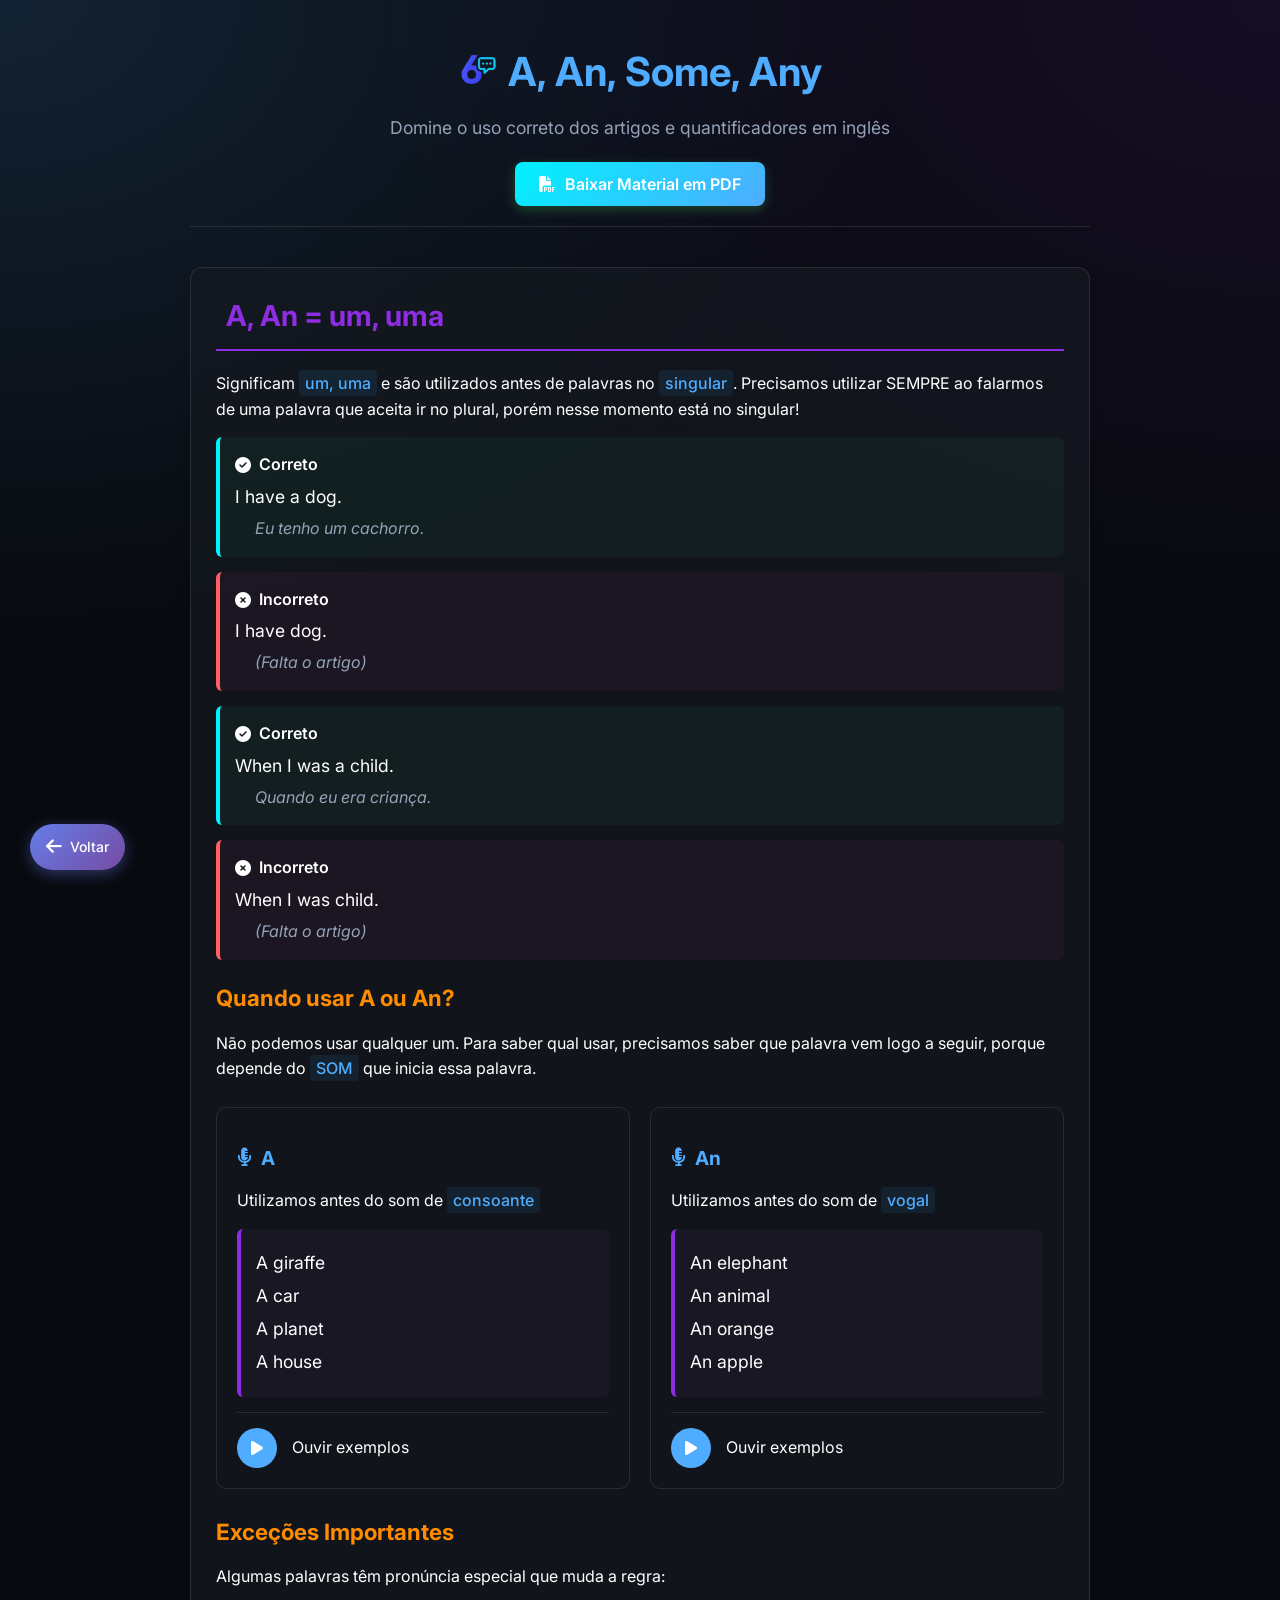
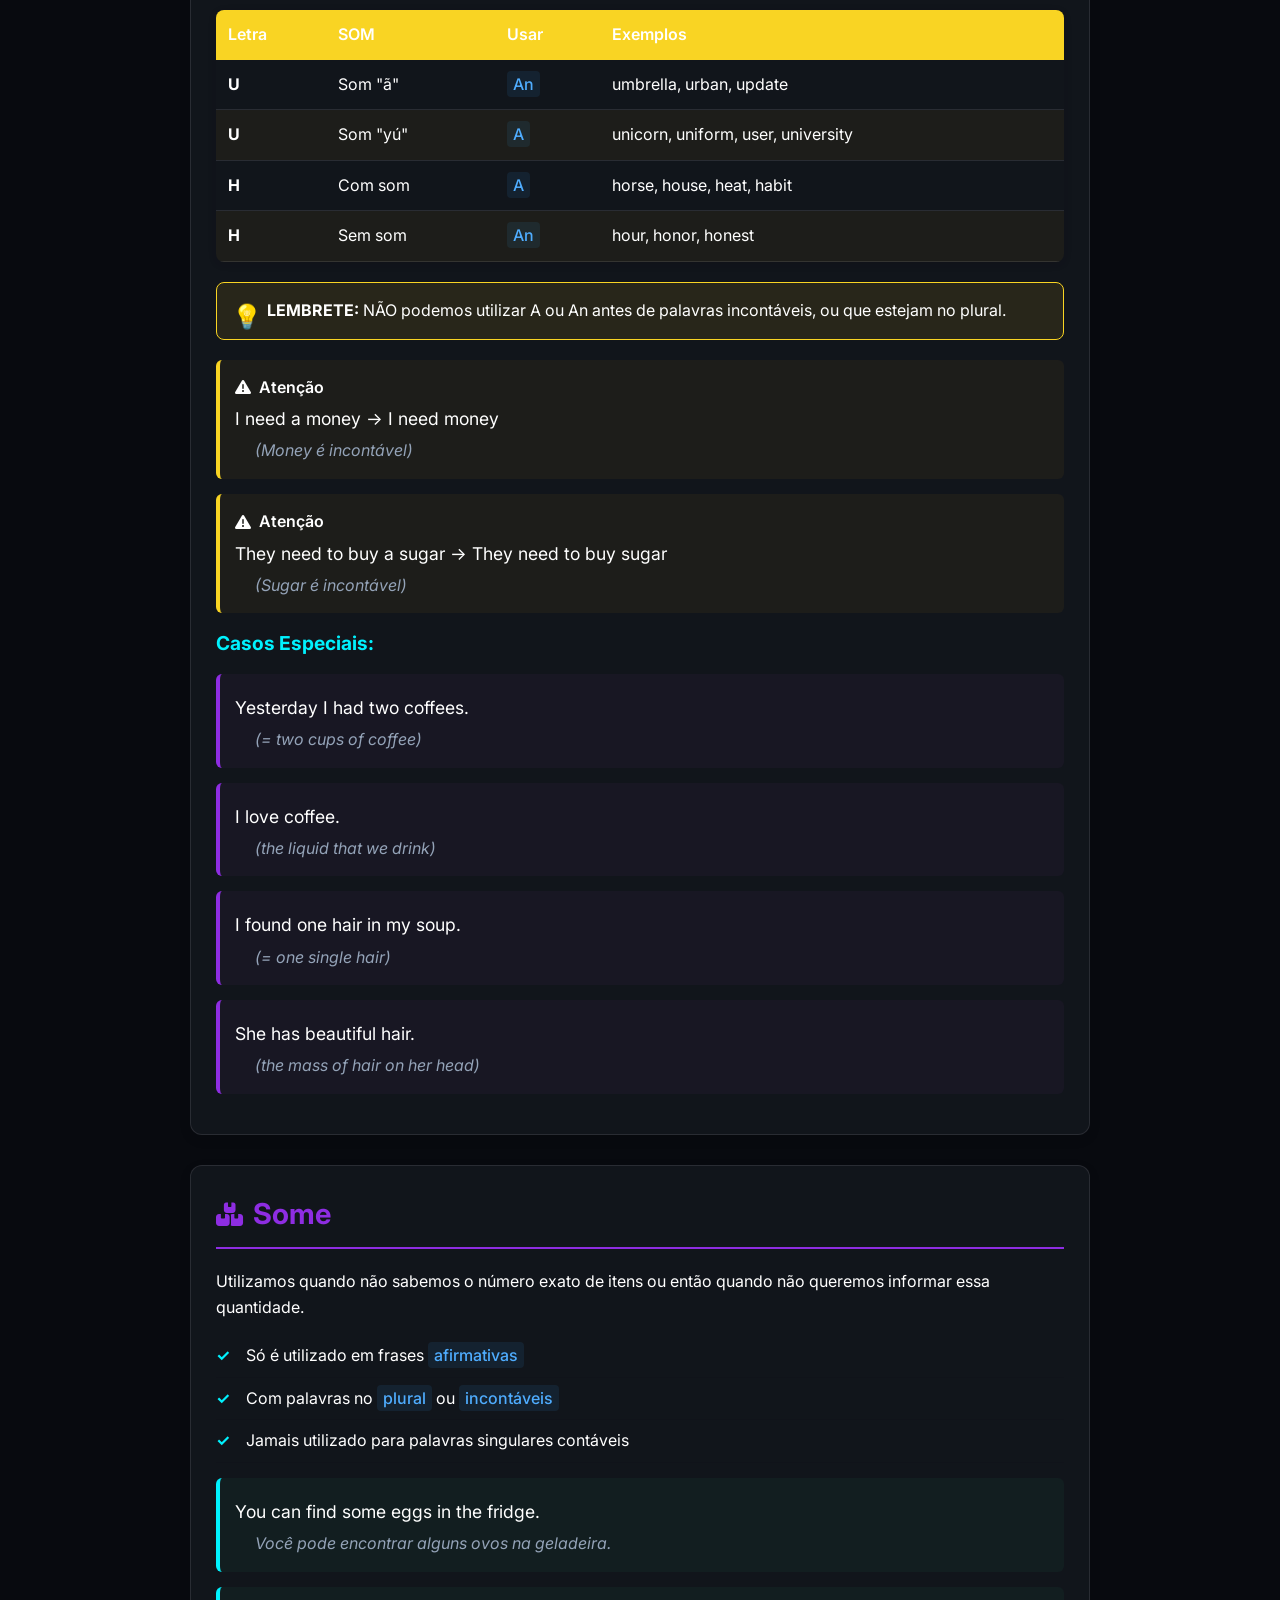
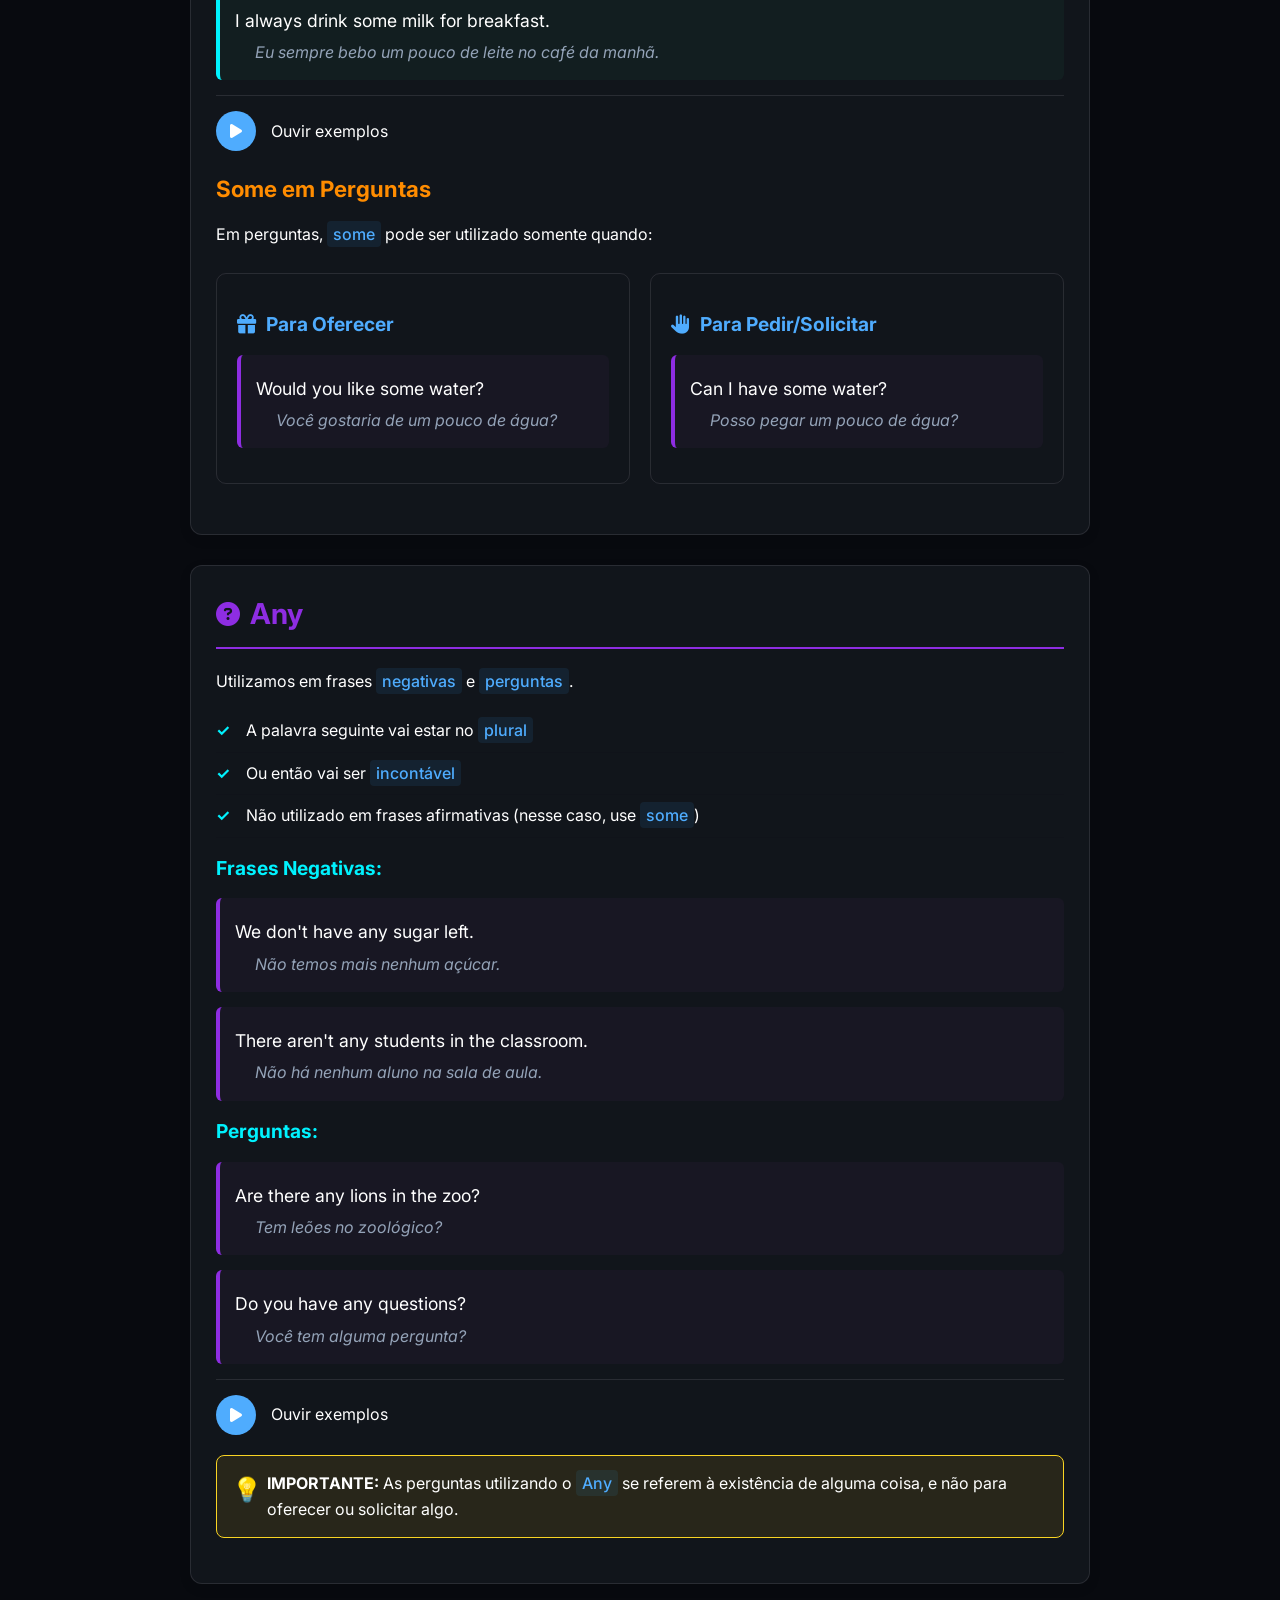
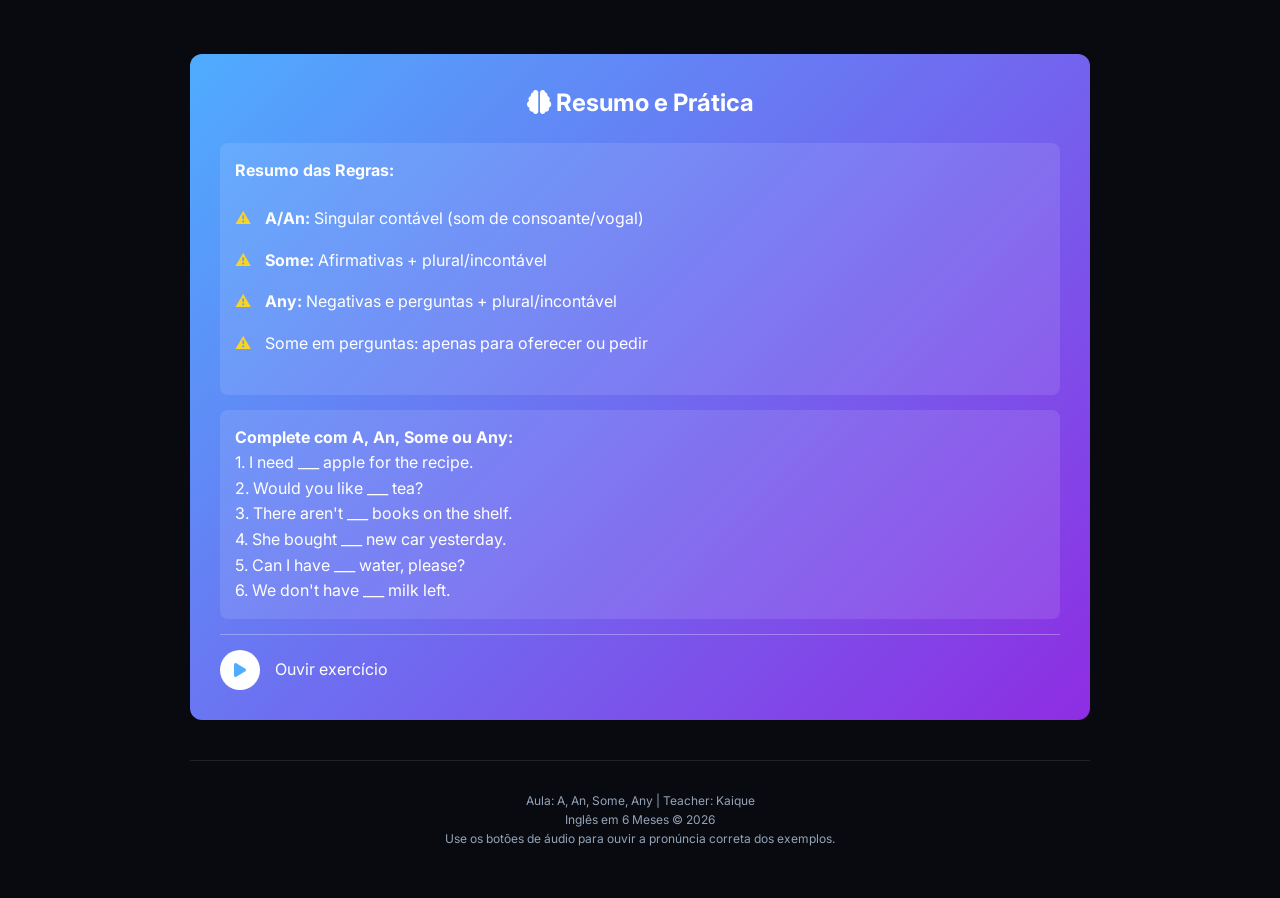
==== pages/articles.html @ 6fb63b4e "Adicionando conteúdo do projeto 6 meses e organizando estrutura" ====
<!DOCTYPE html>
<html lang="pt-BR">
<head>
    <meta charset="UTF-8">
    <meta name="viewport" content="width=device-width, initial-scale=1.0">
    <title>Aula: A, An, Some, Any</title>
    <link rel="stylesheet" href="https://cdnjs.cloudflare.com/ajax/libs/font-awesome/6.4.0/css/all.min.css">
    <link href="https://fonts.googleapis.com/css2?family=Inter:wght@300;400;500;600;700&display=swap" rel="stylesheet">
    <link rel="stylesheet" href="../css/geral.css">
    <link rel="shortcut icon" href="../icons/icon.ico" type="image/x-icon">

    <style>



        /* ===== ANIMAÇÕES ===== */
        @keyframes containerEntrance {
            to {
                opacity: 1;
                transform: translateY(0);
            }
        }

        /* ===== CONTAINER PRINCIPAL ===== */
        .container {
            width: 100%;
            max-width: 900px;
            margin: 0 auto;
            opacity: 0;
            transform: translateY(20px);
            animation: containerEntrance 0.8s ease-out forwards;
        }

        /* ===== HEADER ===== */
        .header {
            text-align: center;
            margin-bottom: 40px;
            padding: 20px 0;
            border-bottom: 1px solid var(--border-color);
        }

        .header h1 {
            font-size: 2.5rem;
            margin-bottom: 10px;
            color: var(--accent-color);
            font-weight: 700;
        }

        .header p {
            color: var(--text-secondary);
            font-size: 1.1rem;
        }

        /* ===== BOTÕES DO HEADER ===== */
        .header-buttons {
            display: flex;
            justify-content: center;
            gap: 15px;
            flex-wrap: wrap;
            margin-top: 20px;
        }

        .download-btn {
            color: white;
            border: none;
            border-radius: 8px;
            padding: 12px 24px;
            font-size: 1rem;
            font-weight: 600;
            cursor: pointer;
            display: flex;
            align-items: center;
            gap: 10px;
            transition: all 0.3s ease;
            background: linear-gradient(135deg, var(--accent-green), var(--accent-color));
            box-shadow: 0 4px 12px rgba(63, 185, 80, 0.3);
        }

        .download-btn:hover {
            transform: translateY(-3px);
            box-shadow: 0 6px 18px rgba(63, 185, 80, 0.4);
        }

        /* ===== CONTEÚDO DA AULA ===== */
        .lesson-content {
            display: flex;
            flex-direction: column;
            gap: 30px;
        }

        /* ===== CARTÕES DE CONTEÚDO ===== */
        .content-card {
            background-color: var(--card-bg);
            border-radius: 12px;
            padding: 25px;
            border: 1px solid var(--border-color);
            box-shadow: 0 4px 12px rgba(0, 0, 0, 0.1);
            transition: transform 0.3s ease;
        }

        .content-card:hover {
            transform: translateY(-3px);
        }

        .content-card h2 {
            color: var(--accent-purple);
            margin-bottom: 20px;
            font-size: 1.8rem;
            display: flex;
            align-items: center;
            gap: 10px;
            border-bottom: 2px solid var(--accent-purple);
            padding-bottom: 10px;
        }

        .content-card h2 i {
            font-size: 1.5rem;
        }

        .content-card h3 {
            color: var(--accent-orange);
            margin: 20px 0 15px;
            font-size: 1.4rem;
        }

        .content-card h4 {
            color: var(--accent-green);
            margin: 15px 0 10px;
            font-size: 1.2rem;
        }

        /* ===== EXEMPLOS E NOTAS ===== */
        .example-box {
            background-color: rgba(155, 89, 182, 0.05);
            border-left: 4px solid var(--accent-purple);
            border-radius: 6px;
            padding: 15px;
            margin: 15px 0;
        }

        .example-box.correct {
            border-left-color: var(--accent-green);
            background-color: rgba(46, 204, 113, 0.05);
        }

        .example-box.incorrect {
            border-left-color: var(--accent-pink);
            background-color: rgba(232, 67, 147, 0.05);
        }

        .example-box.warning {
            border-left-color: var(--accent-yellow);
            background-color: rgba(241, 196, 15, 0.05);
        }

        .example-title {
            font-weight: 600;
            margin-bottom: 5px;
            display: flex;
            align-items: center;
            gap: 8px;
        }

        .example-text {
            font-size: 1.1rem;
            margin: 5px 0;
        }

        .example-translation {
            color: var(--text-secondary);
            font-style: italic;
            margin-top: 5px;
            padding-left: 20px;
        }

        /* ===== LISTAS ===== */
        .usage-list {
            list-style-type: none;
            padding: 0;
            margin: 15px 0;
        }

        .usage-list li {
            padding: 8px 0;
            padding-left: 30px;
            position: relative;
            border-bottom: 1px solid rgba(0, 0, 0, 0.05);
        }

        .usage-list li:before {
            content: "✓";
            position: absolute;
            left: 0;
            color: var(--accent-green);
            font-weight: bold;
        }

        .warning-list {
            list-style-type: none;
            padding: 0;
            margin: 15px 0;
        }

        .warning-list li {
            padding: 8px 0;
            padding-left: 30px;
            position: relative;
        }

        .warning-list li:before {
            content: "⚠";
            position: absolute;
            left: 0;
            color: var(--accent-yellow);
            font-weight: bold;
        }

        /* ===== TABELA DE EXCEÇÕES ===== */
        .exceptions-table {
            width: 100%;
            border-collapse: collapse;
            margin: 20px 0;
            border-radius: 8px;
            overflow: hidden;
            box-shadow: 0 2px 8px rgba(0, 0, 0, 0.1);
        }

        .exceptions-table th {
            background-color: var(--accent-yellow);
            color: white;
            padding: 12px;
            text-align: left;
            font-weight: 600;
        }

        .exceptions-table td {
            padding: 12px;
            border-bottom: 1px solid var(--border-color);
        }

        .exceptions-table tr:nth-child(even) {
            background-color: rgba(241, 196, 15, 0.05);
        }

        .exceptions-table tr:hover {
            background-color: rgba(241, 196, 15, 0.1);
        }

        /* ===== REGRAS DE USO ===== */
        .rules-container {
            display: grid;
            grid-template-columns: repeat(auto-fit, minmax(300px, 1fr));
            gap: 20px;
            margin: 25px 0;
        }

        .rule-card {
            /* background: linear-gradient(135deg, #f8f9fa 0%, #e9ecef 100%); */
            border-radius: 10px;
            padding: 20px;
            border: 1px solid var(--border-color);
        }

        .rule-card h4 {
            color: var(--accent-color);
            margin-bottom: 15px;
            display: flex;
            align-items: center;
            gap: 10px;
        }

        /* ===== DESTAQUES ===== */
        .highlight {
            background-color: rgba(52, 152, 219, 0.1);
            border-radius: 4px;
            padding: 3px 6px;
            font-weight: 500;
            color: var(--accent-color);
        }

        .important-note {
            background-color: rgba(241, 196, 15, 0.1);
            border: 1px solid var(--accent-yellow);
            border-radius: 8px;
            padding: 15px;
            margin: 20px 0;
            position: relative;
            padding-left: 50px;
        }

        .important-note:before {
            content: "💡";
            position: absolute;
            left: 15px;
            top: 15px;
            font-size: 1.5rem;
        }

        /* ===== ÁUDIO CONTROLS ===== */
        .audio-controls {
            display: flex;
            align-items: center;
            gap: 15px;
            margin-top: 15px;
            padding-top: 15px;
            border-top: 1px solid var(--border-color);
        }

        .play-button {
            background-color: var(--accent-color);
            color: white;
            border: none;
            border-radius: 50%;
            width: 40px;
            height: 40px;
            display: flex;
            align-items: center;
            justify-content: center;
            cursor: pointer;
            transition: all 0.3s ease;
            font-size: 1rem;
        }

        .play-button:hover {
            background-color: var(--accent-purple);
            transform: scale(1.1);
        }

        .play-button.playing {
            background-color: var(--accent-pink);
        }

        /* ===== EXERCÍCIOS ===== */
        .exercises {
            background: linear-gradient(135deg, var(--accent-color), var(--accent-purple));
            border-radius: 12px;
            padding: 30px;
            margin-top: 40px;
            color: white;
        }

        .exercises h2 {
            color: white;
            margin-bottom: 20px;
            text-align: center;
        }

        .exercise-item {
            background-color: rgba(255, 255, 255, 0.1);
            border-radius: 8px;
            padding: 15px;
            margin-bottom: 15px;
        }

        /* ===== FOOTER ===== */
        .footer {
            text-align: center;
            font-size: 12px;
            color: var(--text-secondary);
            padding: 30px 20px;
            margin-top: 40px;
            border-top: 1px solid var(--border-color);
        }

        .social-links {
            display: flex;
            justify-content: center;
            gap: 20px;
            margin: 15px 0;
        }

        .social-link {
            color: var(--accent-color);
            text-decoration: none;
            font-weight: 500;
            transition: color 0.3s ease;
        }

        .social-link:hover {
            color: var(--accent-purple);
        }

        /* ===== BOTÃO VOLTAR ===== */
        .back-button {
            position: fixed;
            bottom: 30px;
            left: 30px;
            display: flex;
            align-items: center;
            gap: 8px;
            padding: 12px 16px;
            background: linear-gradient(135deg, #667eea 0%, #764ba2 100%);
            color: white;
            text-decoration: none;
            border-radius: 50px;
            box-shadow: 0 4px 15px rgba(102, 126, 234, 0.4);
            font-weight: 500;
            transition: all 0.3s ease;
            z-index: 100;
        }

        .back-button:hover {
            transform: translateY(-3px);
            box-shadow: 0 6px 20px rgba(102, 126, 234, 0.6);
        }

        /* ===== RESPONSIVIDADE ===== */
        @media (max-width: 768px) {
            .container {
                padding: 0 10px;
            }

            .header h1 {
                font-size: 2rem;
            }

            .content-card {
                padding: 20px;
            }

            .rules-container {
                grid-template-columns: 1fr;
            }

            .exceptions-table {
                font-size: 0.9rem;
            }

            .exceptions-table th,
            .exceptions-table td {
                padding: 8px;
            }

            .back-button {
                bottom: 20px;
                left: 20px;
                padding: 10px 14px;
                font-size: 0.9rem;
            }
        }

        @media (max-width: 480px) {
            body {
                padding: 15px 10px;
            }

            .header h1 {
                font-size: 1.8rem;
            }

            .content-card h2 {
                font-size: 1.5rem;
            }

            .header-buttons {
                flex-direction: column;
                align-items: center;
            }

            .download-btn {
                width: 100%;
                max-width: 300px;
                justify-content: center;
            }
        }
    </style>
</head>
<body>
    <div class="container">
        <header class="header">
            <h1><img src="../icons/icon.ico" width="40" alt=""> A, An, Some, Any</h1>
            <p>Domine o uso correto dos artigos e quantificadores em inglês</p>

            <div class="header-buttons">
                <button class="download-btn" id="downloadPDF">
                    <i class="fas fa-file-pdf"></i> Baixar Material em PDF
                </button>
            </div>
        </header>

        <main class="lesson-content">
            <!-- Seção: A, An -->
            <section class="content-card">
                <h2><i class="fas fa-article"></i> A, An = um, uma</h2>
                
                <p>Significam <span class="highlight">um, uma</span> e são utilizados antes de palavras no <span class="highlight">singular</span>. Precisamos utilizar SEMPRE ao falarmos de uma palavra que aceita ir no plural, porém nesse momento está no singular!</p>

                <div class="example-box correct">
                    <div class="example-title"><i class="fas fa-check-circle"></i> Correto</div>
                    <div class="example-text">I have a dog.</div>
                    <div class="example-translation">Eu tenho um cachorro.</div>
                </div>

                <div class="example-box incorrect">
                    <div class="example-title"><i class="fas fa-times-circle"></i> Incorreto</div>
                    <div class="example-text">I have dog.</div>
                    <div class="example-translation">(Falta o artigo)</div>
                </div>

                <div class="example-box correct">
                    <div class="example-title"><i class="fas fa-check-circle"></i> Correto</div>
                    <div class="example-text">When I was a child.</div>
                    <div class="example-translation">Quando eu era criança.</div>
                </div>

                <div class="example-box incorrect">
                    <div class="example-title"><i class="fas fa-times-circle"></i> Incorreto</div>
                    <div class="example-text">When I was child.</div>
                    <div class="example-translation">(Falta o artigo)</div>
                </div>

                <h3>Quando usar A ou An?</h3>
                <p>Não podemos usar qualquer um. Para saber qual usar, precisamos saber que palavra vem logo a seguir, porque depende do <span class="highlight">SOM</span> que inicia essa palavra.</p>

                <div class="rules-container">
                    <div class="rule-card">
                        <h4><i class="fas fa-microphone-alt"></i> A</h4>
                        <p>Utilizamos antes do som de <span class="highlight">consoante</span></p>
                        <div class="example-box">
                            <div class="example-text">A giraffe</div>
                            <div class="example-text">A car</div>
                            <div class="example-text">A planet</div>
                            <div class="example-text">A house</div>
                        </div>
                        <div class="audio-controls">
                            <button class="play-button" data-text="A giraffe, a car, a planet, a house">
                                <i class="fas fa-play"></i>
                            </button>
                            <span>Ouvir exemplos</span>
                        </div>
                    </div>

                    <div class="rule-card">
                        <h4><i class="fas fa-microphone-alt"></i> An</h4>
                        <p>Utilizamos antes do som de <span class="highlight">vogal</span></p>
                        <div class="example-box">
                            <div class="example-text">An elephant</div>
                            <div class="example-text">An animal</div>
                            <div class="example-text">An orange</div>
                            <div class="example-text">An apple</div>
                        </div>
                        <div class="audio-controls">
                            <button class="play-button" data-text="An elephant, an animal, an orange, an apple">
                                <i class="fas fa-play"></i>
                            </button>
                            <span>Ouvir exemplos</span>
                        </div>
                    </div>
                </div>

                <h3>Exceções Importantes</h3>
                <p>Algumas palavras têm pronúncia especial que muda a regra:</p>

                <table class="exceptions-table">
                    <thead>
                        <tr>
                            <th>Letra</th>
                            <th>SOM</th>
                            <th>Usar</th>
                            <th>Exemplos</th>
                        </tr>
                    </thead>
                    <tbody>
                        <tr>
                            <td><strong>U</strong></td>
                            <td>Som "ã"</td>
                            <td><span class="highlight">An</span></td>
                            <td>umbrella, urban, update</td>
                        </tr>
                        <tr>
                            <td><strong>U</strong></td>
                            <td>Som "yú"</td>
                            <td><span class="highlight">A</span></td>
                            <td>unicorn, uniform, user, university</td>
                        </tr>
                        <tr>
                            <td><strong>H</strong></td>
                            <td>Com som</td>
                            <td><span class="highlight">A</span></td>
                            <td>horse, house, heat, habit</td>
                        </tr>
                        <tr>
                            <td><strong>H</strong></td>
                            <td>Sem som</td>
                            <td><span class="highlight">An</span></td>
                            <td>hour, honor, honest</td>
                        </tr>
                    </tbody>
                </table>

                <div class="important-note">
                    <strong>LEMBRETE:</strong> NÃO podemos utilizar A ou An antes de palavras incontáveis, ou que estejam no plural.
                </div>

                <div class="example-box warning">
                    <div class="example-title"><i class="fas fa-exclamation-triangle"></i> Atenção</div>
                    <div class="example-text">I need a money → I need money</div>
                    <div class="example-translation">(Money é incontável)</div>
                </div>

                <div class="example-box warning">
                    <div class="example-title"><i class="fas fa-exclamation-triangle"></i> Atenção</div>
                    <div class="example-text">They need to buy a sugar → They need to buy sugar</div>
                    <div class="example-translation">(Sugar é incontável)</div>
                </div>

                <h4>Casos Especiais:</h4>
                <div class="example-box">
                    <div class="example-text">Yesterday I had two coffees.</div>
                    <div class="example-translation">(= two cups of coffee)</div>
                </div>

                <div class="example-box">
                    <div class="example-text">I love coffee.</div>
                    <div class="example-translation">(the liquid that we drink)</div>
                </div>

                <div class="example-box">
                    <div class="example-text">I found one hair in my soup.</div>
                    <div class="example-translation">(= one single hair)</div>
                </div>

                <div class="example-box">
                    <div class="example-text">She has beautiful hair.</div>
                    <div class="example-translation">(the mass of hair on her head)</div>
                </div>
            </section>

            <!-- Seção: Some -->
            <section class="content-card">
                <h2><i class="fas fa-boxes"></i> Some</h2>
                
                <p>Utilizamos quando não sabemos o número exato de itens ou então quando não queremos informar essa quantidade.</p>

                <ul class="usage-list">
                    <li>Só é utilizado em frases <span class="highlight">afirmativas</span></li>
                    <li>Com palavras no <span class="highlight">plural</span> ou <span class="highlight">incontáveis</span></li>
                    <li>Jamais utilizado para palavras singulares contáveis</li>
                </ul>

                <div class="example-box correct">
                    <div class="example-text">You can find some eggs in the fridge.</div>
                    <div class="example-translation">Você pode encontrar alguns ovos na geladeira.</div>
                </div>

                <div class="example-box correct">
                    <div class="example-text">I always drink some milk for breakfast.</div>
                    <div class="example-translation">Eu sempre bebo um pouco de leite no café da manhã.</div>
                </div>

                <div class="audio-controls">
                    <button class="play-button" data-text="You can find some eggs in the fridge. I always drink some milk for breakfast.">
                        <i class="fas fa-play"></i>
                    </button>
                    <span>Ouvir exemplos</span>
                </div>

                <h3>Some em Perguntas</h3>
                <p>Em perguntas, <span class="highlight">some</span> pode ser utilizado somente quando:</p>

                <div class="rules-container">
                    <div class="rule-card">
                        <h4><i class="fas fa-gift"></i> Para Oferecer</h4>
                        <div class="example-box">
                            <div class="example-text">Would you like some water?</div>
                            <div class="example-translation">Você gostaria de um pouco de água?</div>
                        </div>
                    </div>

                    <div class="rule-card">
                        <h4><i class="fas fa-hand-paper"></i> Para Pedir/Solicitar</h4>
                        <div class="example-box">
                            <div class="example-text">Can I have some water?</div>
                            <div class="example-translation">Posso pegar um pouco de água?</div>
                        </div>
                    </div>
                </div>
            </section>

            <!-- Seção: Any -->
            <section class="content-card">
                <h2><i class="fas fa-question-circle"></i> Any</h2>
                
                <p>Utilizamos em frases <span class="highlight">negativas</span> e <span class="highlight">perguntas</span>.</p>

                <ul class="usage-list">
                    <li>A palavra seguinte vai estar no <span class="highlight">plural</span></li>
                    <li>Ou então vai ser <span class="highlight">incontável</span></li>
                    <li>Não utilizado em frases afirmativas (nesse caso, use <span class="highlight">some</span>)</li>
                </ul>

                <h4>Frases Negativas:</h4>
                <div class="example-box">
                    <div class="example-text">We don't have any sugar left.</div>
                    <div class="example-translation">Não temos mais nenhum açúcar.</div>
                </div>

                <div class="example-box">
                    <div class="example-text">There aren't any students in the classroom.</div>
                    <div class="example-translation">Não há nenhum aluno na sala de aula.</div>
                </div>

                <h4>Perguntas:</h4>
                <div class="example-box">
                    <div class="example-text">Are there any lions in the zoo?</div>
                    <div class="example-translation">Tem leões no zoológico?</div>
                </div>

                <div class="example-box">
                    <div class="example-text">Do you have any questions?</div>
                    <div class="example-translation">Você tem alguma pergunta?</div>
                </div>

                <div class="audio-controls">
                    <button class="play-button" data-text="We don't have any sugar left. Are there any lions in the zoo? Do you have any questions?">
                        <i class="fas fa-play"></i>
                    </button>
                    <span>Ouvir exemplos</span>
                </div>

                <div class="important-note">
                    <strong>IMPORTANTE:</strong> As perguntas utilizando o <span class="highlight">Any</span> se referem à existência de alguma coisa, e não para oferecer ou solicitar algo.
                </div>
            </section>

            <!-- Seção: Resumo e Exercícios -->
            <section class="exercises">
                <h2><i class="fas fa-brain"></i> Resumo e Prática</h2>

                <div class="exercise-item">
                    <h4>Resumo das Regras:</h4>
                    <ul class="warning-list">
                        <li><strong>A/An:</strong> Singular contável (som de consoante/vogal)</li>
                        <li><strong>Some:</strong> Afirmativas + plural/incontável</li>
                        <li><strong>Any:</strong> Negativas e perguntas + plural/incontável</li>
                        <li>Some em perguntas: apenas para oferecer ou pedir</li>
                    </ul>
                </div>

                <div class="exercise-item">
                    <h4>Complete com A, An, Some ou Any:</h4>
                    <p>1. I need ___ apple for the recipe.</p>
                    <p>2. Would you like ___ tea?</p>
                    <p>3. There aren't ___ books on the shelf.</p>
                    <p>4. She bought ___ new car yesterday.</p>
                    <p>5. Can I have ___ water, please?</p>
                    <p>6. We don't have ___ milk left.</p>
                </div>

                <div class="audio-controls" style="border-color: rgba(255,255,255,0.3);">
                    <button class="play-button" data-text="Complete the sentences with A, An, Some or Any. I need an apple for the recipe. Would you like some tea? There aren't any books on the shelf. She bought a new car yesterday. Can I have some water, please? We don't have any milk left." style="background-color: white; color: var(--accent-color);">
                        <i class="fas fa-play"></i>
                    </button>
                    <span style="color: white;">Ouvir exercício</span>
                </div>
            </section>
        </main>

        <footer class="footer">
            <p>Aula: A, An, Some, Any | Teacher: Kaique</p>
            <p>Inglês em 6 Meses &copy; 2026</p>
            
            <!-- <div class="social-links">
                <a href="" class="social-link"><i class="fab fa-youtube"></i> YouTube</a>
                <a href="#" class="social-link"><i class="fab fa-instagram"></i> Instagram</a>
                <a href="#" class="social-link"><i class="fab fa-tiktok"></i> TikTok</a>
                <a href="#" class="social-link"><i class="fab fa-telegram"></i> Telegram</a>
            </div> -->
            
            <p>Use os botões de áudio para ouvir a pronúncia correta dos exemplos.</p>
        </footer>
    </div>

    <a href="#" class="back-button">
        <i class="fas fa-arrow-left"></i>
        <span>Voltar</span>
    </a>

    <script>
        // Sistema de áudio usando Web Speech API
        document.addEventListener('DOMContentLoaded', function() {
            // Verificar suporte para Web Speech API
            if (!('speechSynthesis' in window)) {
                alert('Seu navegador não suporta a funcionalidade de áudio. Tente usar Chrome, Edge ou Safari.');
                return;
            }

            // Variáveis do sistema de áudio
            let speechRate = 1;
            let currentUtterance = null;

            // Elementos da página
            const playButtons = document.querySelectorAll('.play-button');
            const downloadPDFBtn = document.getElementById('downloadPDF');
            const backButton = document.querySelector('.back-button');

            // Configurar botões de play
            playButtons.forEach(button => {
                button.addEventListener('click', function() {
                    const text = this.getAttribute('data-text');
                    
                    // Parar fala atual se estiver falando
                    if (currentUtterance) {
                        window.speechSynthesis.cancel();
                        
                        // Remover classe playing de todos os botões
                        playButtons.forEach(btn => {
                            btn.classList.remove('playing');
                            btn.innerHTML = '<i class="fas fa-play"></i>';
                        });
                    }
                    
                    // Se clicou no mesmo botão que estava falando, apenas para
                    if (this.classList.contains('playing')) {
                        this.classList.remove('playing');
                        this.innerHTML = '<i class="fas fa-play"></i>';
                        return;
                    }
                    
                    // Remover classe playing de todos os botões
                    playButtons.forEach(btn => {
                        btn.classList.remove('playing');
                        btn.innerHTML = '<i class="fas fa-play"></i>';
                    });
                    
                    // Adicionar classe playing ao botão atual
                    this.classList.add('playing');
                    this.innerHTML = '<i class="fas fa-stop"></i>';
                    
                    // Criar e configurar utterance
                    currentUtterance = new SpeechSynthesisUtterance(text);
                    currentUtterance.lang = 'en-US';
                    currentUtterance.rate = speechRate;
                    currentUtterance.pitch = 1;
                    currentUtterance.volume = 1;
                    
                    // Evento quando a fala terminar
                    currentUtterance.onend = function() {
                        playButtons.forEach(btn => {
                            btn.classList.remove('playing');
                            btn.innerHTML = '<i class="fas fa-play"></i>';
                        });
                        currentUtterance = null;
                    };
                    
                    // Evento em caso de erro
                    currentUtterance.onerror = function() {
                        playButtons.forEach(btn => {
                            btn.classList.remove('playing');
                            btn.innerHTML = '<i class="fas fa-play"></i>';
                        });
                        currentUtterance = null;
                        alert('Erro ao reproduzir áudio. Verifique se há algum bloqueio no seu navegador.');
                    };
                    
                    // Iniciar fala
                    window.speechSynthesis.speak(currentUtterance);
                });
            });
            
            // Botão de download em PDF
            downloadPDFBtn.addEventListener('click', function() {
                generatePDF();
            });
            
            // Função para gerar PDF
            async function generatePDF() {
                try {
                    // Mostrar mensagem de carregamento
                    downloadPDFBtn.innerHTML = '<i class="fas fa-spinner fa-spin"></i> Gerando PDF...';
                    downloadPDFBtn.disabled = true;
                    
                    // Carregar a biblioteca jsPDF dinamicamente
                    const script = document.createElement('script');
                    script.src = 'https://cdnjs.cloudflare.com/ajax/libs/jspdf/2.5.1/jspdf.umd.min.js';
                    
                    script.onload = function() {
                        // Criar novo documento PDF
                        const { jsPDF } = window.jspdf;
                        const pdf = new jsPDF();
                        
                        // Configurações do PDF
                        const pageWidth = pdf.internal.pageSize.getWidth();
                        const margin = 15;
                        const lineHeight = 7;
                        let yPos = margin;
                        
                        // Função para adicionar texto com quebra de linha
                        function addText(text, fontSize = 12, isBold = false) {
                            pdf.setFontSize(fontSize);
                            pdf.setFont('helvetica', isBold ? 'bold' : 'normal');
                            
                            const lines = pdf.splitTextToSize(text, pageWidth - 2 * margin);
                            lines.forEach(line => {
                                if (yPos > pdf.internal.pageSize.getHeight() - margin) {
                                    pdf.addPage();
                                    yPos = margin;
                                }
                                pdf.text(line, margin, yPos);
                                yPos += lineHeight;
                            });
                            yPos += 2;
                        }
                        
                        // Título
                        addText('Aula: A, An, Some, Any', 18, true);
                        addText('Teacher: Kaique - Inglês em 6 Meses', 14);
                        addText(`Gerado em: ${new Date().toLocaleDateString('pt-BR')}`, 10);
                        yPos += 10;
                        
                        // Conteúdo: A, An
                        addText('A, An = um, uma', 16, true);
                        addText('Significam um, uma e são utilizados antes de palavras no singular.');
                        addText('Exemplos corretos:');
                        addText('• I have a dog.');
                        addText('• When I was a child.');
                        addText('');
                        addText('Exemplos incorretos:');
                        addText('• I have dog. (Falta o artigo)');
                        addText('• When I was child. (Falta o artigo)');
                        yPos += 5;
                        
                        addText('Quando usar A ou An?', 14, true);
                        addText('A: antes do som de consoante');
                        addText('• A giraffe, A car, A planet, A house');
                        addText('');
                        addText('An: antes do som de vogal');
                        addText('• An elephant, An animal, An orange');
                        yPos += 5;
                        
                        addText('Exceções importantes:', 14, true);
                        addText('U com som "ã": an umbrella, an urban area, an update');
                        addText('U com som "yú": a unicorn, a uniform, a user, a university');
                        addText('H com som: a horse, a house, a heat, a habit');
                        addText('H sem som: an hour, an honor, an honest person');
                        yPos += 10;
                        
                        // Conteúdo: Some
                        addText('Some', 16, true);
                        addText('Utilizado em frases afirmativas com palavras no plural ou incontáveis.');
                        addText('Exemplos:');
                        addText('• You can find some eggs in the fridge.');
                        addText('• I always drink some milk for breakfast.');
                        addText('');
                        addText('Some em perguntas: apenas para oferecer ou pedir');
                        addText('• Would you like some water? (oferecer)');
                        addText('• Can I have some water? (pedir)');
                        yPos += 10;
                        
                        // Conteúdo: Any
                        addText('Any', 16, true);
                        addText('Utilizado em frases negativas e perguntas.');
                        addText('Exemplos negativos:');
                        addText('• We don\'t have any sugar left.');
                        addText('• There aren\'t any students in the classroom.');
                        addText('');
                        addText('Exemplos de perguntas:');
                        addText('• Are there any lions in the zoo?');
                        addText('• Do you have any questions?');
                        yPos += 10;
                        
                        // Exercícios
                        addText('Exercícios práticos:', 16, true);
                        addText('Complete com A, An, Some ou Any:');
                        addText('1. I need ___ apple for the recipe.');
                        addText('2. Would you like ___ tea?');
                        addText('3. There aren\'t ___ books on the shelf.');
                        addText('4. She bought ___ new car yesterday.');
                        addText('5. Can I have ___ water, please?');
                        addText('6. We don\'t have ___ milk left.');
                        yPos += 5;
                        addText('Respostas: 1. an, 2. some, 3. any, 4. a, 5. some, 6. any', 10);
                        
                        // Rodapé
                        yPos = pdf.internal.pageSize.getHeight() - margin;
                        pdf.setFontSize(10);
                        pdf.text(
                            `Inglês em 6 Meses © 2026 - Página ${pdf.internal.getNumberOfPages()}`,
                            pageWidth / 2,
                            yPos,
                            { align: 'center' }
                        );
                        
                        // Salvar PDF
                        pdf.save('Aula-A-An-Some-Any.pdf');
                        
                        // Restaurar botão
                        downloadPDFBtn.innerHTML = '<i class="fas fa-file-pdf"></i> Baixar Material em PDF';
                        downloadPDFBtn.disabled = false;
                    };
                    
                    script.onerror = function() {
                        alert('Erro ao carregar a biblioteca de PDF. Verifique sua conexão com a internet.');
                        downloadPDFBtn.innerHTML = '<i class="fas fa-file-pdf"></i> Baixar Material em PDF';
                        downloadPDFBtn.disabled = false;
                    };
                    
                    document.head.appendChild(script);
                } catch (error) {
                    console.error('Erro ao gerar PDF:', error);
                    alert('Ocorreu um erro ao gerar o PDF. Tente novamente.');
                    downloadPDFBtn.innerHTML = '<i class="fas fa-file-pdf"></i> Baixar Material em PDF';
                    downloadPDFBtn.disabled = false;
                }
            }
            
            // Botão de voltar
            backButton.addEventListener('click', function(e) {
                e.preventDefault();
                if (window.speechSynthesis.speaking) {
                    window.speechSynthesis.cancel();
                }
                window.history.back();
            });
            
            // Parar toda a fala quando a página for fechada ou atualizada
            window.addEventListener('beforeunload', function() {
                if (window.speechSynthesis.speaking) {
                    window.speechSynthesis.cancel();
                }
            });
            
            // Inicializar
            console.log('Página de aula carregada com sucesso!');
        });
    </script>
</body>
</html>
---- css/geral.css ----
* {
  scrollbar-color: var(--accent-color) var(--primary-bg);
  scrollbar-width: thin;
  margin: 0;
  padding: 0;
  box-sizing: border-box;
  font-family: "Inter", "Segoe UI", system-ui, -apple-system, sans-serif;
}

:root {
  /* Modern Dark Palette */
  --primary-bg: #080a0f;
  --card-bg: rgba(22, 27, 34, 0.7);
  --card-hover: rgba(30, 35, 45, 0.85);
  --accent-color: #4facfe;
  --accent-purple: #8e2de2;
  --accent-green: #00f2fe;
  --accent-orange: #ff8c00;
  --accent-yellow: #f9d423;
  --accent-pink: #ff5e62;
  
  --text-primary: #ffffff;
  --text-secondary: #94a3b8;
  --border-color: rgba(255, 255, 255, 0.1);
  --button-bg: #1e293b;
  --button-hover: #334155;
  --progress-bg: rgba(255, 255, 255, 0.05);
  --divider-color: rgba(255, 255, 255, 0.05);
  
  /* Glassmorphism & Effects */
  --glass-bg: rgba(15, 23, 42, 0.65);
  --glass-border: rgba(255, 255, 255, 0.08);
  --glass-blur: blur(12px);
  --shadow-sm: 0 2px 4px rgba(0, 0, 0, 0.1);
  --shadow-md: 0 4px 12px rgba(0, 0, 0, 0.2);
  --shadow-lg: 0 10px 25px -5px rgba(0, 0, 0, 0.3), 0 8px 10px -6px rgba(0, 0, 0, 0.3);
  --transition: all 0.3s cubic-bezier(0.4, 0, 0.2, 1);
}

body {
  background-color: var(--primary-bg);
  background-image: 
    radial-gradient(at 0% 0%, rgba(79, 172, 254, 0.15) 0, transparent 50%),
    radial-gradient(at 100% 0%, rgba(142, 45, 226, 0.1) 0, transparent 50%);
  background-attachment: fixed;
  color: var(--text-primary);
  min-height: 100vh;
  font-weight: 400;
  padding: 20px;
  line-height: 1.6;
}

.container {
  width: 100%;
  max-width: 550px; /* Aumentado levemente para melhor aproveitamento */
  margin: 0 auto;
  opacity: 0;
  transform: translateY(20px);
  animation: containerEntrance 0.8s cubic-bezier(0.16, 1, 0.3, 1) forwards;
}

.app-icon {
  width: 40px;
  height: 40px;
  display: flex;
  align-items: center;
  justify-content: center;
  padding: 0;
  margin: 0;
}
.app-info {
  display: flex;
  align-items: center;
}

/* Animações principais */
@keyframes containerEntrance {
  from {
    opacity: 0;
    transform: translateY(20px);
  }
  to {
    opacity: 1;
    transform: translateY(0);
  }
}

@keyframes float {
  0%,
  100% {
    transform: translateY(0);
  }
  50% {
    transform: translateY(-5px);
  }
}

@keyframes pulse {
  0%,
  100% {
    transform: scale(1);
    opacity: 1;
  }
  50% {
    transform: scale(1.05);
    opacity: 0.8;
  }
}

@keyframes shake {
  0%,
  100% {
    transform: translateX(0);
  }
  10%,
  30%,
  50%,
  70%,
  90% {
    transform: translateX(-2px);
  }
  20%,
  40%,
  60%,
  80% {
    transform: translateX(2px);
  }
}

@keyframes glow {
  0%,
  100% {
    box-shadow: 0 0 5px var(--accent-color);
  }
  50% {
    box-shadow: 0 0 15px var(--accent-color);
  }
}

@keyframes slideInRight {
  from {
    opacity: 0;
    transform: translateX(30px);
  }
  to {
    opacity: 1;
    transform: translateX(0);
  }
}

@keyframes slideInLeft {
  from {
    opacity: 0;
    transform: translateX(-30px);
  }
  to {
    opacity: 1;
    transform: translateX(0);
  }
}

@keyframes fadeIn {
  from {
    opacity: 0;
  }
  to {
    opacity: 1;
  }
}

@keyframes ripple {
  0% {
    transform: scale(0);
    opacity: 1;
  }
  100% {
    transform: scale(4);
    opacity: 0;
  }
}

@keyframes progressFill {
  from {
    width: 0%;
  }
  to {
    width: var(--progress-width);
  }
}

@keyframes checkPop {
  0% {
    transform: scale(0);
    opacity: 0;
  }
  70% {
    transform: scale(1.2);
    opacity: 1;
  }
  100% {
    transform: scale(1);
    opacity: 1;
  }
}

@keyframes miniCheckWave {
  0% {
    transform: translateY(0);
    opacity: 0.2;
  }
  50% {
    transform: translateY(-2px);
    opacity: 1;
  }
  100% {
    transform: translateY(0);
    opacity: 0.2;
  }
}

.whatsapp-float {
  position: fixed;
  bottom: 20px;
  right: 20px;
  width: 50px;
  height: 50px;
  background-color: #25d366;
  border-radius: 50%;
  display: flex;
  align-items: center;
  justify-content: center;
  font-size: 28px;
  color: white;
  text-decoration: none;
  transition: all 0.3s;
  z-index: 999;
}

.whatsapp-float:hover {
  transform: scale(1.1);
  box-shadow: 0 0 20px rgba(37, 211, 102, 0.4);
}

.footer {
  text-align: center;
  font-size: 12px;
  color: var(--text-secondary);
  padding: 20px;
  border-top: 1px solid var(--border-color);
}

@media (max-width: 600px) {
  .projects-grid {
    grid-template-columns: 1fr;
  }

  .social-links {
    grid-template-columns: repeat(2, 1fr);
  }

  .fluency-bars {
    grid-template-columns: 1fr;
  }
}
/* ========== ESTILOS PWA ========== */
/* Container de instalação */
.install-container {
  position: fixed;
  bottom: 20px;
  right: 20px;
  z-index: 1000;
  display: none;
  animation: slideInUp 0.3s ease;
}

.install-card {
  background: linear-gradient(
    135deg,
    var(--accent-color),
    var(--accent-purple)
  );
  border-radius: 16px;
  padding: 20px;
  color: white;
  box-shadow: 0 10px 30px rgba(0, 0, 0, 0.3);
  max-width: 300px;
  border: 1px solid rgba(255, 255, 255, 0.1);
}

.install-icon {
  font-size: 30px;
  margin-bottom: 15px;
  text-align: center;
}

.install-content h3 {
  margin: 0 0 10px 0;
  font-size: 18px;
  font-weight: 700;
}

.install-content p {
  margin: 0 0 20px 0;
  font-size: 14px;
  opacity: 0.9;
  line-height: 1.4;
}

.install-buttons {
  display: flex;
  gap: 10px;
}

.install-btn {
  flex: 1;
  background: white;
  color: var(--accent-color);
  border: none;
  border-radius: 50px;
  padding: 12px 20px;
  font-weight: 600;
  cursor: pointer;
  display: flex;
  align-items: center;
  justify-content: center;
  gap: 8px;
  transition: all 0.3s ease;
}

.install-btn:hover {
  transform: translateY(-2px);
  box-shadow: 0 5px 15px rgba(255, 255, 255, 0.2);
}

.install-cancel {
  background: transparent;
  color: white;
  border: 1px solid rgba(255, 255, 255, 0.3);
  border-radius: 50px;
  padding: 12px 20px;
  cursor: pointer;
  transition: all 0.3s ease;
}

.install-cancel:hover {
  background: rgba(255, 255, 255, 0.1);
}

@keyframes slideInUp {
  from {
    transform: translateY(100px);
    opacity: 0;
  }
  to {
    transform: translateY(0);
    opacity: 1;
  }
}

/* Estilos para app instalado */
@media (display-mode: standalone) {
  body {
    padding-top: env(safe-area-inset-top);
    padding-bottom: env(safe-area-inset-bottom);
  }

  .header {
    padding-top: 15px;
  }

  /* Esconder barra de endereço em PWA */
  .back-button {
    bottom: 80px; /* Mais alto para evitar notch no iPhone */
  }
}

/* Safe area para iPhone X e superiores */
@supports (padding: max(0px)) {
  body {
    padding-left: max(20px, env(safe-area-inset-left));
    padding-right: max(20px, env(safe-area-inset-right));
  }
}

/* Splash screen personalizada */
@media (display-mode: standalone) {
  body::before {
    content: "";
    position: fixed;
    top: 0;
    left: 0;
    width: 100%;
    height: 100%;
    background: linear-gradient(135deg, #0d1117 0%, #161b22 100%);
    z-index: 9999;
    display: flex;
    flex-direction: column;
    align-items: center;
    justify-content: center;
    animation: fadeOut 1s ease 1s forwards;
  }

  body::after {
    content: "Inglês em 6 Meses";
    position: fixed;
    top: 50%;
    left: 50%;
    transform: translate(-50%, -50%);
    color: var(--accent-color);
    font-size: 24px;
    font-weight: 800;
    z-index: 10000;
    animation: fadeOut 0.5s ease 1.5s forwards;
  }
}

@keyframes fadeOut {
  to {
    opacity: 0;
    visibility: hidden;
  }
}

/* Botão flutuante de ação */
.app-fab {
  position: fixed;
  bottom: 90px;
  right: 20px;
  width: 56px;
  height: 56px;
  background: linear-gradient(
    135deg,
    var(--accent-color),
    var(--accent-purple)
  );
  border-radius: 50%;
  display: flex;
  align-items: center;
  justify-content: center;
  color: white;
  font-size: 24px;
  box-shadow: 0 4px 15px rgba(88, 166, 255, 0.4);
  cursor: pointer;
  z-index: 100;
  transition: all 0.3s ease;
  border: none;
}

.app-fab:hover {
  transform: scale(1.1);
  box-shadow: 0 6px 20px rgba(88, 166, 255, 0.6);
}

/* Menu de ações do app */
.app-actions {
  position: fixed;
  bottom: 160px;
  right: 20px;
  background: var(--card-bg);
  border-radius: 12px;
  border: 1px solid var(--border-color);
  padding: 10px;
  display: none;
  flex-direction: column;
  gap: 8px;
  z-index: 99;
  box-shadow: 0 10px 30px rgba(0, 0, 0, 0.3);
  animation: slideInUp 0.3s ease;
}

.app-actions.active {
  display: flex;
}

.action-item {
  display: flex;
  align-items: center;
  gap: 10px;
  padding: 12px 15px;
  background: var(--button-bg);
  border: 1px solid var(--border-color);
  border-radius: 8px;
  color: var(--text-primary);
  text-decoration: none;
  font-size: 14px;
  transition: all 0.3s ease;
  cursor: pointer;
}

.action-item:hover {
  background: var(--button-hover);
  transform: translateX(-5px);
}

.action-item i {
  color: var(--accent-color);
  font-size: 16px;
  width: 20px;
  text-align: center;
}
.back-button {
  position: fixed;
  bottom: 30px;
  left: 30px;
  display: flex;
  align-items: center;
  gap: 8px;
  padding: 12px 16px;
  background: linear-gradient(135deg, #667eea 0%, #764ba2 100%);
  color: white;
  text-decoration: none;
  border-radius: 50px;
  box-shadow: 0 4px 15px rgba(102, 126, 234, 0.4);
  font-weight: 500;
  transition: all 0.3s ease;
  z-index: 100;
}
.back-button:hover {
  transform: translateY(-3px);
  box-shadow: 0 6px 20px rgba(102, 126, 234, 0.6);
}
.back-button:active {
  transform: translateY(-1px);
}
.back-button i {
  font-size: 18px;
}
.back-button span {
  font-size: 14px;
}
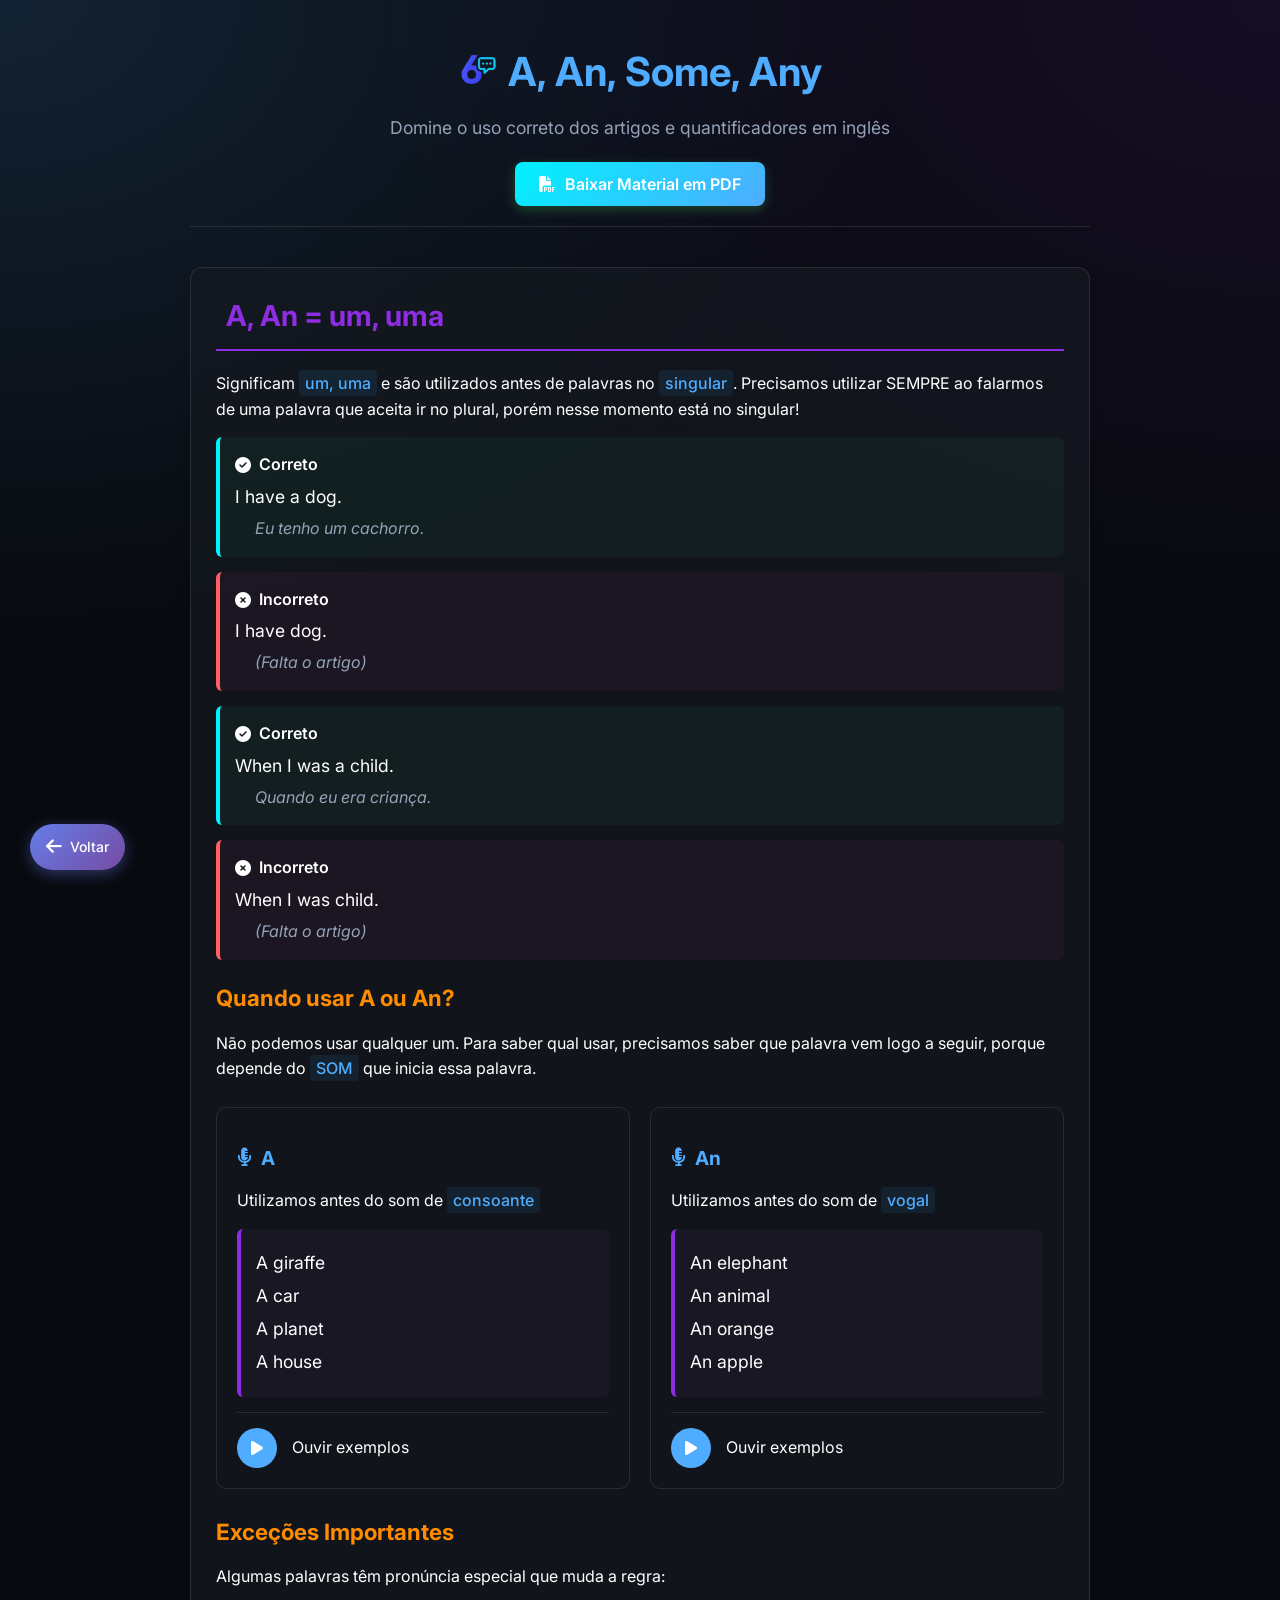
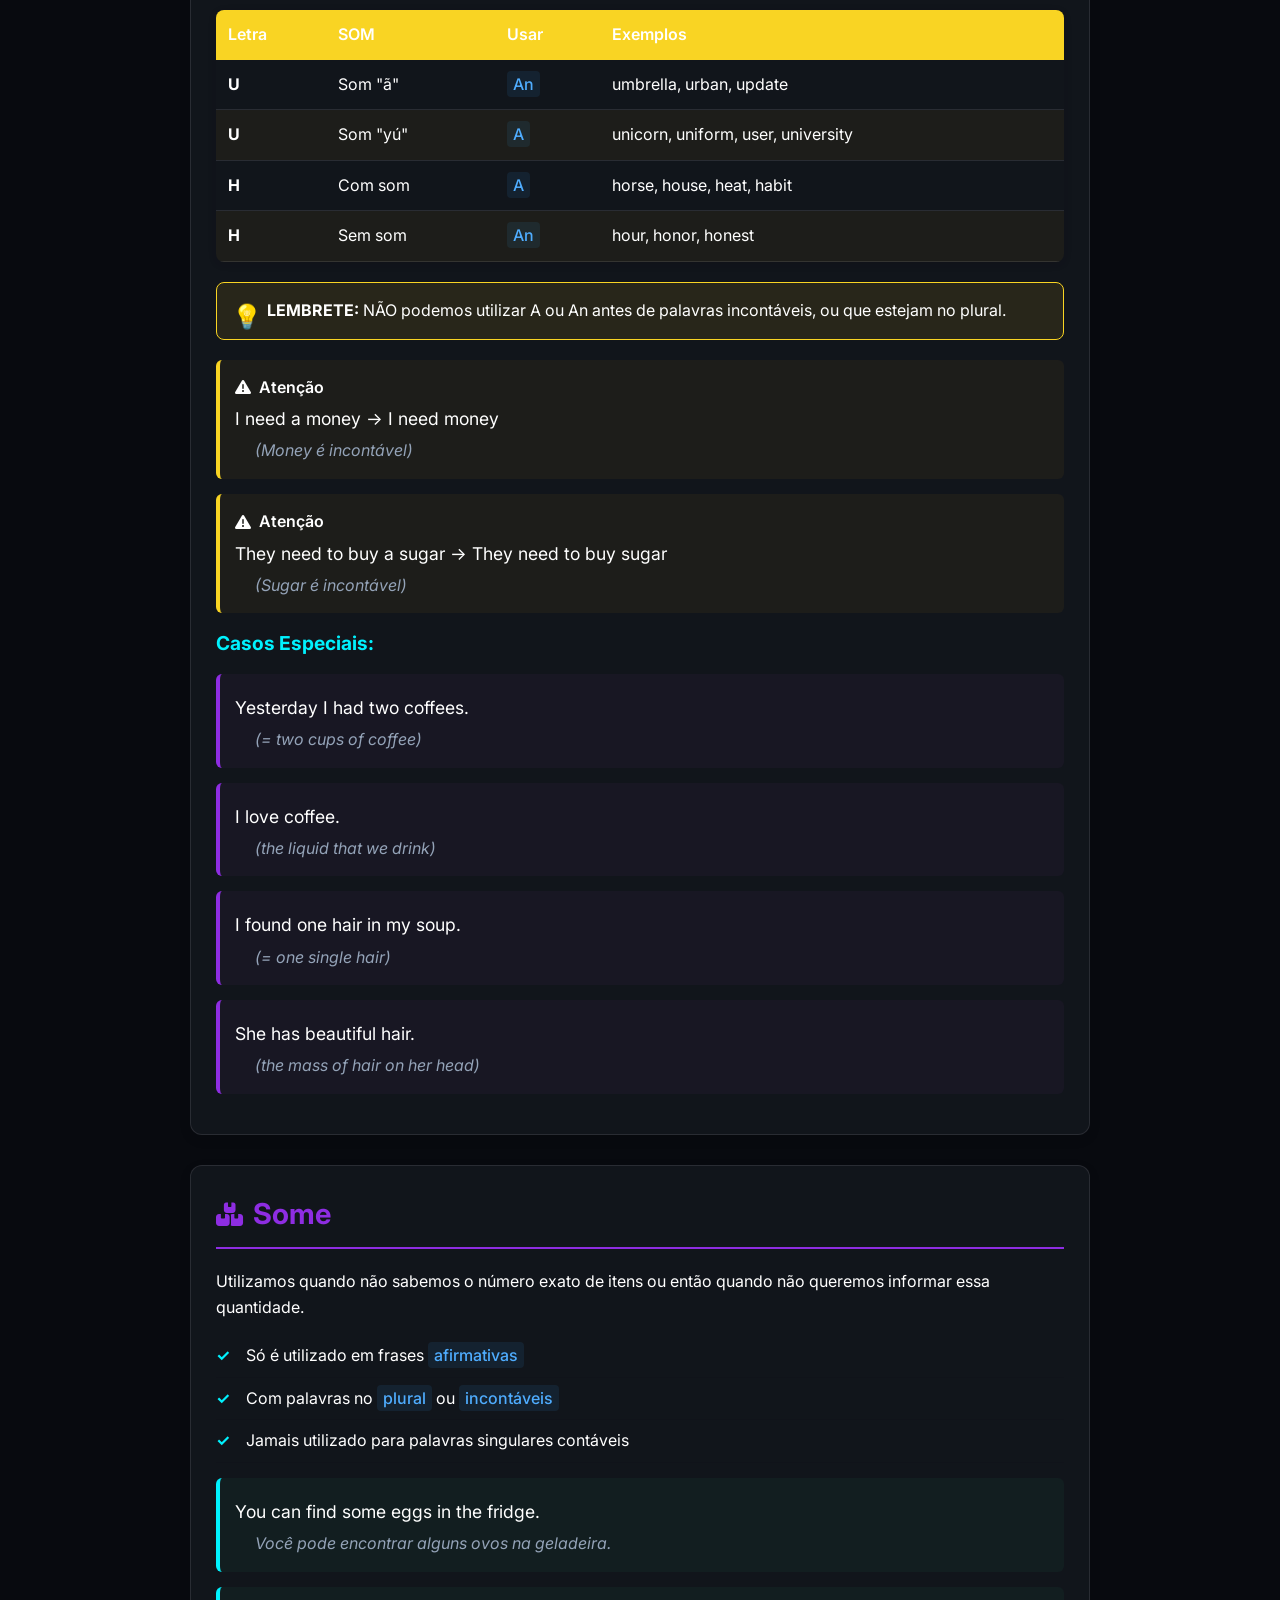
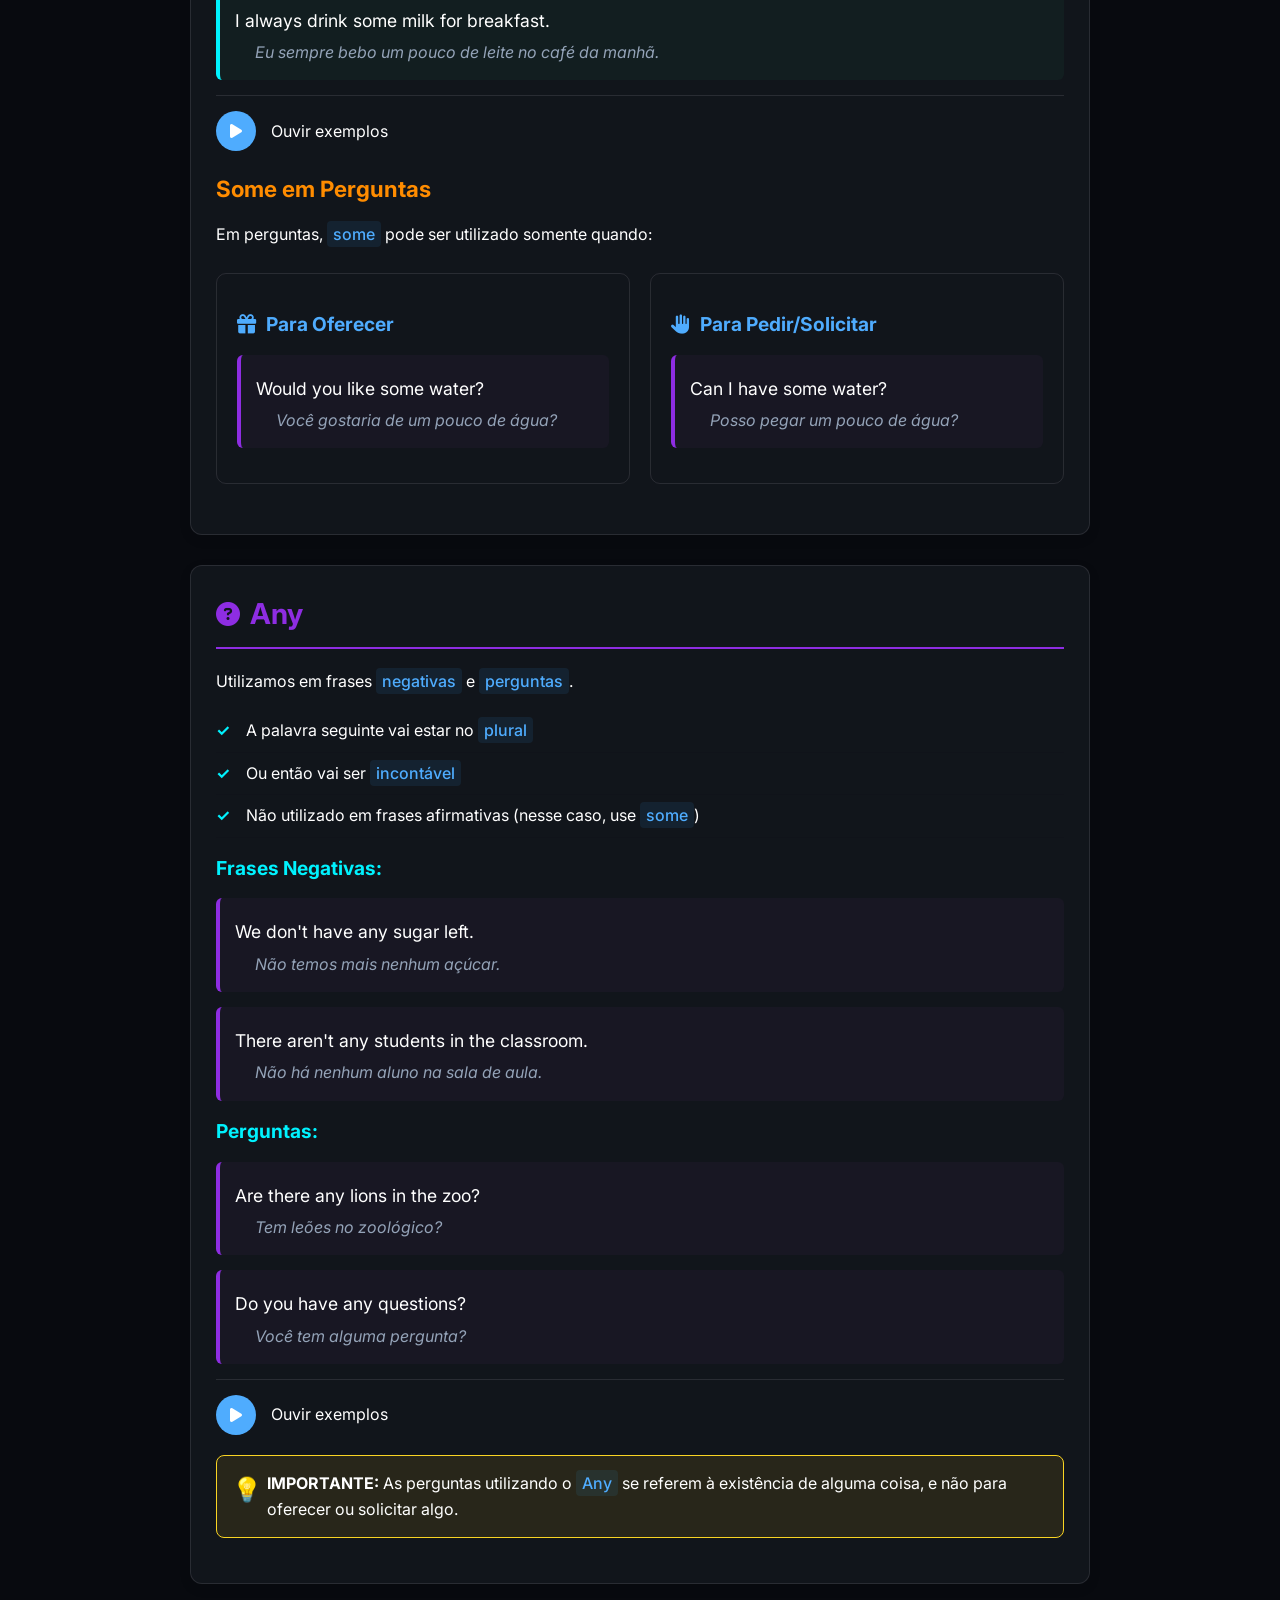
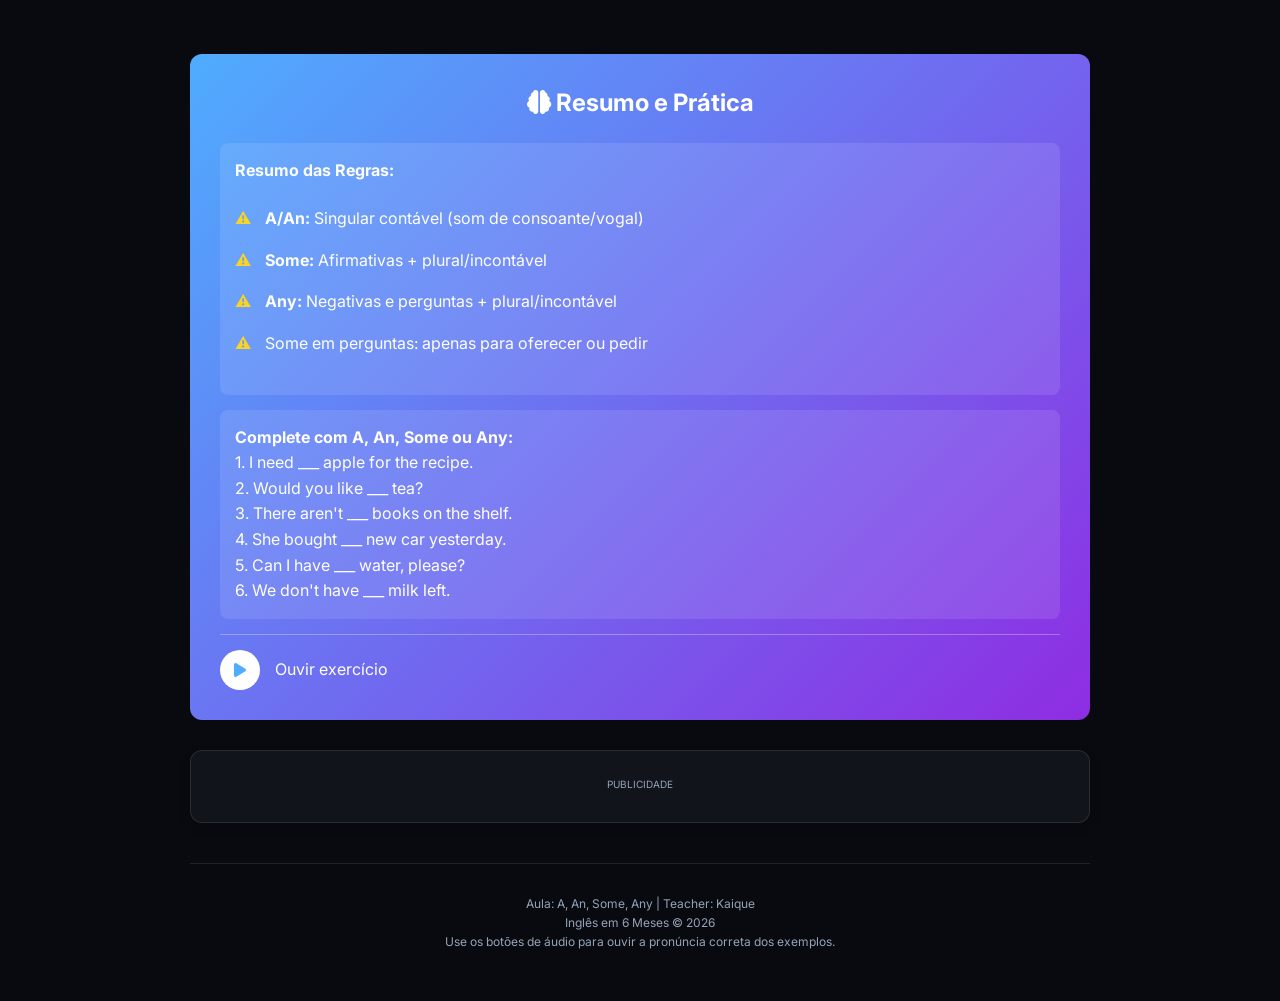
==== commit a4e4f20d: "feat: integrate Google AdSense ads as per guide" ====
--- a/pages/articles.html
+++ b/pages/articles.html
@@ -1,1028 +1,1043 @@
-<!DOCTYPE html>
-<html lang="pt-BR">
-<head>
-    <meta charset="UTF-8">
-    <meta name="viewport" content="width=device-width, initial-scale=1.0">
-    <title>Aula: A, An, Some, Any</title>
-    <link rel="stylesheet" href="https://cdnjs.cloudflare.com/ajax/libs/font-awesome/6.4.0/css/all.min.css">
-    <link href="https://fonts.googleapis.com/css2?family=Inter:wght@300;400;500;600;700&display=swap" rel="stylesheet">
-    <link rel="stylesheet" href="../css/geral.css">
-    <link rel="shortcut icon" href="../icons/icon.ico" type="image/x-icon">
-
-    <style>
-
-
-
-        /* ===== ANIMAÇÕES ===== */
-        @keyframes containerEntrance {
-            to {
-                opacity: 1;
-                transform: translateY(0);
-            }
-        }
-
-        /* ===== CONTAINER PRINCIPAL ===== */
-        .container {
-            width: 100%;
-            max-width: 900px;
-            margin: 0 auto;
-            opacity: 0;
-            transform: translateY(20px);
-            animation: containerEntrance 0.8s ease-out forwards;
-        }
-
-        /* ===== HEADER ===== */
-        .header {
-            text-align: center;
-            margin-bottom: 40px;
-            padding: 20px 0;
-            border-bottom: 1px solid var(--border-color);
-        }
-
-        .header h1 {
-            font-size: 2.5rem;
-            margin-bottom: 10px;
-            color: var(--accent-color);
-            font-weight: 700;
-        }
-
-        .header p {
-            color: var(--text-secondary);
-            font-size: 1.1rem;
-        }
-
-        /* ===== BOTÕES DO HEADER ===== */
-        .header-buttons {
-            display: flex;
-            justify-content: center;
-            gap: 15px;
-            flex-wrap: wrap;
-            margin-top: 20px;
-        }
-
-        .download-btn {
-            color: white;
-            border: none;
-            border-radius: 8px;
-            padding: 12px 24px;
-            font-size: 1rem;
-            font-weight: 600;
-            cursor: pointer;
-            display: flex;
-            align-items: center;
-            gap: 10px;
-            transition: all 0.3s ease;
-            background: linear-gradient(135deg, var(--accent-green), var(--accent-color));
-            box-shadow: 0 4px 12px rgba(63, 185, 80, 0.3);
-        }
-
-        .download-btn:hover {
-            transform: translateY(-3px);
-            box-shadow: 0 6px 18px rgba(63, 185, 80, 0.4);
-        }
-
-        /* ===== CONTEÚDO DA AULA ===== */
-        .lesson-content {
-            display: flex;
-            flex-direction: column;
-            gap: 30px;
-        }
-
-        /* ===== CARTÕES DE CONTEÚDO ===== */
-        .content-card {
-            background-color: var(--card-bg);
-            border-radius: 12px;
-            padding: 25px;
-            border: 1px solid var(--border-color);
-            box-shadow: 0 4px 12px rgba(0, 0, 0, 0.1);
-            transition: transform 0.3s ease;
-        }
-
-        .content-card:hover {
-            transform: translateY(-3px);
-        }
-
-        .content-card h2 {
-            color: var(--accent-purple);
-            margin-bottom: 20px;
-            font-size: 1.8rem;
-            display: flex;
-            align-items: center;
-            gap: 10px;
-            border-bottom: 2px solid var(--accent-purple);
-            padding-bottom: 10px;
-        }
-
-        .content-card h2 i {
-            font-size: 1.5rem;
-        }
-
-        .content-card h3 {
-            color: var(--accent-orange);
-            margin: 20px 0 15px;
-            font-size: 1.4rem;
-        }
-
-        .content-card h4 {
-            color: var(--accent-green);
-            margin: 15px 0 10px;
-            font-size: 1.2rem;
-        }
-
-        /* ===== EXEMPLOS E NOTAS ===== */
-        .example-box {
-            background-color: rgba(155, 89, 182, 0.05);
-            border-left: 4px solid var(--accent-purple);
-            border-radius: 6px;
-            padding: 15px;
-            margin: 15px 0;
-        }
-
-        .example-box.correct {
-            border-left-color: var(--accent-green);
-            background-color: rgba(46, 204, 113, 0.05);
-        }
-
-        .example-box.incorrect {
-            border-left-color: var(--accent-pink);
-            background-color: rgba(232, 67, 147, 0.05);
-        }
-
-        .example-box.warning {
-            border-left-color: var(--accent-yellow);
-            background-color: rgba(241, 196, 15, 0.05);
-        }
-
-        .example-title {
-            font-weight: 600;
-            margin-bottom: 5px;
-            display: flex;
-            align-items: center;
-            gap: 8px;
-        }
-
-        .example-text {
-            font-size: 1.1rem;
-            margin: 5px 0;
-        }
-
-        .example-translation {
-            color: var(--text-secondary);
-            font-style: italic;
-            margin-top: 5px;
-            padding-left: 20px;
-        }
-
-        /* ===== LISTAS ===== */
-        .usage-list {
-            list-style-type: none;
-            padding: 0;
-            margin: 15px 0;
-        }
-
-        .usage-list li {
-            padding: 8px 0;
-            padding-left: 30px;
-            position: relative;
-            border-bottom: 1px solid rgba(0, 0, 0, 0.05);
-        }
-
-        .usage-list li:before {
-            content: "✓";
-            position: absolute;
-            left: 0;
-            color: var(--accent-green);
-            font-weight: bold;
-        }
-
-        .warning-list {
-            list-style-type: none;
-            padding: 0;
-            margin: 15px 0;
-        }
-
-        .warning-list li {
-            padding: 8px 0;
-            padding-left: 30px;
-            position: relative;
-        }
-
-        .warning-list li:before {
-            content: "⚠";
-            position: absolute;
-            left: 0;
-            color: var(--accent-yellow);
-            font-weight: bold;
-        }
-
-        /* ===== TABELA DE EXCEÇÕES ===== */
-        .exceptions-table {
-            width: 100%;
-            border-collapse: collapse;
-            margin: 20px 0;
-            border-radius: 8px;
-            overflow: hidden;
-            box-shadow: 0 2px 8px rgba(0, 0, 0, 0.1);
-        }
-
-        .exceptions-table th {
-            background-color: var(--accent-yellow);
-            color: white;
-            padding: 12px;
-            text-align: left;
-            font-weight: 600;
-        }
-
-        .exceptions-table td {
-            padding: 12px;
-            border-bottom: 1px solid var(--border-color);
-        }
-
-        .exceptions-table tr:nth-child(even) {
-            background-color: rgba(241, 196, 15, 0.05);
-        }
-
-        .exceptions-table tr:hover {
-            background-color: rgba(241, 196, 15, 0.1);
-        }
-
-        /* ===== REGRAS DE USO ===== */
-        .rules-container {
-            display: grid;
-            grid-template-columns: repeat(auto-fit, minmax(300px, 1fr));
-            gap: 20px;
-            margin: 25px 0;
-        }
-
-        .rule-card {
-            /* background: linear-gradient(135deg, #f8f9fa 0%, #e9ecef 100%); */
-            border-radius: 10px;
-            padding: 20px;
-            border: 1px solid var(--border-color);
-        }
-
-        .rule-card h4 {
-            color: var(--accent-color);
-            margin-bottom: 15px;
-            display: flex;
-            align-items: center;
-            gap: 10px;
-        }
-
-        /* ===== DESTAQUES ===== */
-        .highlight {
-            background-color: rgba(52, 152, 219, 0.1);
-            border-radius: 4px;
-            padding: 3px 6px;
-            font-weight: 500;
-            color: var(--accent-color);
-        }
-
-        .important-note {
-            background-color: rgba(241, 196, 15, 0.1);
-            border: 1px solid var(--accent-yellow);
-            border-radius: 8px;
-            padding: 15px;
-            margin: 20px 0;
-            position: relative;
-            padding-left: 50px;
-        }
-
-        .important-note:before {
-            content: "💡";
-            position: absolute;
-            left: 15px;
-            top: 15px;
-            font-size: 1.5rem;
-        }
-
-        /* ===== ÁUDIO CONTROLS ===== */
-        .audio-controls {
-            display: flex;
-            align-items: center;
-            gap: 15px;
-            margin-top: 15px;
-            padding-top: 15px;
-            border-top: 1px solid var(--border-color);
-        }
-
-        .play-button {
-            background-color: var(--accent-color);
-            color: white;
-            border: none;
-            border-radius: 50%;
-            width: 40px;
-            height: 40px;
-            display: flex;
-            align-items: center;
-            justify-content: center;
-            cursor: pointer;
-            transition: all 0.3s ease;
-            font-size: 1rem;
-        }
-
-        .play-button:hover {
-            background-color: var(--accent-purple);
-            transform: scale(1.1);
-        }
-
-        .play-button.playing {
-            background-color: var(--accent-pink);
-        }
-
-        /* ===== EXERCÍCIOS ===== */
-        .exercises {
-            background: linear-gradient(135deg, var(--accent-color), var(--accent-purple));
-            border-radius: 12px;
-            padding: 30px;
-            margin-top: 40px;
-            color: white;
-        }
-
-        .exercises h2 {
-            color: white;
-            margin-bottom: 20px;
-            text-align: center;
-        }
-
-        .exercise-item {
-            background-color: rgba(255, 255, 255, 0.1);
-            border-radius: 8px;
-            padding: 15px;
-            margin-bottom: 15px;
-        }
-
-        /* ===== FOOTER ===== */
-        .footer {
-            text-align: center;
-            font-size: 12px;
-            color: var(--text-secondary);
-            padding: 30px 20px;
-            margin-top: 40px;
-            border-top: 1px solid var(--border-color);
-        }
-
-        .social-links {
-            display: flex;
-            justify-content: center;
-            gap: 20px;
-            margin: 15px 0;
-        }
-
-        .social-link {
-            color: var(--accent-color);
-            text-decoration: none;
-            font-weight: 500;
-            transition: color 0.3s ease;
-        }
-
-        .social-link:hover {
-            color: var(--accent-purple);
-        }
-
-        /* ===== BOTÃO VOLTAR ===== */
-        .back-button {
-            position: fixed;
-            bottom: 30px;
-            left: 30px;
-            display: flex;
-            align-items: center;
-            gap: 8px;
-            padding: 12px 16px;
-            background: linear-gradient(135deg, #667eea 0%, #764ba2 100%);
-            color: white;
-            text-decoration: none;
-            border-radius: 50px;
-            box-shadow: 0 4px 15px rgba(102, 126, 234, 0.4);
-            font-weight: 500;
-            transition: all 0.3s ease;
-            z-index: 100;
-        }
-
-        .back-button:hover {
-            transform: translateY(-3px);
-            box-shadow: 0 6px 20px rgba(102, 126, 234, 0.6);
-        }
-
-        /* ===== RESPONSIVIDADE ===== */
-        @media (max-width: 768px) {
-            .container {
-                padding: 0 10px;
-            }
-
-            .header h1 {
-                font-size: 2rem;
-            }
-
-            .content-card {
-                padding: 20px;
-            }
-
-            .rules-container {
-                grid-template-columns: 1fr;
-            }
-
-            .exceptions-table {
-                font-size: 0.9rem;
-            }
-
-            .exceptions-table th,
-            .exceptions-table td {
-                padding: 8px;
-            }
-
-            .back-button {
-                bottom: 20px;
-                left: 20px;
-                padding: 10px 14px;
-                font-size: 0.9rem;
-            }
-        }
-
-        @media (max-width: 480px) {
-            body {
-                padding: 15px 10px;
-            }
-
-            .header h1 {
-                font-size: 1.8rem;
-            }
-
-            .content-card h2 {
-                font-size: 1.5rem;
-            }
-
-            .header-buttons {
-                flex-direction: column;
-                align-items: center;
-            }
-
-            .download-btn {
-                width: 100%;
-                max-width: 300px;
-                justify-content: center;
-            }
-        }
-    </style>
-</head>
-<body>
-    <div class="container">
-        <header class="header">
-            <h1><img src="../icons/icon.ico" width="40" alt=""> A, An, Some, Any</h1>
-            <p>Domine o uso correto dos artigos e quantificadores em inglês</p>
-
-            <div class="header-buttons">
-                <button class="download-btn" id="downloadPDF">
-                    <i class="fas fa-file-pdf"></i> Baixar Material em PDF
-                </button>
-            </div>
-        </header>
-
-        <main class="lesson-content">
-            <!-- Seção: A, An -->
-            <section class="content-card">
-                <h2><i class="fas fa-article"></i> A, An = um, uma</h2>
-                
-                <p>Significam <span class="highlight">um, uma</span> e são utilizados antes de palavras no <span class="highlight">singular</span>. Precisamos utilizar SEMPRE ao falarmos de uma palavra que aceita ir no plural, porém nesse momento está no singular!</p>
-
-                <div class="example-box correct">
-                    <div class="example-title"><i class="fas fa-check-circle"></i> Correto</div>
-                    <div class="example-text">I have a dog.</div>
-                    <div class="example-translation">Eu tenho um cachorro.</div>
-                </div>
-
-                <div class="example-box incorrect">
-                    <div class="example-title"><i class="fas fa-times-circle"></i> Incorreto</div>
-                    <div class="example-text">I have dog.</div>
-                    <div class="example-translation">(Falta o artigo)</div>
-                </div>
-
-                <div class="example-box correct">
-                    <div class="example-title"><i class="fas fa-check-circle"></i> Correto</div>
-                    <div class="example-text">When I was a child.</div>
-                    <div class="example-translation">Quando eu era criança.</div>
-                </div>
-
-                <div class="example-box incorrect">
-                    <div class="example-title"><i class="fas fa-times-circle"></i> Incorreto</div>
-                    <div class="example-text">When I was child.</div>
-                    <div class="example-translation">(Falta o artigo)</div>
-                </div>
-
-                <h3>Quando usar A ou An?</h3>
-                <p>Não podemos usar qualquer um. Para saber qual usar, precisamos saber que palavra vem logo a seguir, porque depende do <span class="highlight">SOM</span> que inicia essa palavra.</p>
-
-                <div class="rules-container">
-                    <div class="rule-card">
-                        <h4><i class="fas fa-microphone-alt"></i> A</h4>
-                        <p>Utilizamos antes do som de <span class="highlight">consoante</span></p>
-                        <div class="example-box">
-                            <div class="example-text">A giraffe</div>
-                            <div class="example-text">A car</div>
-                            <div class="example-text">A planet</div>
-                            <div class="example-text">A house</div>
-                        </div>
-                        <div class="audio-controls">
-                            <button class="play-button" data-text="A giraffe, a car, a planet, a house">
-                                <i class="fas fa-play"></i>
-                            </button>
-                            <span>Ouvir exemplos</span>
-                        </div>
-                    </div>
-
-                    <div class="rule-card">
-                        <h4><i class="fas fa-microphone-alt"></i> An</h4>
-                        <p>Utilizamos antes do som de <span class="highlight">vogal</span></p>
-                        <div class="example-box">
-                            <div class="example-text">An elephant</div>
-                            <div class="example-text">An animal</div>
-                            <div class="example-text">An orange</div>
-                            <div class="example-text">An apple</div>
-                        </div>
-                        <div class="audio-controls">
-                            <button class="play-button" data-text="An elephant, an animal, an orange, an apple">
-                                <i class="fas fa-play"></i>
-                            </button>
-                            <span>Ouvir exemplos</span>
-                        </div>
-                    </div>
-                </div>
-
-                <h3>Exceções Importantes</h3>
-                <p>Algumas palavras têm pronúncia especial que muda a regra:</p>
-
-                <table class="exceptions-table">
-                    <thead>
-                        <tr>
-                            <th>Letra</th>
-                            <th>SOM</th>
-                            <th>Usar</th>
-                            <th>Exemplos</th>
-                        </tr>
-                    </thead>
-                    <tbody>
-                        <tr>
-                            <td><strong>U</strong></td>
-                            <td>Som "ã"</td>
-                            <td><span class="highlight">An</span></td>
-                            <td>umbrella, urban, update</td>
-                        </tr>
-                        <tr>
-                            <td><strong>U</strong></td>
-                            <td>Som "yú"</td>
-                            <td><span class="highlight">A</span></td>
-                            <td>unicorn, uniform, user, university</td>
-                        </tr>
-                        <tr>
-                            <td><strong>H</strong></td>
-                            <td>Com som</td>
-                            <td><span class="highlight">A</span></td>
-                            <td>horse, house, heat, habit</td>
-                        </tr>
-                        <tr>
-                            <td><strong>H</strong></td>
-                            <td>Sem som</td>
-                            <td><span class="highlight">An</span></td>
-                            <td>hour, honor, honest</td>
-                        </tr>
-                    </tbody>
-                </table>
-
-                <div class="important-note">
-                    <strong>LEMBRETE:</strong> NÃO podemos utilizar A ou An antes de palavras incontáveis, ou que estejam no plural.
-                </div>
-
-                <div class="example-box warning">
-                    <div class="example-title"><i class="fas fa-exclamation-triangle"></i> Atenção</div>
-                    <div class="example-text">I need a money → I need money</div>
-                    <div class="example-translation">(Money é incontável)</div>
-                </div>
-
-                <div class="example-box warning">
-                    <div class="example-title"><i class="fas fa-exclamation-triangle"></i> Atenção</div>
-                    <div class="example-text">They need to buy a sugar → They need to buy sugar</div>
-                    <div class="example-translation">(Sugar é incontável)</div>
-                </div>
-
-                <h4>Casos Especiais:</h4>
-                <div class="example-box">
-                    <div class="example-text">Yesterday I had two coffees.</div>
-                    <div class="example-translation">(= two cups of coffee)</div>
-                </div>
-
-                <div class="example-box">
-                    <div class="example-text">I love coffee.</div>
-                    <div class="example-translation">(the liquid that we drink)</div>
-                </div>
-
-                <div class="example-box">
-                    <div class="example-text">I found one hair in my soup.</div>
-                    <div class="example-translation">(= one single hair)</div>
-                </div>
-
-                <div class="example-box">
-                    <div class="example-text">She has beautiful hair.</div>
-                    <div class="example-translation">(the mass of hair on her head)</div>
-                </div>
-            </section>
-
-            <!-- Seção: Some -->
-            <section class="content-card">
-                <h2><i class="fas fa-boxes"></i> Some</h2>
-                
-                <p>Utilizamos quando não sabemos o número exato de itens ou então quando não queremos informar essa quantidade.</p>
-
-                <ul class="usage-list">
-                    <li>Só é utilizado em frases <span class="highlight">afirmativas</span></li>
-                    <li>Com palavras no <span class="highlight">plural</span> ou <span class="highlight">incontáveis</span></li>
-                    <li>Jamais utilizado para palavras singulares contáveis</li>
-                </ul>
-
-                <div class="example-box correct">
-                    <div class="example-text">You can find some eggs in the fridge.</div>
-                    <div class="example-translation">Você pode encontrar alguns ovos na geladeira.</div>
-                </div>
-
-                <div class="example-box correct">
-                    <div class="example-text">I always drink some milk for breakfast.</div>
-                    <div class="example-translation">Eu sempre bebo um pouco de leite no café da manhã.</div>
-                </div>
-
-                <div class="audio-controls">
-                    <button class="play-button" data-text="You can find some eggs in the fridge. I always drink some milk for breakfast.">
-                        <i class="fas fa-play"></i>
-                    </button>
-                    <span>Ouvir exemplos</span>
-                </div>
-
-                <h3>Some em Perguntas</h3>
-                <p>Em perguntas, <span class="highlight">some</span> pode ser utilizado somente quando:</p>
-
-                <div class="rules-container">
-                    <div class="rule-card">
-                        <h4><i class="fas fa-gift"></i> Para Oferecer</h4>
-                        <div class="example-box">
-                            <div class="example-text">Would you like some water?</div>
-                            <div class="example-translation">Você gostaria de um pouco de água?</div>
-                        </div>
-                    </div>
-
-                    <div class="rule-card">
-                        <h4><i class="fas fa-hand-paper"></i> Para Pedir/Solicitar</h4>
-                        <div class="example-box">
-                            <div class="example-text">Can I have some water?</div>
-                            <div class="example-translation">Posso pegar um pouco de água?</div>
-                        </div>
-                    </div>
-                </div>
-            </section>
-
-            <!-- Seção: Any -->
-            <section class="content-card">
-                <h2><i class="fas fa-question-circle"></i> Any</h2>
-                
-                <p>Utilizamos em frases <span class="highlight">negativas</span> e <span class="highlight">perguntas</span>.</p>
-
-                <ul class="usage-list">
-                    <li>A palavra seguinte vai estar no <span class="highlight">plural</span></li>
-                    <li>Ou então vai ser <span class="highlight">incontável</span></li>
-                    <li>Não utilizado em frases afirmativas (nesse caso, use <span class="highlight">some</span>)</li>
-                </ul>
-
-                <h4>Frases Negativas:</h4>
-                <div class="example-box">
-                    <div class="example-text">We don't have any sugar left.</div>
-                    <div class="example-translation">Não temos mais nenhum açúcar.</div>
-                </div>
-
-                <div class="example-box">
-                    <div class="example-text">There aren't any students in the classroom.</div>
-                    <div class="example-translation">Não há nenhum aluno na sala de aula.</div>
-                </div>
-
-                <h4>Perguntas:</h4>
-                <div class="example-box">
-                    <div class="example-text">Are there any lions in the zoo?</div>
-                    <div class="example-translation">Tem leões no zoológico?</div>
-                </div>
-
-                <div class="example-box">
-                    <div class="example-text">Do you have any questions?</div>
-                    <div class="example-translation">Você tem alguma pergunta?</div>
-                </div>
-
-                <div class="audio-controls">
-                    <button class="play-button" data-text="We don't have any sugar left. Are there any lions in the zoo? Do you have any questions?">
-                        <i class="fas fa-play"></i>
-                    </button>
-                    <span>Ouvir exemplos</span>
-                </div>
-
-                <div class="important-note">
-                    <strong>IMPORTANTE:</strong> As perguntas utilizando o <span class="highlight">Any</span> se referem à existência de alguma coisa, e não para oferecer ou solicitar algo.
-                </div>
-            </section>
-
-            <!-- Seção: Resumo e Exercícios -->
-            <section class="exercises">
-                <h2><i class="fas fa-brain"></i> Resumo e Prática</h2>
-
-                <div class="exercise-item">
-                    <h4>Resumo das Regras:</h4>
-                    <ul class="warning-list">
-                        <li><strong>A/An:</strong> Singular contável (som de consoante/vogal)</li>
-                        <li><strong>Some:</strong> Afirmativas + plural/incontável</li>
-                        <li><strong>Any:</strong> Negativas e perguntas + plural/incontável</li>
-                        <li>Some em perguntas: apenas para oferecer ou pedir</li>
-                    </ul>
-                </div>
-
-                <div class="exercise-item">
-                    <h4>Complete com A, An, Some ou Any:</h4>
-                    <p>1. I need ___ apple for the recipe.</p>
-                    <p>2. Would you like ___ tea?</p>
-                    <p>3. There aren't ___ books on the shelf.</p>
-                    <p>4. She bought ___ new car yesterday.</p>
-                    <p>5. Can I have ___ water, please?</p>
-                    <p>6. We don't have ___ milk left.</p>
-                </div>
-
-                <div class="audio-controls" style="border-color: rgba(255,255,255,0.3);">
-                    <button class="play-button" data-text="Complete the sentences with A, An, Some or Any. I need an apple for the recipe. Would you like some tea? There aren't any books on the shelf. She bought a new car yesterday. Can I have some water, please? We don't have any milk left." style="background-color: white; color: var(--accent-color);">
-                        <i class="fas fa-play"></i>
-                    </button>
-                    <span style="color: white;">Ouvir exercício</span>
-                </div>
-            </section>
-        </main>
-
-        <footer class="footer">
-            <p>Aula: A, An, Some, Any | Teacher: Kaique</p>
-            <p>Inglês em 6 Meses &copy; 2026</p>
-            
-            <!-- <div class="social-links">
-                <a href="" class="social-link"><i class="fab fa-youtube"></i> YouTube</a>
-                <a href="#" class="social-link"><i class="fab fa-instagram"></i> Instagram</a>
-                <a href="#" class="social-link"><i class="fab fa-tiktok"></i> TikTok</a>
-                <a href="#" class="social-link"><i class="fab fa-telegram"></i> Telegram</a>
-            </div> -->
-            
-            <p>Use os botões de áudio para ouvir a pronúncia correta dos exemplos.</p>
-        </footer>
-    </div>
-
-    <a href="#" class="back-button">
-        <i class="fas fa-arrow-left"></i>
-        <span>Voltar</span>
-    </a>
-
-    <script>
-        // Sistema de áudio usando Web Speech API
-        document.addEventListener('DOMContentLoaded', function() {
-            // Verificar suporte para Web Speech API
-            if (!('speechSynthesis' in window)) {
-                alert('Seu navegador não suporta a funcionalidade de áudio. Tente usar Chrome, Edge ou Safari.');
-                return;
-            }
-
-            // Variáveis do sistema de áudio
-            let speechRate = 1;
-            let currentUtterance = null;
-
-            // Elementos da página
-            const playButtons = document.querySelectorAll('.play-button');
-            const downloadPDFBtn = document.getElementById('downloadPDF');
-            const backButton = document.querySelector('.back-button');
-
-            // Configurar botões de play
-            playButtons.forEach(button => {
-                button.addEventListener('click', function() {
-                    const text = this.getAttribute('data-text');
-                    
-                    // Parar fala atual se estiver falando
-                    if (currentUtterance) {
-                        window.speechSynthesis.cancel();
-                        
-                        // Remover classe playing de todos os botões
-                        playButtons.forEach(btn => {
-                            btn.classList.remove('playing');
-                            btn.innerHTML = '<i class="fas fa-play"></i>';
-                        });
-                    }
-                    
-                    // Se clicou no mesmo botão que estava falando, apenas para
-                    if (this.classList.contains('playing')) {
-                        this.classList.remove('playing');
-                        this.innerHTML = '<i class="fas fa-play"></i>';
-                        return;
-                    }
-                    
-                    // Remover classe playing de todos os botões
-                    playButtons.forEach(btn => {
-                        btn.classList.remove('playing');
-                        btn.innerHTML = '<i class="fas fa-play"></i>';
-                    });
-                    
-                    // Adicionar classe playing ao botão atual
-                    this.classList.add('playing');
-                    this.innerHTML = '<i class="fas fa-stop"></i>';
-                    
-                    // Criar e configurar utterance
-                    currentUtterance = new SpeechSynthesisUtterance(text);
-                    currentUtterance.lang = 'en-US';
-                    currentUtterance.rate = speechRate;
-                    currentUtterance.pitch = 1;
-                    currentUtterance.volume = 1;
-                    
-                    // Evento quando a fala terminar
-                    currentUtterance.onend = function() {
-                        playButtons.forEach(btn => {
-                            btn.classList.remove('playing');
-                            btn.innerHTML = '<i class="fas fa-play"></i>';
-                        });
-                        currentUtterance = null;
-                    };
-                    
-                    // Evento em caso de erro
-                    currentUtterance.onerror = function() {
-                        playButtons.forEach(btn => {
-                            btn.classList.remove('playing');
-                            btn.innerHTML = '<i class="fas fa-play"></i>';
-                        });
-                        currentUtterance = null;
-                        alert('Erro ao reproduzir áudio. Verifique se há algum bloqueio no seu navegador.');
-                    };
-                    
-                    // Iniciar fala
-                    window.speechSynthesis.speak(currentUtterance);
-                });
-            });
-            
-            // Botão de download em PDF
-            downloadPDFBtn.addEventListener('click', function() {
-                generatePDF();
-            });
-            
-            // Função para gerar PDF
-            async function generatePDF() {
-                try {
-                    // Mostrar mensagem de carregamento
-                    downloadPDFBtn.innerHTML = '<i class="fas fa-spinner fa-spin"></i> Gerando PDF...';
-                    downloadPDFBtn.disabled = true;
-                    
-                    // Carregar a biblioteca jsPDF dinamicamente
-                    const script = document.createElement('script');
-                    script.src = 'https://cdnjs.cloudflare.com/ajax/libs/jspdf/2.5.1/jspdf.umd.min.js';
-                    
-                    script.onload = function() {
-                        // Criar novo documento PDF
-                        const { jsPDF } = window.jspdf;
-                        const pdf = new jsPDF();
-                        
-                        // Configurações do PDF
-                        const pageWidth = pdf.internal.pageSize.getWidth();
-                        const margin = 15;
-                        const lineHeight = 7;
-                        let yPos = margin;
-                        
-                        // Função para adicionar texto com quebra de linha
-                        function addText(text, fontSize = 12, isBold = false) {
-                            pdf.setFontSize(fontSize);
-                            pdf.setFont('helvetica', isBold ? 'bold' : 'normal');
-                            
-                            const lines = pdf.splitTextToSize(text, pageWidth - 2 * margin);
-                            lines.forEach(line => {
-                                if (yPos > pdf.internal.pageSize.getHeight() - margin) {
-                                    pdf.addPage();
-                                    yPos = margin;
-                                }
-                                pdf.text(line, margin, yPos);
-                                yPos += lineHeight;
-                            });
-                            yPos += 2;
-                        }
-                        
-                        // Título
-                        addText('Aula: A, An, Some, Any', 18, true);
-                        addText('Teacher: Kaique - Inglês em 6 Meses', 14);
-                        addText(`Gerado em: ${new Date().toLocaleDateString('pt-BR')}`, 10);
-                        yPos += 10;
-                        
-                        // Conteúdo: A, An
-                        addText('A, An = um, uma', 16, true);
-                        addText('Significam um, uma e são utilizados antes de palavras no singular.');
-                        addText('Exemplos corretos:');
-                        addText('• I have a dog.');
-                        addText('• When I was a child.');
-                        addText('');
-                        addText('Exemplos incorretos:');
-                        addText('• I have dog. (Falta o artigo)');
-                        addText('• When I was child. (Falta o artigo)');
-                        yPos += 5;
-                        
-                        addText('Quando usar A ou An?', 14, true);
-                        addText('A: antes do som de consoante');
-                        addText('• A giraffe, A car, A planet, A house');
-                        addText('');
-                        addText('An: antes do som de vogal');
-                        addText('• An elephant, An animal, An orange');
-                        yPos += 5;
-                        
-                        addText('Exceções importantes:', 14, true);
-                        addText('U com som "ã": an umbrella, an urban area, an update');
-                        addText('U com som "yú": a unicorn, a uniform, a user, a university');
-                        addText('H com som: a horse, a house, a heat, a habit');
-                        addText('H sem som: an hour, an honor, an honest person');
-                        yPos += 10;
-                        
-                        // Conteúdo: Some
-                        addText('Some', 16, true);
-                        addText('Utilizado em frases afirmativas com palavras no plural ou incontáveis.');
-                        addText('Exemplos:');
-                        addText('• You can find some eggs in the fridge.');
-                        addText('• I always drink some milk for breakfast.');
-                        addText('');
-                        addText('Some em perguntas: apenas para oferecer ou pedir');
-                        addText('• Would you like some water? (oferecer)');
-                        addText('• Can I have some water? (pedir)');
-                        yPos += 10;
-                        
-                        // Conteúdo: Any
-                        addText('Any', 16, true);
-                        addText('Utilizado em frases negativas e perguntas.');
-                        addText('Exemplos negativos:');
-                        addText('• We don\'t have any sugar left.');
-                        addText('• There aren\'t any students in the classroom.');
-                        addText('');
-                        addText('Exemplos de perguntas:');
-                        addText('• Are there any lions in the zoo?');
-                        addText('• Do you have any questions?');
-                        yPos += 10;
-                        
-                        // Exercícios
-                        addText('Exercícios práticos:', 16, true);
-                        addText('Complete com A, An, Some ou Any:');
-                        addText('1. I need ___ apple for the recipe.');
-                        addText('2. Would you like ___ tea?');
-                        addText('3. There aren\'t ___ books on the shelf.');
-                        addText('4. She bought ___ new car yesterday.');
-                        addText('5. Can I have ___ water, please?');
-                        addText('6. We don\'t have ___ milk left.');
-                        yPos += 5;
-                        addText('Respostas: 1. an, 2. some, 3. any, 4. a, 5. some, 6. any', 10);
-                        
-                        // Rodapé
-                        yPos = pdf.internal.pageSize.getHeight() - margin;
-                        pdf.setFontSize(10);
-                        pdf.text(
-                            `Inglês em 6 Meses © 2026 - Página ${pdf.internal.getNumberOfPages()}`,
-                            pageWidth / 2,
-                            yPos,
-                            { align: 'center' }
-                        );
-                        
-                        // Salvar PDF
-                        pdf.save('Aula-A-An-Some-Any.pdf');
-                        
-                        // Restaurar botão
-                        downloadPDFBtn.innerHTML = '<i class="fas fa-file-pdf"></i> Baixar Material em PDF';
-                        downloadPDFBtn.disabled = false;
-                    };
-                    
-                    script.onerror = function() {
-                        alert('Erro ao carregar a biblioteca de PDF. Verifique sua conexão com a internet.');
-                        downloadPDFBtn.innerHTML = '<i class="fas fa-file-pdf"></i> Baixar Material em PDF';
-                        downloadPDFBtn.disabled = false;
-                    };
-                    
-                    document.head.appendChild(script);
-                } catch (error) {
-                    console.error('Erro ao gerar PDF:', error);
-                    alert('Ocorreu um erro ao gerar o PDF. Tente novamente.');
-                    downloadPDFBtn.innerHTML = '<i class="fas fa-file-pdf"></i> Baixar Material em PDF';
-                    downloadPDFBtn.disabled = false;
-                }
-            }
-            
-            // Botão de voltar
-            backButton.addEventListener('click', function(e) {
-                e.preventDefault();
-                if (window.speechSynthesis.speaking) {
-                    window.speechSynthesis.cancel();
-                }
-                window.history.back();
-            });
-            
-            // Parar toda a fala quando a página for fechada ou atualizada
-            window.addEventListener('beforeunload', function() {
-                if (window.speechSynthesis.speaking) {
-                    window.speechSynthesis.cancel();
-                }
-            });
-            
-            // Inicializar
-            console.log('Página de aula carregada com sucesso!');
-        });
-    </script>
-</body>
+<!DOCTYPE html>
+<html lang="pt-BR">
+<head>
+    <meta charset="UTF-8">
+    <meta name="viewport" content="width=device-width, initial-scale=1.0">
+    <title>Aula: A, An, Some, Any</title>
+    <link rel="stylesheet" href="https://cdnjs.cloudflare.com/ajax/libs/font-awesome/6.4.0/css/all.min.css">
+    <link href="https://fonts.googleapis.com/css2?family=Inter:wght@300;400;500;600;700&display=swap" rel="stylesheet">
+    <link rel="stylesheet" href="../css/geral.css">
+    <link rel="shortcut icon" href="../icons/icon.ico" type="image/x-icon">
+
+    <style>
+
+
+
+        /* ===== ANIMAÇÕES ===== */
+        @keyframes containerEntrance {
+            to {
+                opacity: 1;
+                transform: translateY(0);
+            }
+        }
+
+        /* ===== CONTAINER PRINCIPAL ===== */
+        .container {
+            width: 100%;
+            max-width: 900px;
+            margin: 0 auto;
+            opacity: 0;
+            transform: translateY(20px);
+            animation: containerEntrance 0.8s ease-out forwards;
+        }
+
+        /* ===== HEADER ===== */
+        .header {
+            text-align: center;
+            margin-bottom: 40px;
+            padding: 20px 0;
+            border-bottom: 1px solid var(--border-color);
+        }
+
+        .header h1 {
+            font-size: 2.5rem;
+            margin-bottom: 10px;
+            color: var(--accent-color);
+            font-weight: 700;
+        }
+
+        .header p {
+            color: var(--text-secondary);
+            font-size: 1.1rem;
+        }
+
+        /* ===== BOTÕES DO HEADER ===== */
+        .header-buttons {
+            display: flex;
+            justify-content: center;
+            gap: 15px;
+            flex-wrap: wrap;
+            margin-top: 20px;
+        }
+
+        .download-btn {
+            color: white;
+            border: none;
+            border-radius: 8px;
+            padding: 12px 24px;
+            font-size: 1rem;
+            font-weight: 600;
+            cursor: pointer;
+            display: flex;
+            align-items: center;
+            gap: 10px;
+            transition: all 0.3s ease;
+            background: linear-gradient(135deg, var(--accent-green), var(--accent-color));
+            box-shadow: 0 4px 12px rgba(63, 185, 80, 0.3);
+        }
+
+        .download-btn:hover {
+            transform: translateY(-3px);
+            box-shadow: 0 6px 18px rgba(63, 185, 80, 0.4);
+        }
+
+        /* ===== CONTEÚDO DA AULA ===== */
+        .lesson-content {
+            display: flex;
+            flex-direction: column;
+            gap: 30px;
+        }
+
+        /* ===== CARTÕES DE CONTEÚDO ===== */
+        .content-card {
+            background-color: var(--card-bg);
+            border-radius: 12px;
+            padding: 25px;
+            border: 1px solid var(--border-color);
+            box-shadow: 0 4px 12px rgba(0, 0, 0, 0.1);
+            transition: transform 0.3s ease;
+        }
+
+        .content-card:hover {
+            transform: translateY(-3px);
+        }
+
+        .content-card h2 {
+            color: var(--accent-purple);
+            margin-bottom: 20px;
+            font-size: 1.8rem;
+            display: flex;
+            align-items: center;
+            gap: 10px;
+            border-bottom: 2px solid var(--accent-purple);
+            padding-bottom: 10px;
+        }
+
+        .content-card h2 i {
+            font-size: 1.5rem;
+        }
+
+        .content-card h3 {
+            color: var(--accent-orange);
+            margin: 20px 0 15px;
+            font-size: 1.4rem;
+        }
+
+        .content-card h4 {
+            color: var(--accent-green);
+            margin: 15px 0 10px;
+            font-size: 1.2rem;
+        }
+
+        /* ===== EXEMPLOS E NOTAS ===== */
+        .example-box {
+            background-color: rgba(155, 89, 182, 0.05);
+            border-left: 4px solid var(--accent-purple);
+            border-radius: 6px;
+            padding: 15px;
+            margin: 15px 0;
+        }
+
+        .example-box.correct {
+            border-left-color: var(--accent-green);
+            background-color: rgba(46, 204, 113, 0.05);
+        }
+
+        .example-box.incorrect {
+            border-left-color: var(--accent-pink);
+            background-color: rgba(232, 67, 147, 0.05);
+        }
+
+        .example-box.warning {
+            border-left-color: var(--accent-yellow);
+            background-color: rgba(241, 196, 15, 0.05);
+        }
+
+        .example-title {
+            font-weight: 600;
+            margin-bottom: 5px;
+            display: flex;
+            align-items: center;
+            gap: 8px;
+        }
+
+        .example-text {
+            font-size: 1.1rem;
+            margin: 5px 0;
+        }
+
+        .example-translation {
+            color: var(--text-secondary);
+            font-style: italic;
+            margin-top: 5px;
+            padding-left: 20px;
+        }
+
+        /* ===== LISTAS ===== */
+        .usage-list {
+            list-style-type: none;
+            padding: 0;
+            margin: 15px 0;
+        }
+
+        .usage-list li {
+            padding: 8px 0;
+            padding-left: 30px;
+            position: relative;
+            border-bottom: 1px solid rgba(0, 0, 0, 0.05);
+        }
+
+        .usage-list li:before {
+            content: "✓";
+            position: absolute;
+            left: 0;
+            color: var(--accent-green);
+            font-weight: bold;
+        }
+
+        .warning-list {
+            list-style-type: none;
+            padding: 0;
+            margin: 15px 0;
+        }
+
+        .warning-list li {
+            padding: 8px 0;
+            padding-left: 30px;
+            position: relative;
+        }
+
+        .warning-list li:before {
+            content: "⚠";
+            position: absolute;
+            left: 0;
+            color: var(--accent-yellow);
+            font-weight: bold;
+        }
+
+        /* ===== TABELA DE EXCEÇÕES ===== */
+        .exceptions-table {
+            width: 100%;
+            border-collapse: collapse;
+            margin: 20px 0;
+            border-radius: 8px;
+            overflow: hidden;
+            box-shadow: 0 2px 8px rgba(0, 0, 0, 0.1);
+        }
+
+        .exceptions-table th {
+            background-color: var(--accent-yellow);
+            color: white;
+            padding: 12px;
+            text-align: left;
+            font-weight: 600;
+        }
+
+        .exceptions-table td {
+            padding: 12px;
+            border-bottom: 1px solid var(--border-color);
+        }
+
+        .exceptions-table tr:nth-child(even) {
+            background-color: rgba(241, 196, 15, 0.05);
+        }
+
+        .exceptions-table tr:hover {
+            background-color: rgba(241, 196, 15, 0.1);
+        }
+
+        /* ===== REGRAS DE USO ===== */
+        .rules-container {
+            display: grid;
+            grid-template-columns: repeat(auto-fit, minmax(300px, 1fr));
+            gap: 20px;
+            margin: 25px 0;
+        }
+
+        .rule-card {
+            /* background: linear-gradient(135deg, #f8f9fa 0%, #e9ecef 100%); */
+            border-radius: 10px;
+            padding: 20px;
+            border: 1px solid var(--border-color);
+        }
+
+        .rule-card h4 {
+            color: var(--accent-color);
+            margin-bottom: 15px;
+            display: flex;
+            align-items: center;
+            gap: 10px;
+        }
+
+        /* ===== DESTAQUES ===== */
+        .highlight {
+            background-color: rgba(52, 152, 219, 0.1);
+            border-radius: 4px;
+            padding: 3px 6px;
+            font-weight: 500;
+            color: var(--accent-color);
+        }
+
+        .important-note {
+            background-color: rgba(241, 196, 15, 0.1);
+            border: 1px solid var(--accent-yellow);
+            border-radius: 8px;
+            padding: 15px;
+            margin: 20px 0;
+            position: relative;
+            padding-left: 50px;
+        }
+
+        .important-note:before {
+            content: "💡";
+            position: absolute;
+            left: 15px;
+            top: 15px;
+            font-size: 1.5rem;
+        }
+
+        /* ===== ÁUDIO CONTROLS ===== */
+        .audio-controls {
+            display: flex;
+            align-items: center;
+            gap: 15px;
+            margin-top: 15px;
+            padding-top: 15px;
+            border-top: 1px solid var(--border-color);
+        }
+
+        .play-button {
+            background-color: var(--accent-color);
+            color: white;
+            border: none;
+            border-radius: 50%;
+            width: 40px;
+            height: 40px;
+            display: flex;
+            align-items: center;
+            justify-content: center;
+            cursor: pointer;
+            transition: all 0.3s ease;
+            font-size: 1rem;
+        }
+
+        .play-button:hover {
+            background-color: var(--accent-purple);
+            transform: scale(1.1);
+        }
+
+        .play-button.playing {
+            background-color: var(--accent-pink);
+        }
+
+        /* ===== EXERCÍCIOS ===== */
+        .exercises {
+            background: linear-gradient(135deg, var(--accent-color), var(--accent-purple));
+            border-radius: 12px;
+            padding: 30px;
+            margin-top: 40px;
+            color: white;
+        }
+
+        .exercises h2 {
+            color: white;
+            margin-bottom: 20px;
+            text-align: center;
+        }
+
+        .exercise-item {
+            background-color: rgba(255, 255, 255, 0.1);
+            border-radius: 8px;
+            padding: 15px;
+            margin-bottom: 15px;
+        }
+
+        /* ===== FOOTER ===== */
+        .footer {
+            text-align: center;
+            font-size: 12px;
+            color: var(--text-secondary);
+            padding: 30px 20px;
+            margin-top: 40px;
+            border-top: 1px solid var(--border-color);
+        }
+
+        .social-links {
+            display: flex;
+            justify-content: center;
+            gap: 20px;
+            margin: 15px 0;
+        }
+
+        .social-link {
+            color: var(--accent-color);
+            text-decoration: none;
+            font-weight: 500;
+            transition: color 0.3s ease;
+        }
+
+        .social-link:hover {
+            color: var(--accent-purple);
+        }
+
+        /* ===== BOTÃO VOLTAR ===== */
+        .back-button {
+            position: fixed;
+            bottom: 30px;
+            left: 30px;
+            display: flex;
+            align-items: center;
+            gap: 8px;
+            padding: 12px 16px;
+            background: linear-gradient(135deg, #667eea 0%, #764ba2 100%);
+            color: white;
+            text-decoration: none;
+            border-radius: 50px;
+            box-shadow: 0 4px 15px rgba(102, 126, 234, 0.4);
+            font-weight: 500;
+            transition: all 0.3s ease;
+            z-index: 100;
+        }
+
+        .back-button:hover {
+            transform: translateY(-3px);
+            box-shadow: 0 6px 20px rgba(102, 126, 234, 0.6);
+        }
+
+        /* ===== RESPONSIVIDADE ===== */
+        @media (max-width: 768px) {
+            .container {
+                padding: 0 10px;
+            }
+
+            .header h1 {
+                font-size: 2rem;
+            }
+
+            .content-card {
+                padding: 20px;
+            }
+
+            .rules-container {
+                grid-template-columns: 1fr;
+            }
+
+            .exceptions-table {
+                font-size: 0.9rem;
+            }
+
+            .exceptions-table th,
+            .exceptions-table td {
+                padding: 8px;
+            }
+
+            .back-button {
+                bottom: 20px;
+                left: 20px;
+                padding: 10px 14px;
+                font-size: 0.9rem;
+            }
+        }
+
+        @media (max-width: 480px) {
+            body {
+                padding: 15px 10px;
+            }
+
+            .header h1 {
+                font-size: 1.8rem;
+            }
+
+            .content-card h2 {
+                font-size: 1.5rem;
+            }
+
+            .header-buttons {
+                flex-direction: column;
+                align-items: center;
+            }
+
+            .download-btn {
+                width: 100%;
+                max-width: 300px;
+                justify-content: center;
+            }
+        }
+    </style>
+    <!-- Exemplo de Script do Google AdSense -->
+    <script async src="https://pagead2.googlesyndication.com/pagead/js/adsbygoogle.js?client=ca-pub-SEU_ID_AQUI"
+         crossorigin="anonymous"></script>
+</head>
+<body>
+    <div class="container">
+        <header class="header">
+            <h1><img src="../icons/icon.ico" width="40" alt=""> A, An, Some, Any</h1>
+            <p>Domine o uso correto dos artigos e quantificadores em inglês</p>
+
+            <div class="header-buttons">
+                <button class="download-btn" id="downloadPDF">
+                    <i class="fas fa-file-pdf"></i> Baixar Material em PDF
+                </button>
+            </div>
+        </header>
+
+        <main class="lesson-content">
+            <!-- Seção: A, An -->
+            <section class="content-card">
+                <h2><i class="fas fa-article"></i> A, An = um, uma</h2>
+                
+                <p>Significam <span class="highlight">um, uma</span> e são utilizados antes de palavras no <span class="highlight">singular</span>. Precisamos utilizar SEMPRE ao falarmos de uma palavra que aceita ir no plural, porém nesse momento está no singular!</p>
+
+                <div class="example-box correct">
+                    <div class="example-title"><i class="fas fa-check-circle"></i> Correto</div>
+                    <div class="example-text">I have a dog.</div>
+                    <div class="example-translation">Eu tenho um cachorro.</div>
+                </div>
+
+                <div class="example-box incorrect">
+                    <div class="example-title"><i class="fas fa-times-circle"></i> Incorreto</div>
+                    <div class="example-text">I have dog.</div>
+                    <div class="example-translation">(Falta o artigo)</div>
+                </div>
+
+                <div class="example-box correct">
+                    <div class="example-title"><i class="fas fa-check-circle"></i> Correto</div>
+                    <div class="example-text">When I was a child.</div>
+                    <div class="example-translation">Quando eu era criança.</div>
+                </div>
+
+                <div class="example-box incorrect">
+                    <div class="example-title"><i class="fas fa-times-circle"></i> Incorreto</div>
+                    <div class="example-text">When I was child.</div>
+                    <div class="example-translation">(Falta o artigo)</div>
+                </div>
+
+                <h3>Quando usar A ou An?</h3>
+                <p>Não podemos usar qualquer um. Para saber qual usar, precisamos saber que palavra vem logo a seguir, porque depende do <span class="highlight">SOM</span> que inicia essa palavra.</p>
+
+                <div class="rules-container">
+                    <div class="rule-card">
+                        <h4><i class="fas fa-microphone-alt"></i> A</h4>
+                        <p>Utilizamos antes do som de <span class="highlight">consoante</span></p>
+                        <div class="example-box">
+                            <div class="example-text">A giraffe</div>
+                            <div class="example-text">A car</div>
+                            <div class="example-text">A planet</div>
+                            <div class="example-text">A house</div>
+                        </div>
+                        <div class="audio-controls">
+                            <button class="play-button" data-text="A giraffe, a car, a planet, a house">
+                                <i class="fas fa-play"></i>
+                            </button>
+                            <span>Ouvir exemplos</span>
+                        </div>
+                    </div>
+
+                    <div class="rule-card">
+                        <h4><i class="fas fa-microphone-alt"></i> An</h4>
+                        <p>Utilizamos antes do som de <span class="highlight">vogal</span></p>
+                        <div class="example-box">
+                            <div class="example-text">An elephant</div>
+                            <div class="example-text">An animal</div>
+                            <div class="example-text">An orange</div>
+                            <div class="example-text">An apple</div>
+                        </div>
+                        <div class="audio-controls">
+                            <button class="play-button" data-text="An elephant, an animal, an orange, an apple">
+                                <i class="fas fa-play"></i>
+                            </button>
+                            <span>Ouvir exemplos</span>
+                        </div>
+                    </div>
+                </div>
+
+                <h3>Exceções Importantes</h3>
+                <p>Algumas palavras têm pronúncia especial que muda a regra:</p>
+
+                <table class="exceptions-table">
+                    <thead>
+                        <tr>
+                            <th>Letra</th>
+                            <th>SOM</th>
+                            <th>Usar</th>
+                            <th>Exemplos</th>
+                        </tr>
+                    </thead>
+                    <tbody>
+                        <tr>
+                            <td><strong>U</strong></td>
+                            <td>Som "ã"</td>
+                            <td><span class="highlight">An</span></td>
+                            <td>umbrella, urban, update</td>
+                        </tr>
+                        <tr>
+                            <td><strong>U</strong></td>
+                            <td>Som "yú"</td>
+                            <td><span class="highlight">A</span></td>
+                            <td>unicorn, uniform, user, university</td>
+                        </tr>
+                        <tr>
+                            <td><strong>H</strong></td>
+                            <td>Com som</td>
+                            <td><span class="highlight">A</span></td>
+                            <td>horse, house, heat, habit</td>
+                        </tr>
+                        <tr>
+                            <td><strong>H</strong></td>
+                            <td>Sem som</td>
+                            <td><span class="highlight">An</span></td>
+                            <td>hour, honor, honest</td>
+                        </tr>
+                    </tbody>
+                </table>
+
+                <div class="important-note">
+                    <strong>LEMBRETE:</strong> NÃO podemos utilizar A ou An antes de palavras incontáveis, ou que estejam no plural.
+                </div>
+
+                <div class="example-box warning">
+                    <div class="example-title"><i class="fas fa-exclamation-triangle"></i> Atenção</div>
+                    <div class="example-text">I need a money → I need money</div>
+                    <div class="example-translation">(Money é incontável)</div>
+                </div>
+
+                <div class="example-box warning">
+                    <div class="example-title"><i class="fas fa-exclamation-triangle"></i> Atenção</div>
+                    <div class="example-text">They need to buy a sugar → They need to buy sugar</div>
+                    <div class="example-translation">(Sugar é incontável)</div>
+                </div>
+
+                <h4>Casos Especiais:</h4>
+                <div class="example-box">
+                    <div class="example-text">Yesterday I had two coffees.</div>
+                    <div class="example-translation">(= two cups of coffee)</div>
+                </div>
+
+                <div class="example-box">
+                    <div class="example-text">I love coffee.</div>
+                    <div class="example-translation">(the liquid that we drink)</div>
+                </div>
+
+                <div class="example-box">
+                    <div class="example-text">I found one hair in my soup.</div>
+                    <div class="example-translation">(= one single hair)</div>
+                </div>
+
+                <div class="example-box">
+                    <div class="example-text">She has beautiful hair.</div>
+                    <div class="example-translation">(the mass of hair on her head)</div>
+                </div>
+            </section>
+
+            <!-- Seção: Some -->
+            <section class="content-card">
+                <h2><i class="fas fa-boxes"></i> Some</h2>
+                
+                <p>Utilizamos quando não sabemos o número exato de itens ou então quando não queremos informar essa quantidade.</p>
+
+                <ul class="usage-list">
+                    <li>Só é utilizado em frases <span class="highlight">afirmativas</span></li>
+                    <li>Com palavras no <span class="highlight">plural</span> ou <span class="highlight">incontáveis</span></li>
+                    <li>Jamais utilizado para palavras singulares contáveis</li>
+                </ul>
+
+                <div class="example-box correct">
+                    <div class="example-text">You can find some eggs in the fridge.</div>
+                    <div class="example-translation">Você pode encontrar alguns ovos na geladeira.</div>
+                </div>
+
+                <div class="example-box correct">
+                    <div class="example-text">I always drink some milk for breakfast.</div>
+                    <div class="example-translation">Eu sempre bebo um pouco de leite no café da manhã.</div>
+                </div>
+
+                <div class="audio-controls">
+                    <button class="play-button" data-text="You can find some eggs in the fridge. I always drink some milk for breakfast.">
+                        <i class="fas fa-play"></i>
+                    </button>
+                    <span>Ouvir exemplos</span>
+                </div>
+
+                <h3>Some em Perguntas</h3>
+                <p>Em perguntas, <span class="highlight">some</span> pode ser utilizado somente quando:</p>
+
+                <div class="rules-container">
+                    <div class="rule-card">
+                        <h4><i class="fas fa-gift"></i> Para Oferecer</h4>
+                        <div class="example-box">
+                            <div class="example-text">Would you like some water?</div>
+                            <div class="example-translation">Você gostaria de um pouco de água?</div>
+                        </div>
+                    </div>
+
+                    <div class="rule-card">
+                        <h4><i class="fas fa-hand-paper"></i> Para Pedir/Solicitar</h4>
+                        <div class="example-box">
+                            <div class="example-text">Can I have some water?</div>
+                            <div class="example-translation">Posso pegar um pouco de água?</div>
+                        </div>
+                    </div>
+                </div>
+            </section>
+
+            <!-- Seção: Any -->
+            <section class="content-card">
+                <h2><i class="fas fa-question-circle"></i> Any</h2>
+                
+                <p>Utilizamos em frases <span class="highlight">negativas</span> e <span class="highlight">perguntas</span>.</p>
+
+                <ul class="usage-list">
+                    <li>A palavra seguinte vai estar no <span class="highlight">plural</span></li>
+                    <li>Ou então vai ser <span class="highlight">incontável</span></li>
+                    <li>Não utilizado em frases afirmativas (nesse caso, use <span class="highlight">some</span>)</li>
+                </ul>
+
+                <h4>Frases Negativas:</h4>
+                <div class="example-box">
+                    <div class="example-text">We don't have any sugar left.</div>
+                    <div class="example-translation">Não temos mais nenhum açúcar.</div>
+                </div>
+
+                <div class="example-box">
+                    <div class="example-text">There aren't any students in the classroom.</div>
+                    <div class="example-translation">Não há nenhum aluno na sala de aula.</div>
+                </div>
+
+                <h4>Perguntas:</h4>
+                <div class="example-box">
+                    <div class="example-text">Are there any lions in the zoo?</div>
+                    <div class="example-translation">Tem leões no zoológico?</div>
+                </div>
+
+                <div class="example-box">
+                    <div class="example-text">Do you have any questions?</div>
+                    <div class="example-translation">Você tem alguma pergunta?</div>
+                </div>
+
+                <div class="audio-controls">
+                    <button class="play-button" data-text="We don't have any sugar left. Are there any lions in the zoo? Do you have any questions?">
+                        <i class="fas fa-play"></i>
+                    </button>
+                    <span>Ouvir exemplos</span>
+                </div>
+
+                <div class="important-note">
+                    <strong>IMPORTANTE:</strong> As perguntas utilizando o <span class="highlight">Any</span> se referem à existência de alguma coisa, e não para oferecer ou solicitar algo.
+                </div>
+            </section>
+
+            <!-- Seção: Resumo e Exercícios -->
+            <section class="exercises">
+                <h2><i class="fas fa-brain"></i> Resumo e Prática</h2>
+
+                <div class="exercise-item">
+                    <h4>Resumo das Regras:</h4>
+                    <ul class="warning-list">
+                        <li><strong>A/An:</strong> Singular contável (som de consoante/vogal)</li>
+                        <li><strong>Some:</strong> Afirmativas + plural/incontável</li>
+                        <li><strong>Any:</strong> Negativas e perguntas + plural/incontável</li>
+                        <li>Some em perguntas: apenas para oferecer ou pedir</li>
+                    </ul>
+                </div>
+
+                <div class="exercise-item">
+                    <h4>Complete com A, An, Some ou Any:</h4>
+                    <p>1. I need ___ apple for the recipe.</p>
+                    <p>2. Would you like ___ tea?</p>
+                    <p>3. There aren't ___ books on the shelf.</p>
+                    <p>4. She bought ___ new car yesterday.</p>
+                    <p>5. Can I have ___ water, please?</p>
+                    <p>6. We don't have ___ milk left.</p>
+                </div>
+
+                <div class="audio-controls" style="border-color: rgba(255,255,255,0.3);">
+                    <button class="play-button" data-text="Complete the sentences with A, An, Some or Any. I need an apple for the recipe. Would you like some tea? There aren't any books on the shelf. She bought a new car yesterday. Can I have some water, please? We don't have any milk left." style="background-color: white; color: var(--accent-color);">
+                        <i class="fas fa-play"></i>
+                    </button>
+                    <span style="color: white;">Ouvir exercício</span>
+                </div>
+            </section>
+        </main>
+
+        
+        <!-- BLOCO DE ANÚNCIO FINAL DA AULA -->
+        <div class="content-card ad-card" style="margin-top: 30px; text-align: center;">
+            <p style="font-size: 10px; color: var(--text-secondary); margin-bottom: 5px;">PUBLICIDADE</p>
+            <ins class="adsbygoogle"
+                 style="display:block"
+                 data-ad-client="ca-pub-SEU_ID_AQUI"
+                 data-ad-slot="ID_DO_SLOT_CONTEUDO"
+                 data-ad-format="rectangle"
+                 data-full-width-responsive="true"></ins>
+            <script> (adsbygoogle = window.adsbygoogle || []).push({}); </script>
+        </div>
+        <footer class="footer">
+            <p>Aula: A, An, Some, Any | Teacher: Kaique</p>
+            <p>Inglês em 6 Meses &copy; 2026</p>
+            
+            <!-- <div class="social-links">
+                <a href="" class="social-link"><i class="fab fa-youtube"></i> YouTube</a>
+                <a href="#" class="social-link"><i class="fab fa-instagram"></i> Instagram</a>
+                <a href="#" class="social-link"><i class="fab fa-tiktok"></i> TikTok</a>
+                <a href="#" class="social-link"><i class="fab fa-telegram"></i> Telegram</a>
+            </div> -->
+            
+            <p>Use os botões de áudio para ouvir a pronúncia correta dos exemplos.</p>
+        </footer>
+    </div>
+
+    <a href="#" class="back-button">
+        <i class="fas fa-arrow-left"></i>
+        <span>Voltar</span>
+    </a>
+
+    <script>
+        // Sistema de áudio usando Web Speech API
+        document.addEventListener('DOMContentLoaded', function() {
+            // Verificar suporte para Web Speech API
+            if (!('speechSynthesis' in window)) {
+                alert('Seu navegador não suporta a funcionalidade de áudio. Tente usar Chrome, Edge ou Safari.');
+                return;
+            }
+
+            // Variáveis do sistema de áudio
+            let speechRate = 1;
+            let currentUtterance = null;
+
+            // Elementos da página
+            const playButtons = document.querySelectorAll('.play-button');
+            const downloadPDFBtn = document.getElementById('downloadPDF');
+            const backButton = document.querySelector('.back-button');
+
+            // Configurar botões de play
+            playButtons.forEach(button => {
+                button.addEventListener('click', function() {
+                    const text = this.getAttribute('data-text');
+                    
+                    // Parar fala atual se estiver falando
+                    if (currentUtterance) {
+                        window.speechSynthesis.cancel();
+                        
+                        // Remover classe playing de todos os botões
+                        playButtons.forEach(btn => {
+                            btn.classList.remove('playing');
+                            btn.innerHTML = '<i class="fas fa-play"></i>';
+                        });
+                    }
+                    
+                    // Se clicou no mesmo botão que estava falando, apenas para
+                    if (this.classList.contains('playing')) {
+                        this.classList.remove('playing');
+                        this.innerHTML = '<i class="fas fa-play"></i>';
+                        return;
+                    }
+                    
+                    // Remover classe playing de todos os botões
+                    playButtons.forEach(btn => {
+                        btn.classList.remove('playing');
+                        btn.innerHTML = '<i class="fas fa-play"></i>';
+                    });
+                    
+                    // Adicionar classe playing ao botão atual
+                    this.classList.add('playing');
+                    this.innerHTML = '<i class="fas fa-stop"></i>';
+                    
+                    // Criar e configurar utterance
+                    currentUtterance = new SpeechSynthesisUtterance(text);
+                    currentUtterance.lang = 'en-US';
+                    currentUtterance.rate = speechRate;
+                    currentUtterance.pitch = 1;
+                    currentUtterance.volume = 1;
+                    
+                    // Evento quando a fala terminar
+                    currentUtterance.onend = function() {
+                        playButtons.forEach(btn => {
+                            btn.classList.remove('playing');
+                            btn.innerHTML = '<i class="fas fa-play"></i>';
+                        });
+                        currentUtterance = null;
+                    };
+                    
+                    // Evento em caso de erro
+                    currentUtterance.onerror = function() {
+                        playButtons.forEach(btn => {
+                            btn.classList.remove('playing');
+                            btn.innerHTML = '<i class="fas fa-play"></i>';
+                        });
+                        currentUtterance = null;
+                        alert('Erro ao reproduzir áudio. Verifique se há algum bloqueio no seu navegador.');
+                    };
+                    
+                    // Iniciar fala
+                    window.speechSynthesis.speak(currentUtterance);
+                });
+            });
+            
+            // Botão de download em PDF
+            downloadPDFBtn.addEventListener('click', function() {
+                generatePDF();
+            });
+            
+            // Função para gerar PDF
+            async function generatePDF() {
+                try {
+                    // Mostrar mensagem de carregamento
+                    downloadPDFBtn.innerHTML = '<i class="fas fa-spinner fa-spin"></i> Gerando PDF...';
+                    downloadPDFBtn.disabled = true;
+                    
+                    // Carregar a biblioteca jsPDF dinamicamente
+                    const script = document.createElement('script');
+                    script.src = 'https://cdnjs.cloudflare.com/ajax/libs/jspdf/2.5.1/jspdf.umd.min.js';
+                    
+                    script.onload = function() {
+                        // Criar novo documento PDF
+                        const { jsPDF } = window.jspdf;
+                        const pdf = new jsPDF();
+                        
+                        // Configurações do PDF
+                        const pageWidth = pdf.internal.pageSize.getWidth();
+                        const margin = 15;
+                        const lineHeight = 7;
+                        let yPos = margin;
+                        
+                        // Função para adicionar texto com quebra de linha
+                        function addText(text, fontSize = 12, isBold = false) {
+                            pdf.setFontSize(fontSize);
+                            pdf.setFont('helvetica', isBold ? 'bold' : 'normal');
+                            
+                            const lines = pdf.splitTextToSize(text, pageWidth - 2 * margin);
+                            lines.forEach(line => {
+                                if (yPos > pdf.internal.pageSize.getHeight() - margin) {
+                                    pdf.addPage();
+                                    yPos = margin;
+                                }
+                                pdf.text(line, margin, yPos);
+                                yPos += lineHeight;
+                            });
+                            yPos += 2;
+                        }
+                        
+                        // Título
+                        addText('Aula: A, An, Some, Any', 18, true);
+                        addText('Teacher: Kaique - Inglês em 6 Meses', 14);
+                        addText(`Gerado em: ${new Date().toLocaleDateString('pt-BR')}`, 10);
+                        yPos += 10;
+                        
+                        // Conteúdo: A, An
+                        addText('A, An = um, uma', 16, true);
+                        addText('Significam um, uma e são utilizados antes de palavras no singular.');
+                        addText('Exemplos corretos:');
+                        addText('• I have a dog.');
+                        addText('• When I was a child.');
+                        addText('');
+                        addText('Exemplos incorretos:');
+                        addText('• I have dog. (Falta o artigo)');
+                        addText('• When I was child. (Falta o artigo)');
+                        yPos += 5;
+                        
+                        addText('Quando usar A ou An?', 14, true);
+                        addText('A: antes do som de consoante');
+                        addText('• A giraffe, A car, A planet, A house');
+                        addText('');
+                        addText('An: antes do som de vogal');
+                        addText('• An elephant, An animal, An orange');
+                        yPos += 5;
+                        
+                        addText('Exceções importantes:', 14, true);
+                        addText('U com som "ã": an umbrella, an urban area, an update');
+                        addText('U com som "yú": a unicorn, a uniform, a user, a university');
+                        addText('H com som: a horse, a house, a heat, a habit');
+                        addText('H sem som: an hour, an honor, an honest person');
+                        yPos += 10;
+                        
+                        // Conteúdo: Some
+                        addText('Some', 16, true);
+                        addText('Utilizado em frases afirmativas com palavras no plural ou incontáveis.');
+                        addText('Exemplos:');
+                        addText('• You can find some eggs in the fridge.');
+                        addText('• I always drink some milk for breakfast.');
+                        addText('');
+                        addText('Some em perguntas: apenas para oferecer ou pedir');
+                        addText('• Would you like some water? (oferecer)');
+                        addText('• Can I have some water? (pedir)');
+                        yPos += 10;
+                        
+                        // Conteúdo: Any
+                        addText('Any', 16, true);
+                        addText('Utilizado em frases negativas e perguntas.');
+                        addText('Exemplos negativos:');
+                        addText('• We don\'t have any sugar left.');
+                        addText('• There aren\'t any students in the classroom.');
+                        addText('');
+                        addText('Exemplos de perguntas:');
+                        addText('• Are there any lions in the zoo?');
+                        addText('• Do you have any questions?');
+                        yPos += 10;
+                        
+                        // Exercícios
+                        addText('Exercícios práticos:', 16, true);
+                        addText('Complete com A, An, Some ou Any:');
+                        addText('1. I need ___ apple for the recipe.');
+                        addText('2. Would you like ___ tea?');
+                        addText('3. There aren\'t ___ books on the shelf.');
+                        addText('4. She bought ___ new car yesterday.');
+                        addText('5. Can I have ___ water, please?');
+                        addText('6. We don\'t have ___ milk left.');
+                        yPos += 5;
+                        addText('Respostas: 1. an, 2. some, 3. any, 4. a, 5. some, 6. any', 10);
+                        
+                        // Rodapé
+                        yPos = pdf.internal.pageSize.getHeight() - margin;
+                        pdf.setFontSize(10);
+                        pdf.text(
+                            `Inglês em 6 Meses © 2026 - Página ${pdf.internal.getNumberOfPages()}`,
+                            pageWidth / 2,
+                            yPos,
+                            { align: 'center' }
+                        );
+                        
+                        // Salvar PDF
+                        pdf.save('Aula-A-An-Some-Any.pdf');
+                        
+                        // Restaurar botão
+                        downloadPDFBtn.innerHTML = '<i class="fas fa-file-pdf"></i> Baixar Material em PDF';
+                        downloadPDFBtn.disabled = false;
+                    };
+                    
+                    script.onerror = function() {
+                        alert('Erro ao carregar a biblioteca de PDF. Verifique sua conexão com a internet.');
+                        downloadPDFBtn.innerHTML = '<i class="fas fa-file-pdf"></i> Baixar Material em PDF';
+                        downloadPDFBtn.disabled = false;
+                    };
+                    
+                    document.head.appendChild(script);
+                } catch (error) {
+                    console.error('Erro ao gerar PDF:', error);
+                    alert('Ocorreu um erro ao gerar o PDF. Tente novamente.');
+                    downloadPDFBtn.innerHTML = '<i class="fas fa-file-pdf"></i> Baixar Material em PDF';
+                    downloadPDFBtn.disabled = false;
+                }
+            }
+            
+            // Botão de voltar
+            backButton.addEventListener('click', function(e) {
+                e.preventDefault();
+                if (window.speechSynthesis.speaking) {
+                    window.speechSynthesis.cancel();
+                }
+                window.history.back();
+            });
+            
+            // Parar toda a fala quando a página for fechada ou atualizada
+            window.addEventListener('beforeunload', function() {
+                if (window.speechSynthesis.speaking) {
+                    window.speechSynthesis.cancel();
+                }
+            });
+            
+            // Inicializar
+            console.log('Página de aula carregada com sucesso!');
+        });
+    </script>
+</body>
 </html>
--- a/css/geral.css
+++ b/css/geral.css
@@ -528,3 +528,20 @@
 .back-button span {
   font-size: 14px;
 }
+
+/* Estilo para containers de anúncios */
+.ad-container, .ad-card {
+    width: 100%;
+    max-width: 100%;
+    overflow: hidden;
+    background: var(--card-bg);
+    border-radius: 12px;
+    padding: 10px;
+    border: 1px solid var(--border-color);
+    margin: 20px 0;
+}
+
+/* Esconder anúncios em telas muito pequenas se necessário */
+@media (max-width: 320px) {
+    .adsbygoogle { display: none !important; }
+}
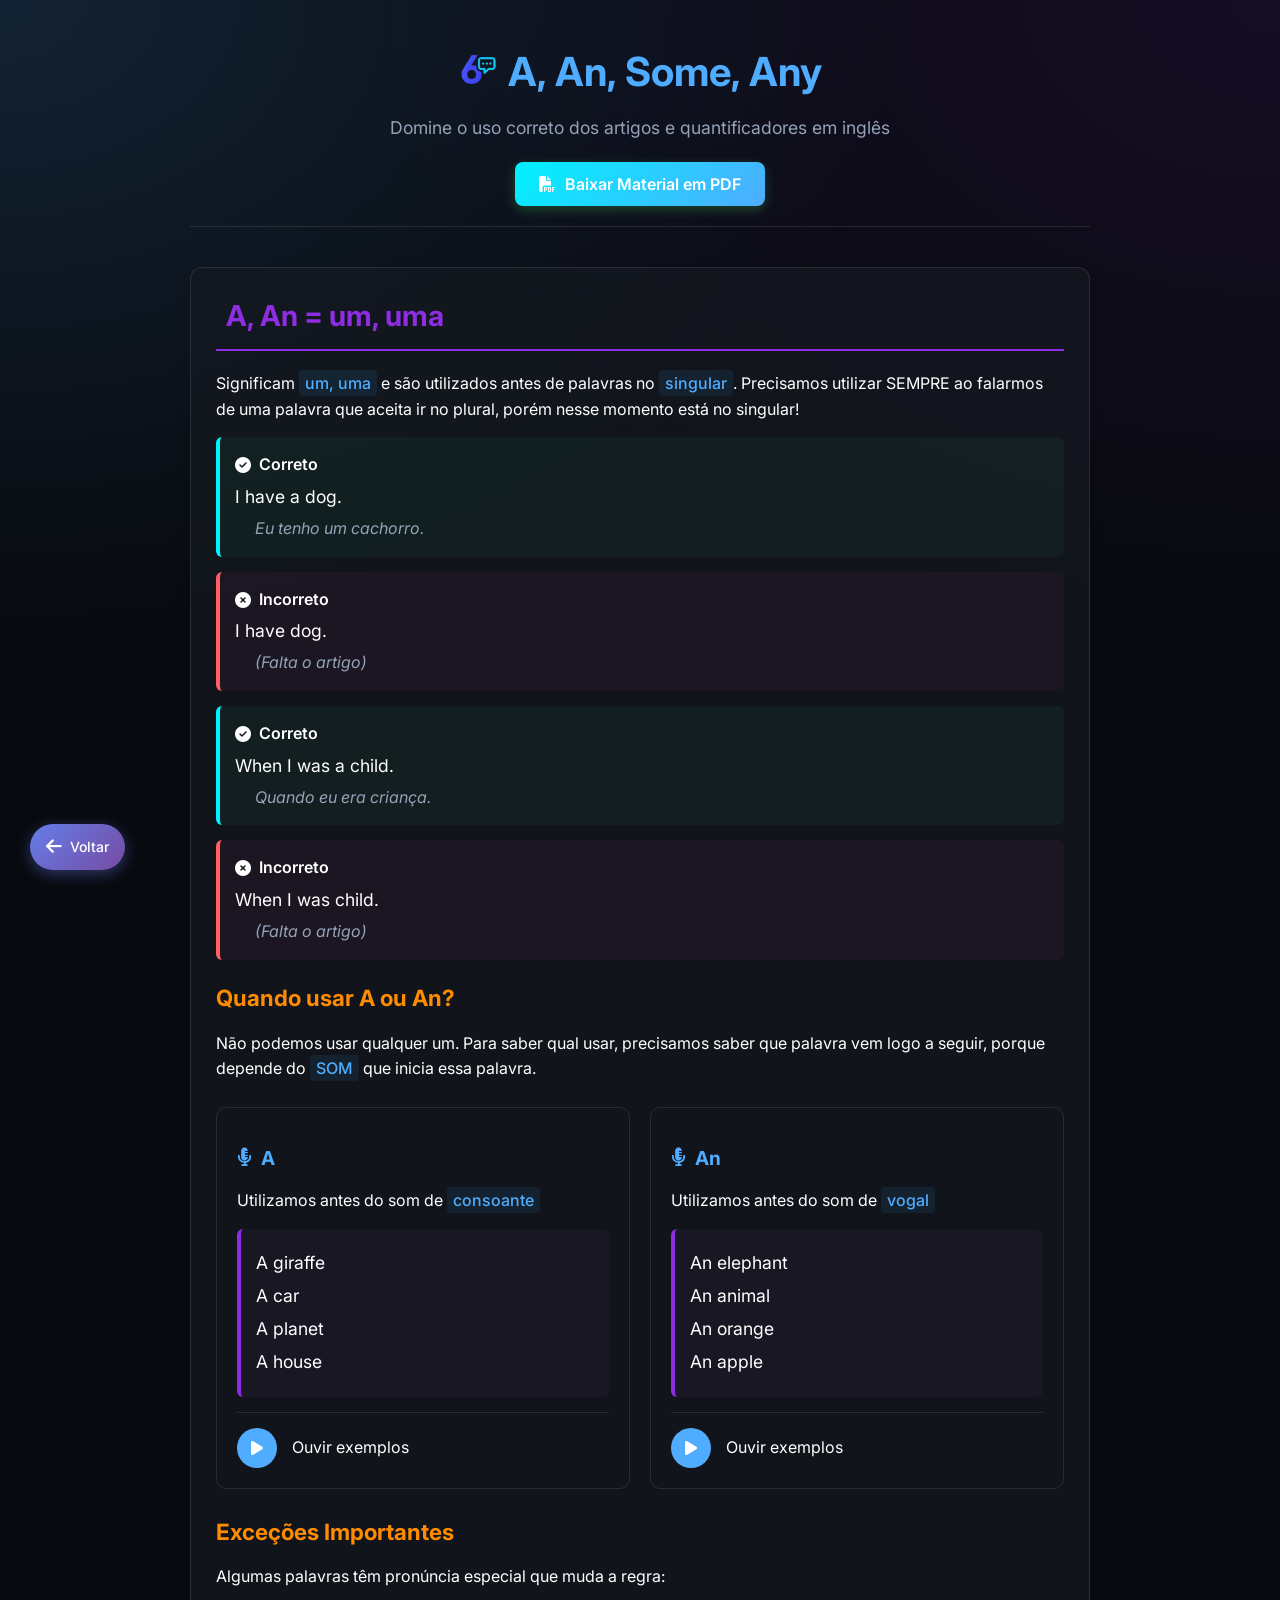
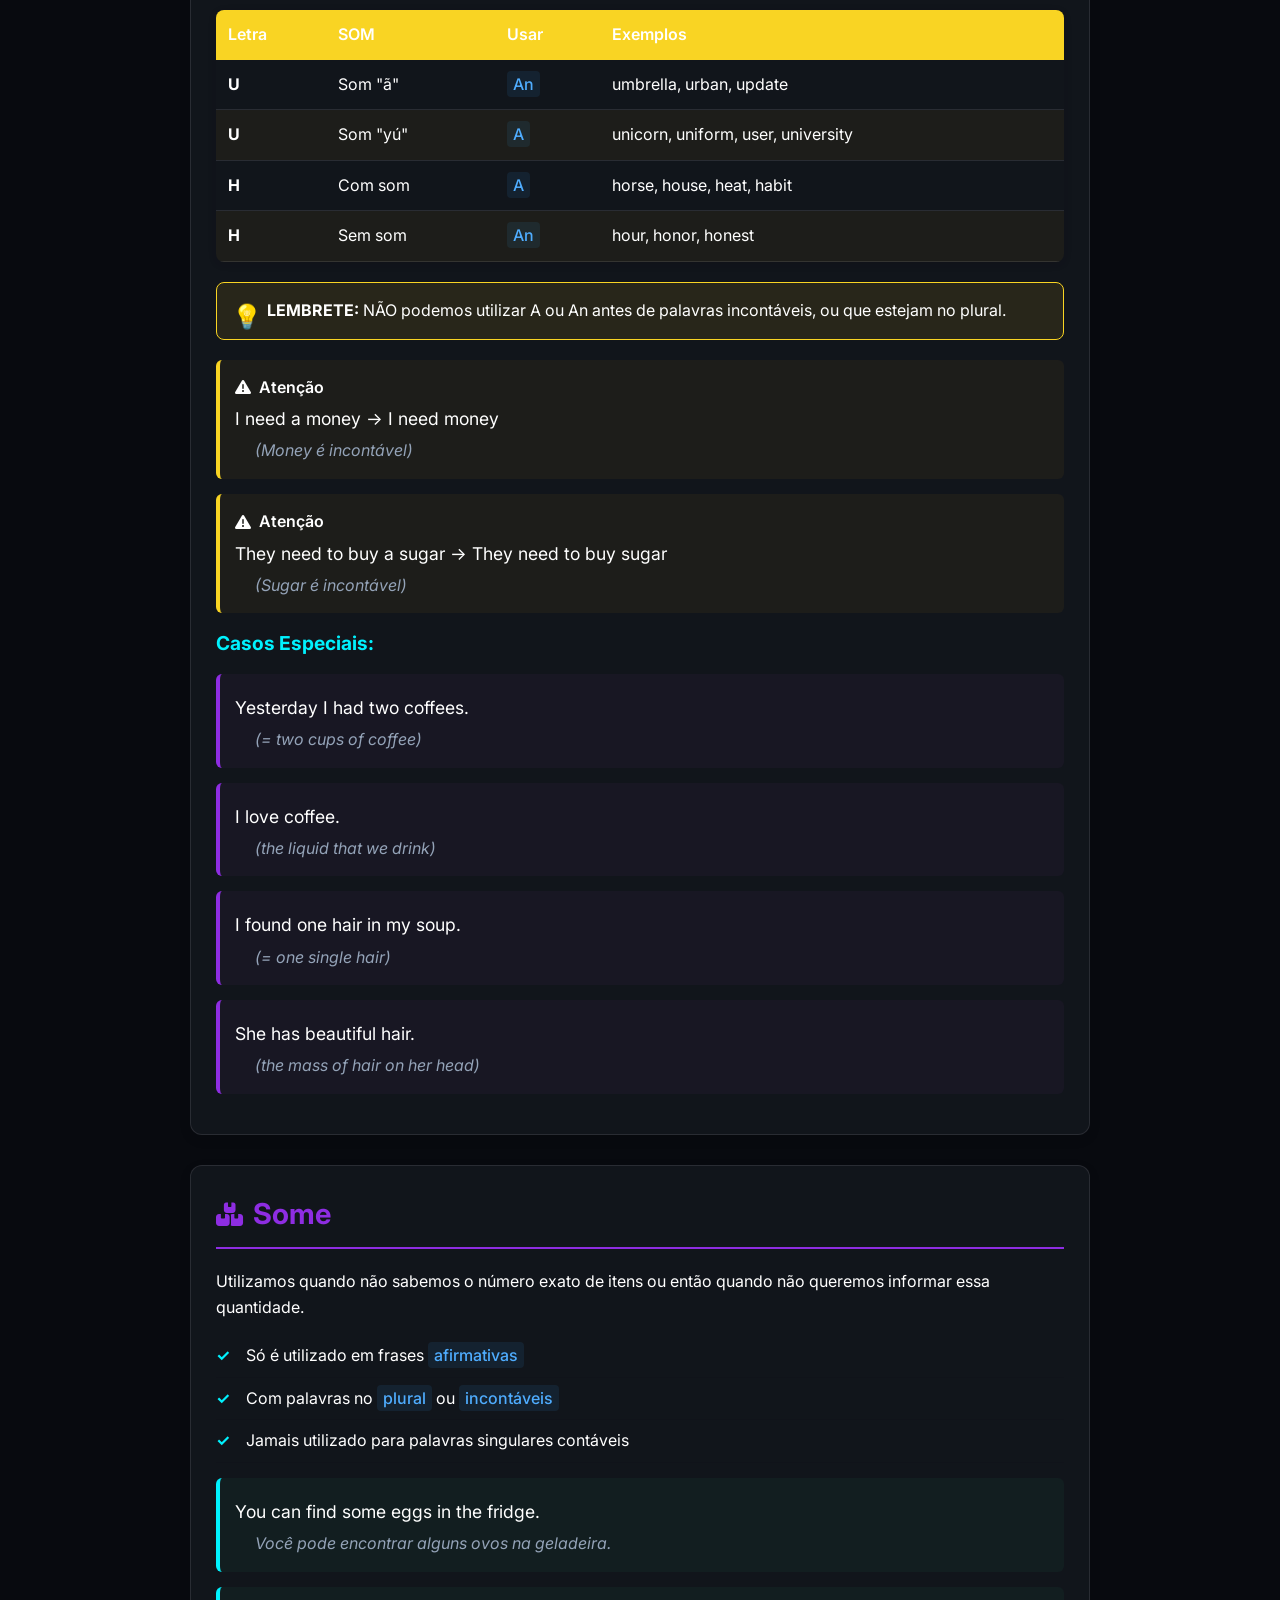
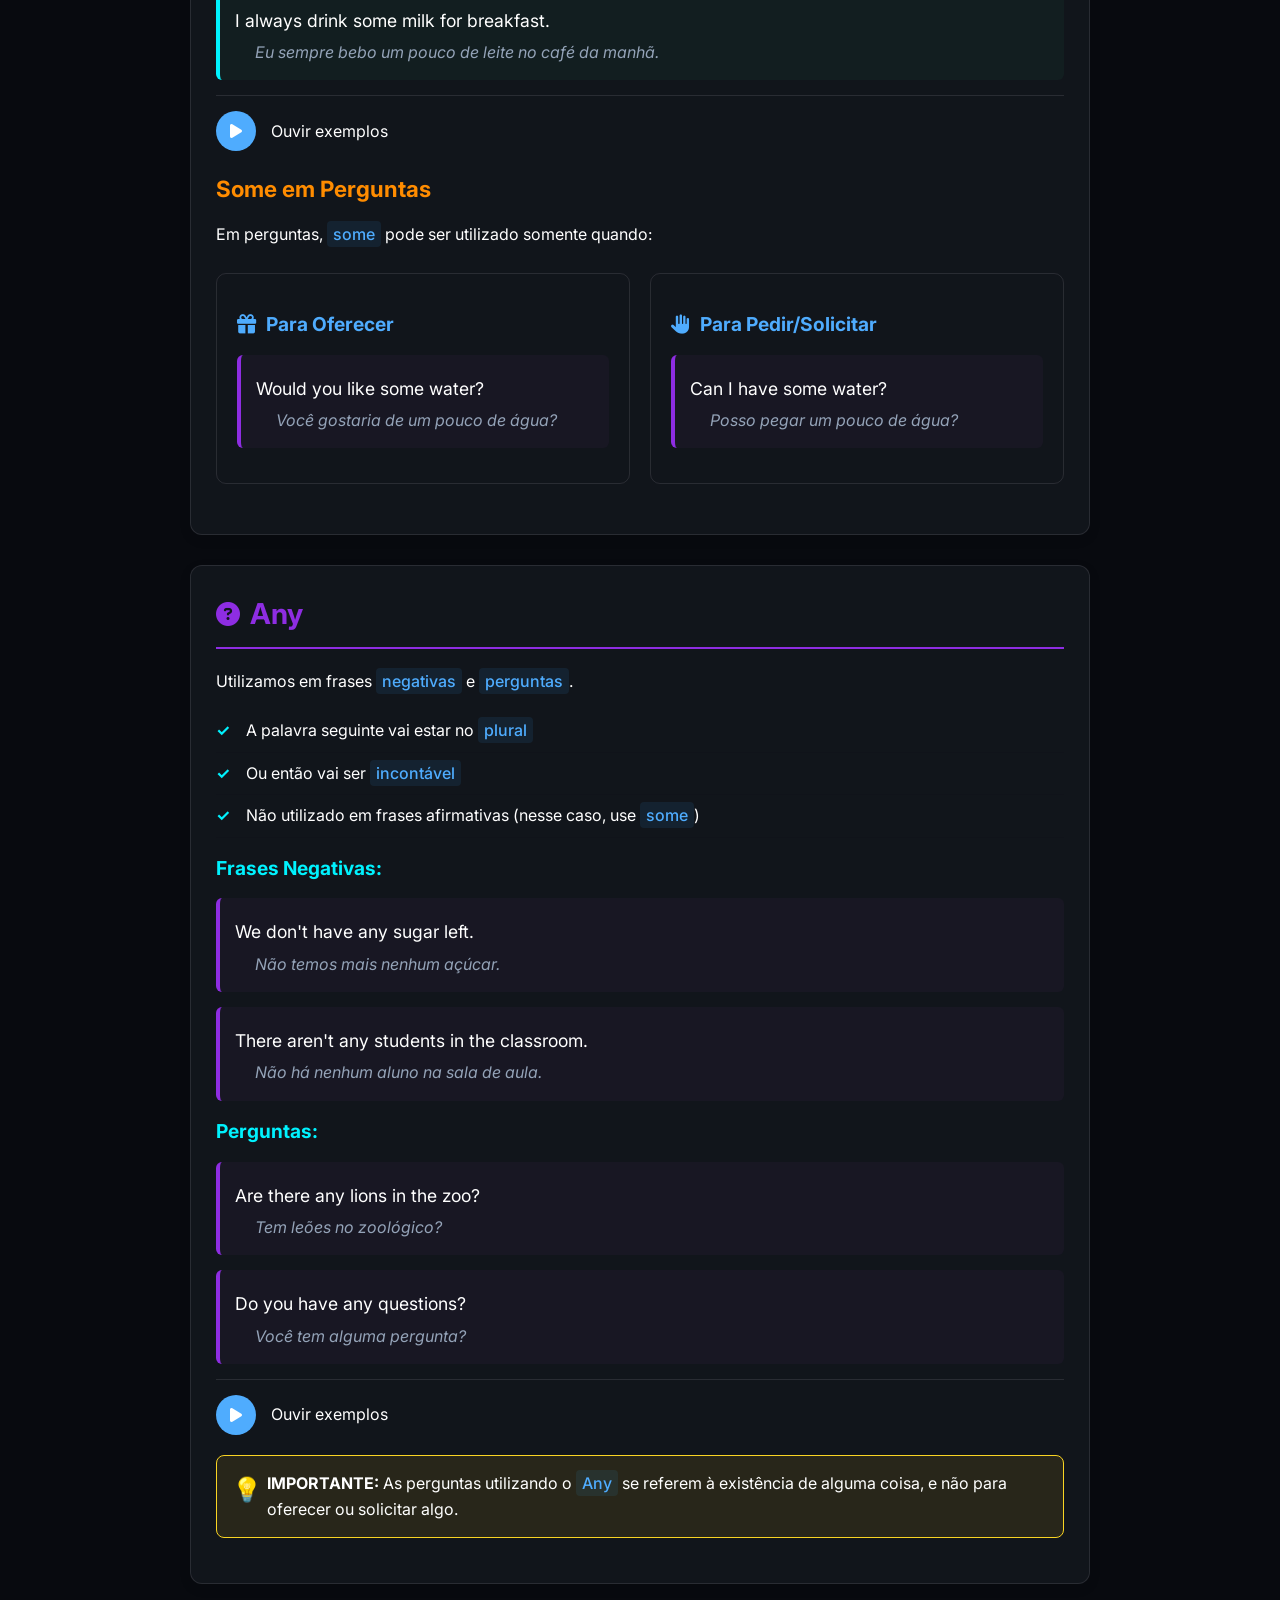
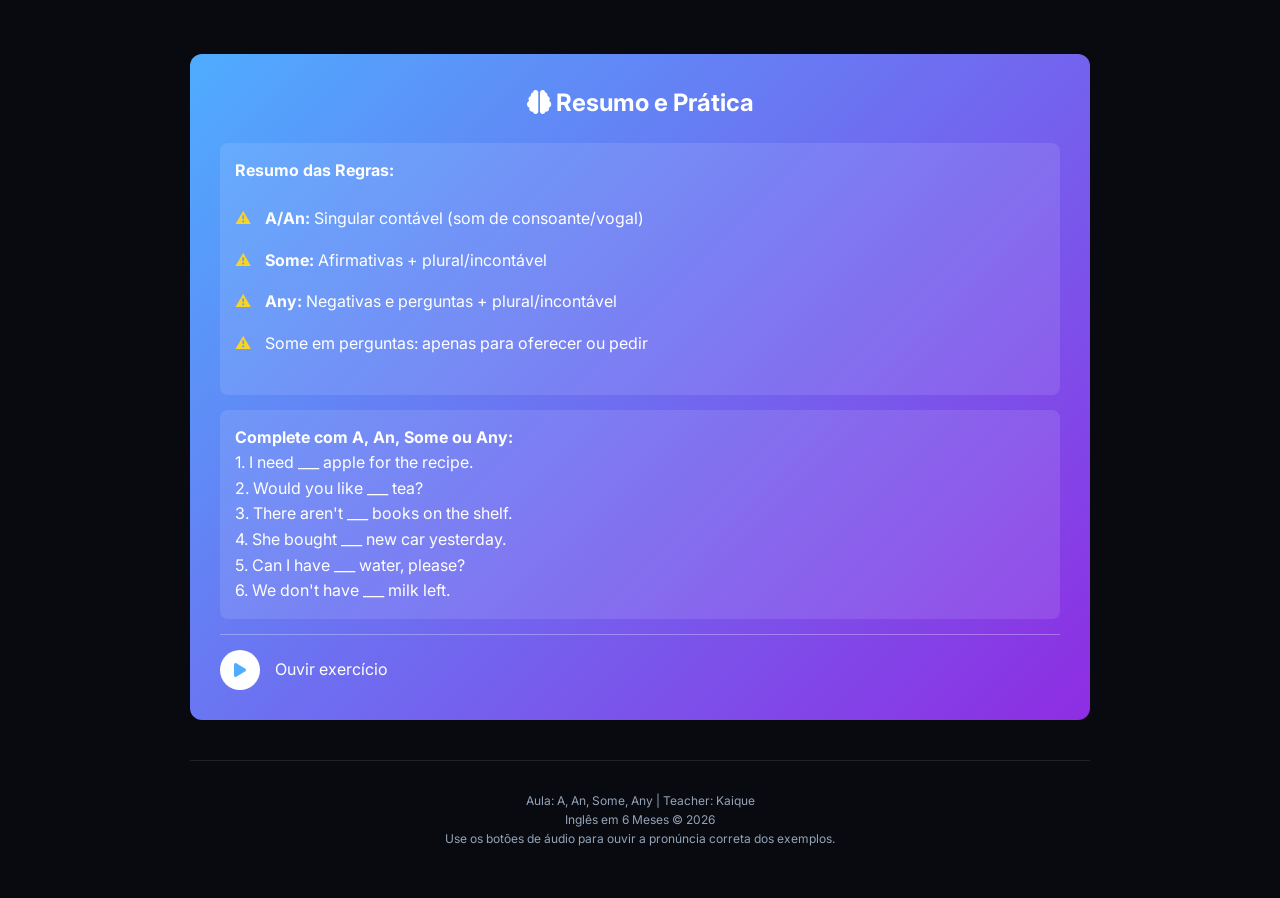
==== commit 76d48fa9: "revert: remove all ad integrations" ====
--- a/pages/articles.html
+++ b/pages/articles.html
@@ -464,9 +464,6 @@
             }
         }
     </style>
-    <!-- Exemplo de Script do Google AdSense -->
-    <script async src="https://pagead2.googlesyndication.com/pagead/js/adsbygoogle.js?client=ca-pub-SEU_ID_AQUI"
-         crossorigin="anonymous"></script>
 </head>
 <body>
     <div class="container">
@@ -759,19 +756,7 @@
             </section>
         </main>
 
-        
-        <!-- BLOCO DE ANÚNCIO FINAL DA AULA -->
-        <div class="content-card ad-card" style="margin-top: 30px; text-align: center;">
-            <p style="font-size: 10px; color: var(--text-secondary); margin-bottom: 5px;">PUBLICIDADE</p>
-            <ins class="adsbygoogle"
-                 style="display:block"
-                 data-ad-client="ca-pub-SEU_ID_AQUI"
-                 data-ad-slot="ID_DO_SLOT_CONTEUDO"
-                 data-ad-format="rectangle"
-                 data-full-width-responsive="true"></ins>
-            <script> (adsbygoogle = window.adsbygoogle || []).push({}); </script>
-        </div>
-        <footer class="footer">
+                <footer class="footer">
             <p>Aula: A, An, Some, Any | Teacher: Kaique</p>
             <p>Inglês em 6 Meses &copy; 2026</p>
             
--- a/css/geral.css
+++ b/css/geral.css
@@ -1,547 +1,531 @@
-* {
-  scrollbar-color: var(--accent-color) var(--primary-bg);
-  scrollbar-width: thin;
-  margin: 0;
-  padding: 0;
-  box-sizing: border-box;
-  font-family: "Inter", "Segoe UI", system-ui, -apple-system, sans-serif;
-}
-
-:root {
-  /* Modern Dark Palette */
-  --primary-bg: #080a0f;
-  --card-bg: rgba(22, 27, 34, 0.7);
-  --card-hover: rgba(30, 35, 45, 0.85);
-  --accent-color: #4facfe;
-  --accent-purple: #8e2de2;
-  --accent-green: #00f2fe;
-  --accent-orange: #ff8c00;
-  --accent-yellow: #f9d423;
-  --accent-pink: #ff5e62;
-  
-  --text-primary: #ffffff;
-  --text-secondary: #94a3b8;
-  --border-color: rgba(255, 255, 255, 0.1);
-  --button-bg: #1e293b;
-  --button-hover: #334155;
-  --progress-bg: rgba(255, 255, 255, 0.05);
-  --divider-color: rgba(255, 255, 255, 0.05);
-  
-  /* Glassmorphism & Effects */
-  --glass-bg: rgba(15, 23, 42, 0.65);
-  --glass-border: rgba(255, 255, 255, 0.08);
-  --glass-blur: blur(12px);
-  --shadow-sm: 0 2px 4px rgba(0, 0, 0, 0.1);
-  --shadow-md: 0 4px 12px rgba(0, 0, 0, 0.2);
-  --shadow-lg: 0 10px 25px -5px rgba(0, 0, 0, 0.3), 0 8px 10px -6px rgba(0, 0, 0, 0.3);
-  --transition: all 0.3s cubic-bezier(0.4, 0, 0.2, 1);
-}
-
-body {
-  background-color: var(--primary-bg);
-  background-image: 
-    radial-gradient(at 0% 0%, rgba(79, 172, 254, 0.15) 0, transparent 50%),
-    radial-gradient(at 100% 0%, rgba(142, 45, 226, 0.1) 0, transparent 50%);
-  background-attachment: fixed;
-  color: var(--text-primary);
-  min-height: 100vh;
-  font-weight: 400;
-  padding: 20px;
-  line-height: 1.6;
-}
-
-.container {
-  width: 100%;
-  max-width: 550px; /* Aumentado levemente para melhor aproveitamento */
-  margin: 0 auto;
-  opacity: 0;
-  transform: translateY(20px);
-  animation: containerEntrance 0.8s cubic-bezier(0.16, 1, 0.3, 1) forwards;
-}
-
-.app-icon {
-  width: 40px;
-  height: 40px;
-  display: flex;
-  align-items: center;
-  justify-content: center;
-  padding: 0;
-  margin: 0;
-}
-.app-info {
-  display: flex;
-  align-items: center;
-}
-
-/* Animações principais */
-@keyframes containerEntrance {
-  from {
-    opacity: 0;
-    transform: translateY(20px);
-  }
-  to {
-    opacity: 1;
-    transform: translateY(0);
-  }
-}
-
-@keyframes float {
-  0%,
-  100% {
-    transform: translateY(0);
-  }
-  50% {
-    transform: translateY(-5px);
-  }
-}
-
-@keyframes pulse {
-  0%,
-  100% {
-    transform: scale(1);
-    opacity: 1;
-  }
-  50% {
-    transform: scale(1.05);
-    opacity: 0.8;
-  }
-}
-
-@keyframes shake {
-  0%,
-  100% {
-    transform: translateX(0);
-  }
-  10%,
-  30%,
-  50%,
-  70%,
-  90% {
-    transform: translateX(-2px);
-  }
-  20%,
-  40%,
-  60%,
-  80% {
-    transform: translateX(2px);
-  }
-}
-
-@keyframes glow {
-  0%,
-  100% {
-    box-shadow: 0 0 5px var(--accent-color);
-  }
-  50% {
-    box-shadow: 0 0 15px var(--accent-color);
-  }
-}
-
-@keyframes slideInRight {
-  from {
-    opacity: 0;
-    transform: translateX(30px);
-  }
-  to {
-    opacity: 1;
-    transform: translateX(0);
-  }
-}
-
-@keyframes slideInLeft {
-  from {
-    opacity: 0;
-    transform: translateX(-30px);
-  }
-  to {
-    opacity: 1;
-    transform: translateX(0);
-  }
-}
-
-@keyframes fadeIn {
-  from {
-    opacity: 0;
-  }
-  to {
-    opacity: 1;
-  }
-}
-
-@keyframes ripple {
-  0% {
-    transform: scale(0);
-    opacity: 1;
-  }
-  100% {
-    transform: scale(4);
-    opacity: 0;
-  }
-}
-
-@keyframes progressFill {
-  from {
-    width: 0%;
-  }
-  to {
-    width: var(--progress-width);
-  }
-}
-
-@keyframes checkPop {
-  0% {
-    transform: scale(0);
-    opacity: 0;
-  }
-  70% {
-    transform: scale(1.2);
-    opacity: 1;
-  }
-  100% {
-    transform: scale(1);
-    opacity: 1;
-  }
-}
-
-@keyframes miniCheckWave {
-  0% {
-    transform: translateY(0);
-    opacity: 0.2;
-  }
-  50% {
-    transform: translateY(-2px);
-    opacity: 1;
-  }
-  100% {
-    transform: translateY(0);
-    opacity: 0.2;
-  }
-}
-
-.whatsapp-float {
-  position: fixed;
-  bottom: 20px;
-  right: 20px;
-  width: 50px;
-  height: 50px;
-  background-color: #25d366;
-  border-radius: 50%;
-  display: flex;
-  align-items: center;
-  justify-content: center;
-  font-size: 28px;
-  color: white;
-  text-decoration: none;
-  transition: all 0.3s;
-  z-index: 999;
-}
-
-.whatsapp-float:hover {
-  transform: scale(1.1);
-  box-shadow: 0 0 20px rgba(37, 211, 102, 0.4);
-}
-
-.footer {
-  text-align: center;
-  font-size: 12px;
-  color: var(--text-secondary);
-  padding: 20px;
-  border-top: 1px solid var(--border-color);
-}
-
-@media (max-width: 600px) {
-  .projects-grid {
-    grid-template-columns: 1fr;
-  }
-
-  .social-links {
-    grid-template-columns: repeat(2, 1fr);
-  }
-
-  .fluency-bars {
-    grid-template-columns: 1fr;
-  }
-}
-/* ========== ESTILOS PWA ========== */
-/* Container de instalação */
-.install-container {
-  position: fixed;
-  bottom: 20px;
-  right: 20px;
-  z-index: 1000;
-  display: none;
-  animation: slideInUp 0.3s ease;
-}
-
-.install-card {
-  background: linear-gradient(
-    135deg,
-    var(--accent-color),
-    var(--accent-purple)
-  );
-  border-radius: 16px;
-  padding: 20px;
-  color: white;
-  box-shadow: 0 10px 30px rgba(0, 0, 0, 0.3);
-  max-width: 300px;
-  border: 1px solid rgba(255, 255, 255, 0.1);
-}
-
-.install-icon {
-  font-size: 30px;
-  margin-bottom: 15px;
-  text-align: center;
-}
-
-.install-content h3 {
-  margin: 0 0 10px 0;
-  font-size: 18px;
-  font-weight: 700;
-}
-
-.install-content p {
-  margin: 0 0 20px 0;
-  font-size: 14px;
-  opacity: 0.9;
-  line-height: 1.4;
-}
-
-.install-buttons {
-  display: flex;
-  gap: 10px;
-}
-
-.install-btn {
-  flex: 1;
-  background: white;
-  color: var(--accent-color);
-  border: none;
-  border-radius: 50px;
-  padding: 12px 20px;
-  font-weight: 600;
-  cursor: pointer;
-  display: flex;
-  align-items: center;
-  justify-content: center;
-  gap: 8px;
-  transition: all 0.3s ease;
-}
-
-.install-btn:hover {
-  transform: translateY(-2px);
-  box-shadow: 0 5px 15px rgba(255, 255, 255, 0.2);
-}
-
-.install-cancel {
-  background: transparent;
-  color: white;
-  border: 1px solid rgba(255, 255, 255, 0.3);
-  border-radius: 50px;
-  padding: 12px 20px;
-  cursor: pointer;
-  transition: all 0.3s ease;
-}
-
-.install-cancel:hover {
-  background: rgba(255, 255, 255, 0.1);
-}
-
-@keyframes slideInUp {
-  from {
-    transform: translateY(100px);
-    opacity: 0;
-  }
-  to {
-    transform: translateY(0);
-    opacity: 1;
-  }
-}
-
-/* Estilos para app instalado */
-@media (display-mode: standalone) {
-  body {
-    padding-top: env(safe-area-inset-top);
-    padding-bottom: env(safe-area-inset-bottom);
-  }
-
-  .header {
-    padding-top: 15px;
-  }
-
-  /* Esconder barra de endereço em PWA */
-  .back-button {
-    bottom: 80px; /* Mais alto para evitar notch no iPhone */
-  }
-}
-
-/* Safe area para iPhone X e superiores */
-@supports (padding: max(0px)) {
-  body {
-    padding-left: max(20px, env(safe-area-inset-left));
-    padding-right: max(20px, env(safe-area-inset-right));
-  }
-}
-
-/* Splash screen personalizada */
-@media (display-mode: standalone) {
-  body::before {
-    content: "";
-    position: fixed;
-    top: 0;
-    left: 0;
-    width: 100%;
-    height: 100%;
-    background: linear-gradient(135deg, #0d1117 0%, #161b22 100%);
-    z-index: 9999;
-    display: flex;
-    flex-direction: column;
-    align-items: center;
-    justify-content: center;
-    animation: fadeOut 1s ease 1s forwards;
-  }
-
-  body::after {
-    content: "Inglês em 6 Meses";
-    position: fixed;
-    top: 50%;
-    left: 50%;
-    transform: translate(-50%, -50%);
-    color: var(--accent-color);
-    font-size: 24px;
-    font-weight: 800;
-    z-index: 10000;
-    animation: fadeOut 0.5s ease 1.5s forwards;
-  }
-}
-
-@keyframes fadeOut {
-  to {
-    opacity: 0;
-    visibility: hidden;
-  }
-}
-
-/* Botão flutuante de ação */
-.app-fab {
-  position: fixed;
-  bottom: 90px;
-  right: 20px;
-  width: 56px;
-  height: 56px;
-  background: linear-gradient(
-    135deg,
-    var(--accent-color),
-    var(--accent-purple)
-  );
-  border-radius: 50%;
-  display: flex;
-  align-items: center;
-  justify-content: center;
-  color: white;
-  font-size: 24px;
-  box-shadow: 0 4px 15px rgba(88, 166, 255, 0.4);
-  cursor: pointer;
-  z-index: 100;
-  transition: all 0.3s ease;
-  border: none;
-}
-
-.app-fab:hover {
-  transform: scale(1.1);
-  box-shadow: 0 6px 20px rgba(88, 166, 255, 0.6);
-}
-
-/* Menu de ações do app */
-.app-actions {
-  position: fixed;
-  bottom: 160px;
-  right: 20px;
-  background: var(--card-bg);
-  border-radius: 12px;
-  border: 1px solid var(--border-color);
-  padding: 10px;
-  display: none;
-  flex-direction: column;
-  gap: 8px;
-  z-index: 99;
-  box-shadow: 0 10px 30px rgba(0, 0, 0, 0.3);
-  animation: slideInUp 0.3s ease;
-}
-
-.app-actions.active {
-  display: flex;
-}
-
-.action-item {
-  display: flex;
-  align-items: center;
-  gap: 10px;
-  padding: 12px 15px;
-  background: var(--button-bg);
-  border: 1px solid var(--border-color);
-  border-radius: 8px;
-  color: var(--text-primary);
-  text-decoration: none;
-  font-size: 14px;
-  transition: all 0.3s ease;
-  cursor: pointer;
-}
-
-.action-item:hover {
-  background: var(--button-hover);
-  transform: translateX(-5px);
-}
-
-.action-item i {
-  color: var(--accent-color);
-  font-size: 16px;
-  width: 20px;
-  text-align: center;
-}
-.back-button {
-  position: fixed;
-  bottom: 30px;
-  left: 30px;
-  display: flex;
-  align-items: center;
-  gap: 8px;
-  padding: 12px 16px;
-  background: linear-gradient(135deg, #667eea 0%, #764ba2 100%);
-  color: white;
-  text-decoration: none;
-  border-radius: 50px;
-  box-shadow: 0 4px 15px rgba(102, 126, 234, 0.4);
-  font-weight: 500;
-  transition: all 0.3s ease;
-  z-index: 100;
-}
-.back-button:hover {
-  transform: translateY(-3px);
-  box-shadow: 0 6px 20px rgba(102, 126, 234, 0.6);
-}
-.back-button:active {
-  transform: translateY(-1px);
-}
-.back-button i {
-  font-size: 18px;
-}
-.back-button span {
-  font-size: 14px;
-}
-
-/* Estilo para containers de anúncios */
-.ad-container, .ad-card {
+* {
+  scrollbar-color: var(--accent-color) var(--primary-bg);
+  scrollbar-width: thin;
+  margin: 0;
+  padding: 0;
+  box-sizing: border-box;
+  font-family: "Inter", "Segoe UI", system-ui, -apple-system, sans-serif;
+}
+
+:root {
+  /* Modern Dark Palette */
+  --primary-bg: #080a0f;
+  --card-bg: rgba(22, 27, 34, 0.7);
+  --card-hover: rgba(30, 35, 45, 0.85);
+  --accent-color: #4facfe;
+  --accent-purple: #8e2de2;
+  --accent-green: #00f2fe;
+  --accent-orange: #ff8c00;
+  --accent-yellow: #f9d423;
+  --accent-pink: #ff5e62;
+  
+  --text-primary: #ffffff;
+  --text-secondary: #94a3b8;
+  --border-color: rgba(255, 255, 255, 0.1);
+  --button-bg: #1e293b;
+  --button-hover: #334155;
+  --progress-bg: rgba(255, 255, 255, 0.05);
+  --divider-color: rgba(255, 255, 255, 0.05);
+  
+  /* Glassmorphism & Effects */
+  --glass-bg: rgba(15, 23, 42, 0.65);
+  --glass-border: rgba(255, 255, 255, 0.08);
+  --glass-blur: blur(12px);
+  --shadow-sm: 0 2px 4px rgba(0, 0, 0, 0.1);
+  --shadow-md: 0 4px 12px rgba(0, 0, 0, 0.2);
+  --shadow-lg: 0 10px 25px -5px rgba(0, 0, 0, 0.3), 0 8px 10px -6px rgba(0, 0, 0, 0.3);
+  --transition: all 0.3s cubic-bezier(0.4, 0, 0.2, 1);
+}
+
+body {
+  background-color: var(--primary-bg);
+  background-image: 
+    radial-gradient(at 0% 0%, rgba(79, 172, 254, 0.15) 0, transparent 50%),
+    radial-gradient(at 100% 0%, rgba(142, 45, 226, 0.1) 0, transparent 50%);
+  background-attachment: fixed;
+  color: var(--text-primary);
+  min-height: 100vh;
+  font-weight: 400;
+  padding: 20px;
+  line-height: 1.6;
+}
+
+.container {
+  width: 100%;
+  max-width: 550px; /* Aumentado levemente para melhor aproveitamento */
+  margin: 0 auto;
+  opacity: 0;
+  transform: translateY(20px);
+  animation: containerEntrance 0.8s cubic-bezier(0.16, 1, 0.3, 1) forwards;
+}
+
+.app-icon {
+  width: 40px;
+  height: 40px;
+  display: flex;
+  align-items: center;
+  justify-content: center;
+  padding: 0;
+  margin: 0;
+}
+.app-info {
+  display: flex;
+  align-items: center;
+}
+
+/* Animações principais */
+@keyframes containerEntrance {
+  from {
+    opacity: 0;
+    transform: translateY(20px);
+  }
+  to {
+    opacity: 1;
+    transform: translateY(0);
+  }
+}
+
+@keyframes float {
+  0%,
+  100% {
+    transform: translateY(0);
+  }
+  50% {
+    transform: translateY(-5px);
+  }
+}
+
+@keyframes pulse {
+  0%,
+  100% {
+    transform: scale(1);
+    opacity: 1;
+  }
+  50% {
+    transform: scale(1.05);
+    opacity: 0.8;
+  }
+}
+
+@keyframes shake {
+  0%,
+  100% {
+    transform: translateX(0);
+  }
+  10%,
+  30%,
+  50%,
+  70%,
+  90% {
+    transform: translateX(-2px);
+  }
+  20%,
+  40%,
+  60%,
+  80% {
+    transform: translateX(2px);
+  }
+}
+
+@keyframes glow {
+  0%,
+  100% {
+    box-shadow: 0 0 5px var(--accent-color);
+  }
+  50% {
+    box-shadow: 0 0 15px var(--accent-color);
+  }
+}
+
+@keyframes slideInRight {
+  from {
+    opacity: 0;
+    transform: translateX(30px);
+  }
+  to {
+    opacity: 1;
+    transform: translateX(0);
+  }
+}
+
+@keyframes slideInLeft {
+  from {
+    opacity: 0;
+    transform: translateX(-30px);
+  }
+  to {
+    opacity: 1;
+    transform: translateX(0);
+  }
+}
+
+@keyframes fadeIn {
+  from {
+    opacity: 0;
+  }
+  to {
+    opacity: 1;
+  }
+}
+
+@keyframes ripple {
+  0% {
+    transform: scale(0);
+    opacity: 1;
+  }
+  100% {
+    transform: scale(4);
+    opacity: 0;
+  }
+}
+
+@keyframes progressFill {
+  from {
+    width: 0%;
+  }
+  to {
+    width: var(--progress-width);
+  }
+}
+
+@keyframes checkPop {
+  0% {
+    transform: scale(0);
+    opacity: 0;
+  }
+  70% {
+    transform: scale(1.2);
+    opacity: 1;
+  }
+  100% {
+    transform: scale(1);
+    opacity: 1;
+  }
+}
+
+@keyframes miniCheckWave {
+  0% {
+    transform: translateY(0);
+    opacity: 0.2;
+  }
+  50% {
+    transform: translateY(-2px);
+    opacity: 1;
+  }
+  100% {
+    transform: translateY(0);
+    opacity: 0.2;
+  }
+}
+
+.whatsapp-float {
+  position: fixed;
+  bottom: 20px;
+  right: 20px;
+  width: 50px;
+  height: 50px;
+  background-color: #25d366;
+  border-radius: 50%;
+  display: flex;
+  align-items: center;
+  justify-content: center;
+  font-size: 28px;
+  color: white;
+  text-decoration: none;
+  transition: all 0.3s;
+  z-index: 999;
+}
+
+.whatsapp-float:hover {
+  transform: scale(1.1);
+  box-shadow: 0 0 20px rgba(37, 211, 102, 0.4);
+}
+
+.footer {
+  text-align: center;
+  font-size: 12px;
+  color: var(--text-secondary);
+  padding: 20px;
+  border-top: 1px solid var(--border-color);
+}
+
+@media (max-width: 600px) {
+  .projects-grid {
+    grid-template-columns: 1fr;
+  }
+
+  .social-links {
+    grid-template-columns: repeat(2, 1fr);
+  }
+
+  .fluency-bars {
+    grid-template-columns: 1fr;
+  }
+}
+/* ========== ESTILOS PWA ========== */
+/* Container de instalação */
+.install-container {
+  position: fixed;
+  bottom: 20px;
+  right: 20px;
+  z-index: 1000;
+  display: none;
+  animation: slideInUp 0.3s ease;
+}
+
+.install-card {
+  background: linear-gradient(
+    135deg,
+    var(--accent-color),
+    var(--accent-purple)
+  );
+  border-radius: 16px;
+  padding: 20px;
+  color: white;
+  box-shadow: 0 10px 30px rgba(0, 0, 0, 0.3);
+  max-width: 300px;
+  border: 1px solid rgba(255, 255, 255, 0.1);
+}
+
+.install-icon {
+  font-size: 30px;
+  margin-bottom: 15px;
+  text-align: center;
+}
+
+.install-content h3 {
+  margin: 0 0 10px 0;
+  font-size: 18px;
+  font-weight: 700;
+}
+
+.install-content p {
+  margin: 0 0 20px 0;
+  font-size: 14px;
+  opacity: 0.9;
+  line-height: 1.4;
+}
+
+.install-buttons {
+  display: flex;
+  gap: 10px;
+}
+
+.install-btn {
+  flex: 1;
+  background: white;
+  color: var(--accent-color);
+  border: none;
+  border-radius: 50px;
+  padding: 12px 20px;
+  font-weight: 600;
+  cursor: pointer;
+  display: flex;
+  align-items: center;
+  justify-content: center;
+  gap: 8px;
+  transition: all 0.3s ease;
+}
+
+.install-btn:hover {
+  transform: translateY(-2px);
+  box-shadow: 0 5px 15px rgba(255, 255, 255, 0.2);
+}
+
+.install-cancel {
+  background: transparent;
+  color: white;
+  border: 1px solid rgba(255, 255, 255, 0.3);
+  border-radius: 50px;
+  padding: 12px 20px;
+  cursor: pointer;
+  transition: all 0.3s ease;
+}
+
+.install-cancel:hover {
+  background: rgba(255, 255, 255, 0.1);
+}
+
+@keyframes slideInUp {
+  from {
+    transform: translateY(100px);
+    opacity: 0;
+  }
+  to {
+    transform: translateY(0);
+    opacity: 1;
+  }
+}
+
+/* Estilos para app instalado */
+@media (display-mode: standalone) {
+  body {
+    padding-top: env(safe-area-inset-top);
+    padding-bottom: env(safe-area-inset-bottom);
+  }
+
+  .header {
+    padding-top: 15px;
+  }
+
+  /* Esconder barra de endereço em PWA */
+  .back-button {
+    bottom: 80px; /* Mais alto para evitar notch no iPhone */
+  }
+}
+
+/* Safe area para iPhone X e superiores */
+@supports (padding: max(0px)) {
+  body {
+    padding-left: max(20px, env(safe-area-inset-left));
+    padding-right: max(20px, env(safe-area-inset-right));
+  }
+}
+
+/* Splash screen personalizada */
+@media (display-mode: standalone) {
+  body::before {
+    content: "";
+    position: fixed;
+    top: 0;
+    left: 0;
     width: 100%;
-    max-width: 100%;
-    overflow: hidden;
-    background: var(--card-bg);
-    border-radius: 12px;
-    padding: 10px;
-    border: 1px solid var(--border-color);
-    margin: 20px 0;
-}
-
-/* Esconder anúncios em telas muito pequenas se necessário */
-@media (max-width: 320px) {
-    .adsbygoogle { display: none !important; }
-}
+    height: 100%;
+    background: linear-gradient(135deg, #0d1117 0%, #161b22 100%);
+    z-index: 9999;
+    display: flex;
+    flex-direction: column;
+    align-items: center;
+    justify-content: center;
+    animation: fadeOut 1s ease 1s forwards;
+  }
+
+  body::after {
+    content: "Inglês em 6 Meses";
+    position: fixed;
+    top: 50%;
+    left: 50%;
+    transform: translate(-50%, -50%);
+    color: var(--accent-color);
+    font-size: 24px;
+    font-weight: 800;
+    z-index: 10000;
+    animation: fadeOut 0.5s ease 1.5s forwards;
+  }
+}
+
+@keyframes fadeOut {
+  to {
+    opacity: 0;
+    visibility: hidden;
+  }
+}
+
+/* Botão flutuante de ação */
+.app-fab {
+  position: fixed;
+  bottom: 90px;
+  right: 20px;
+  width: 56px;
+  height: 56px;
+  background: linear-gradient(
+    135deg,
+    var(--accent-color),
+    var(--accent-purple)
+  );
+  border-radius: 50%;
+  display: flex;
+  align-items: center;
+  justify-content: center;
+  color: white;
+  font-size: 24px;
+  box-shadow: 0 4px 15px rgba(88, 166, 255, 0.4);
+  cursor: pointer;
+  z-index: 100;
+  transition: all 0.3s ease;
+  border: none;
+}
+
+.app-fab:hover {
+  transform: scale(1.1);
+  box-shadow: 0 6px 20px rgba(88, 166, 255, 0.6);
+}
+
+/* Menu de ações do app */
+.app-actions {
+  position: fixed;
+  bottom: 160px;
+  right: 20px;
+  background: var(--card-bg);
+  border-radius: 12px;
+  border: 1px solid var(--border-color);
+  padding: 10px;
+  display: none;
+  flex-direction: column;
+  gap: 8px;
+  z-index: 99;
+  box-shadow: 0 10px 30px rgba(0, 0, 0, 0.3);
+  animation: slideInUp 0.3s ease;
+}
+
+.app-actions.active {
+  display: flex;
+}
+
+.action-item {
+  display: flex;
+  align-items: center;
+  gap: 10px;
+  padding: 12px 15px;
+  background: var(--button-bg);
+  border: 1px solid var(--border-color);
+  border-radius: 8px;
+  color: var(--text-primary);
+  text-decoration: none;
+  font-size: 14px;
+  transition: all 0.3s ease;
+  cursor: pointer;
+}
+
+.action-item:hover {
+  background: var(--button-hover);
+  transform: translateX(-5px);
+}
+
+.action-item i {
+  color: var(--accent-color);
+  font-size: 16px;
+  width: 20px;
+  text-align: center;
+}
+.back-button {
+  position: fixed;
+  bottom: 30px;
+  left: 30px;
+  display: flex;
+  align-items: center;
+  gap: 8px;
+  padding: 12px 16px;
+  background: linear-gradient(135deg, #667eea 0%, #764ba2 100%);
+  color: white;
+  text-decoration: none;
+  border-radius: 50px;
+  box-shadow: 0 4px 15px rgba(102, 126, 234, 0.4);
+  font-weight: 500;
+  transition: all 0.3s ease;
+  z-index: 100;
+}
+.back-button:hover {
+  transform: translateY(-3px);
+  box-shadow: 0 6px 20px rgba(102, 126, 234, 0.6);
+}
+.back-button:active {
+  transform: translateY(-1px);
+}
+.back-button i {
+  font-size: 18px;
+}
+.back-button span {
+  font-size: 14px;
+}
+
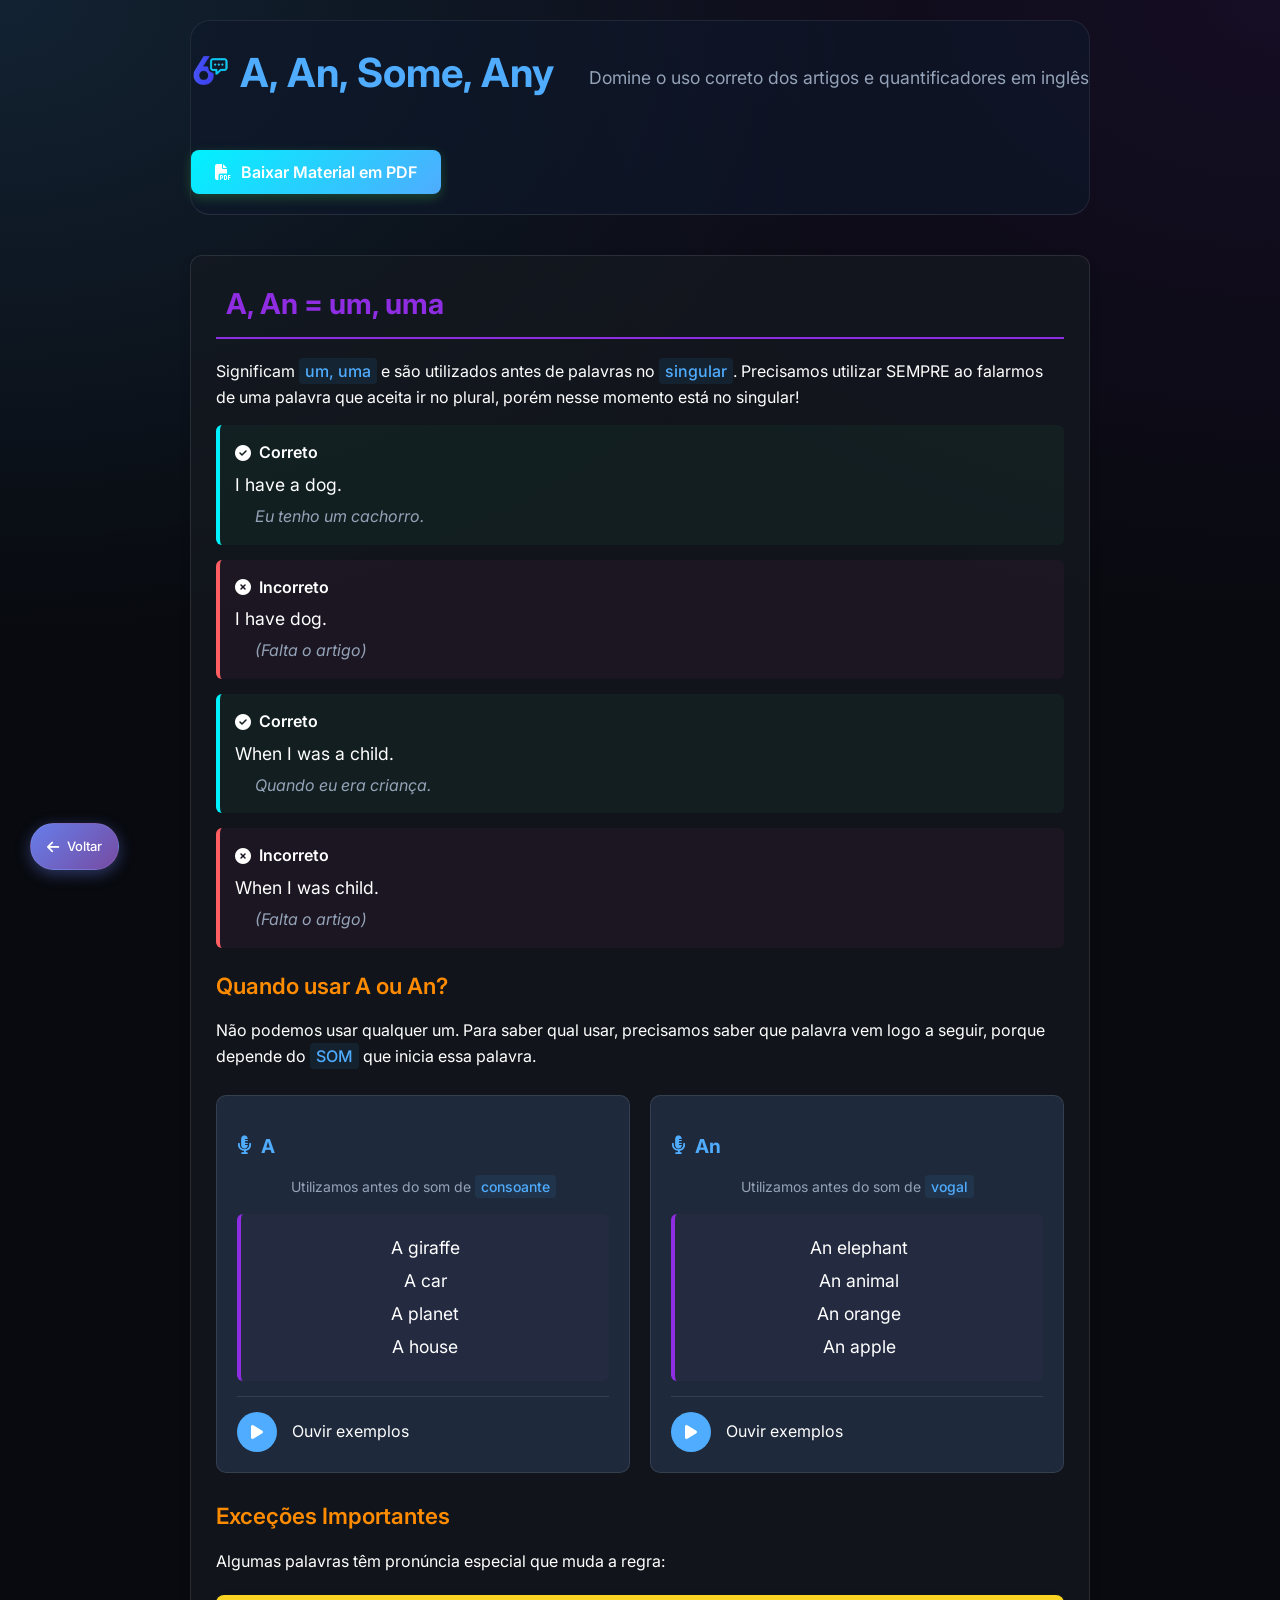
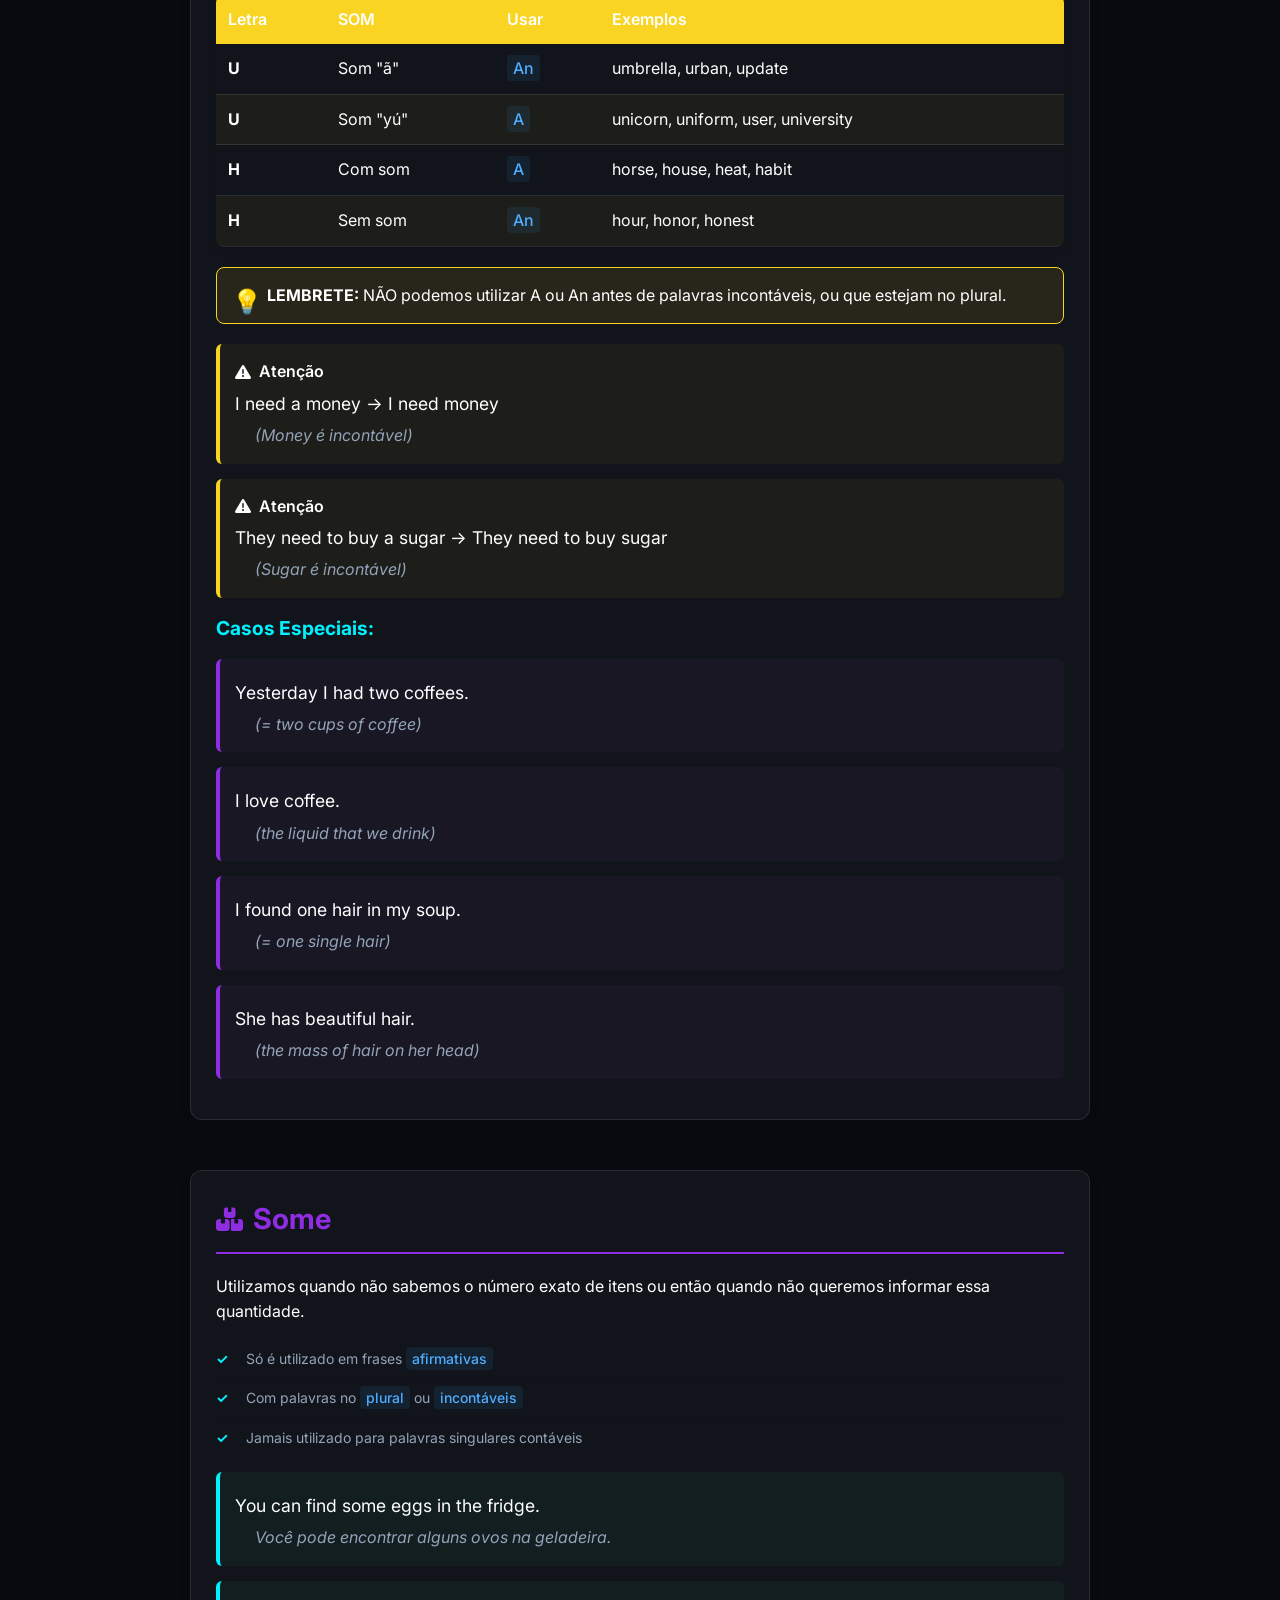
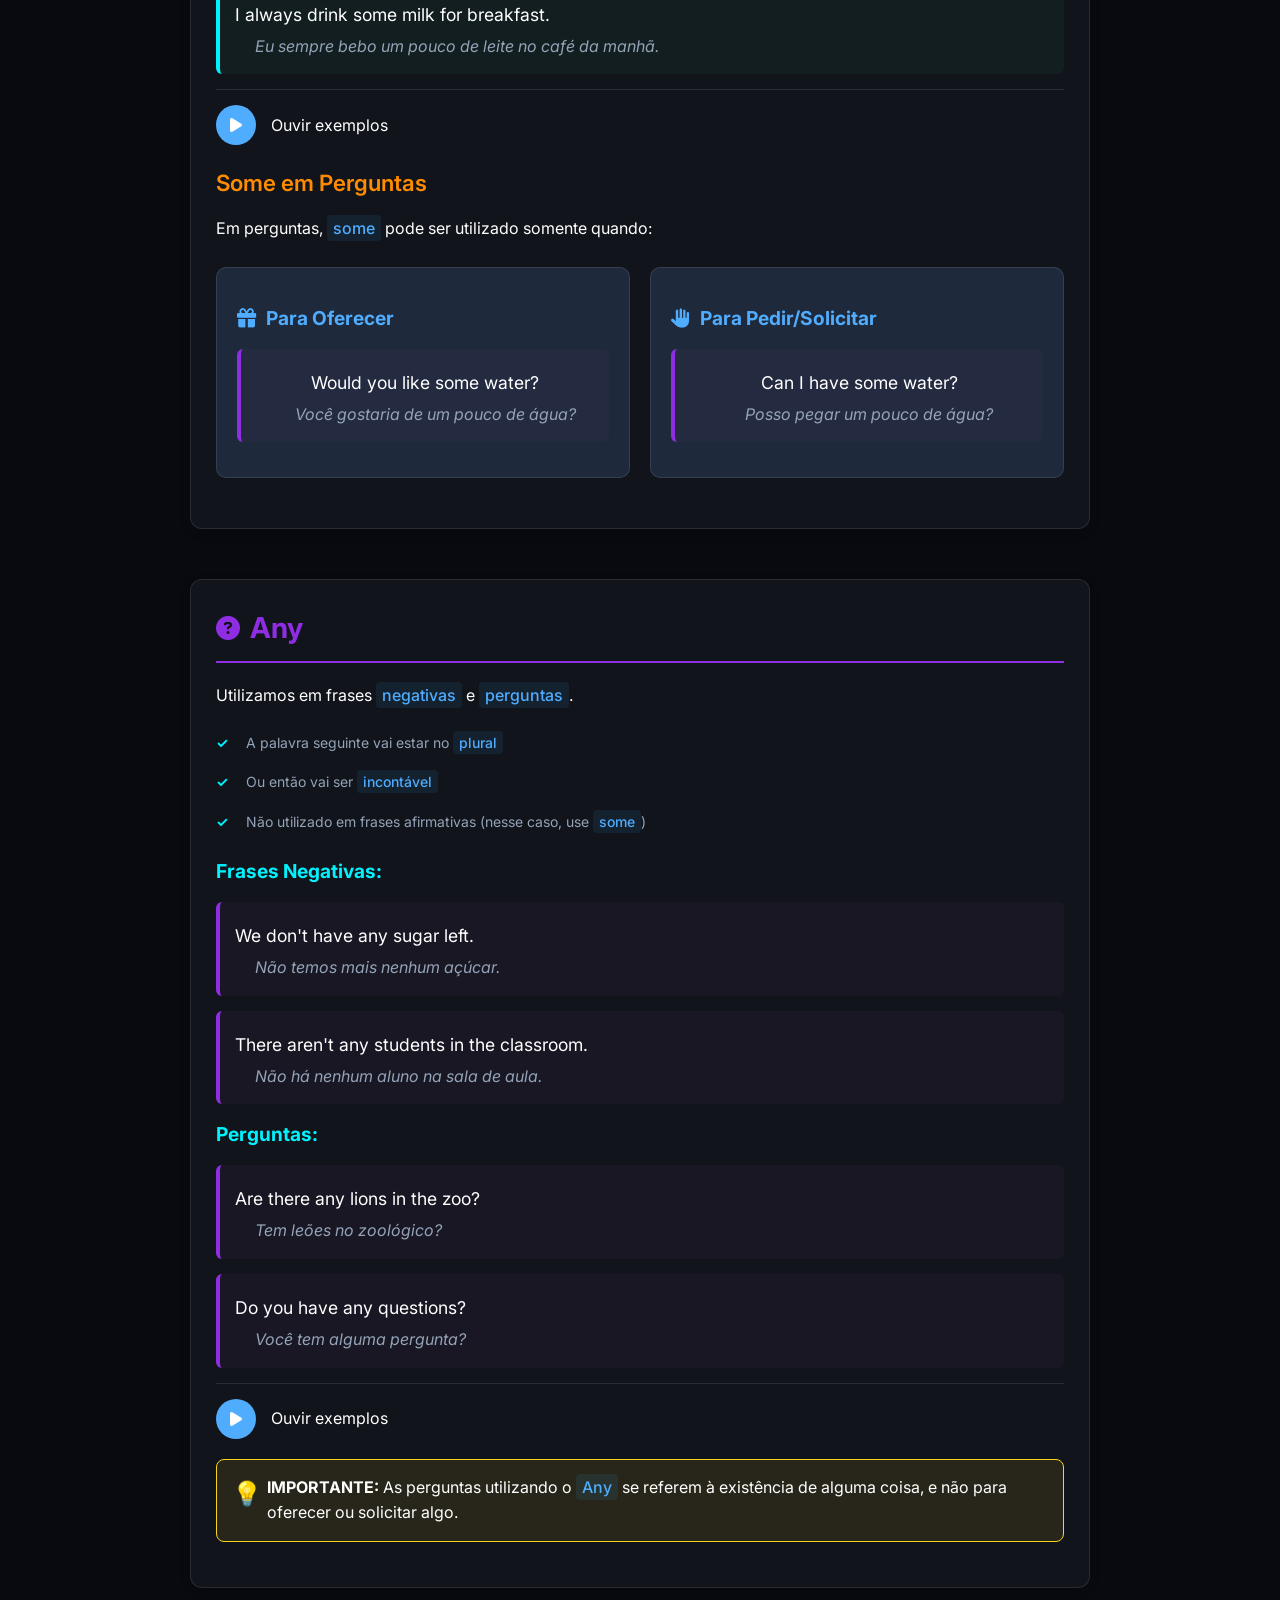
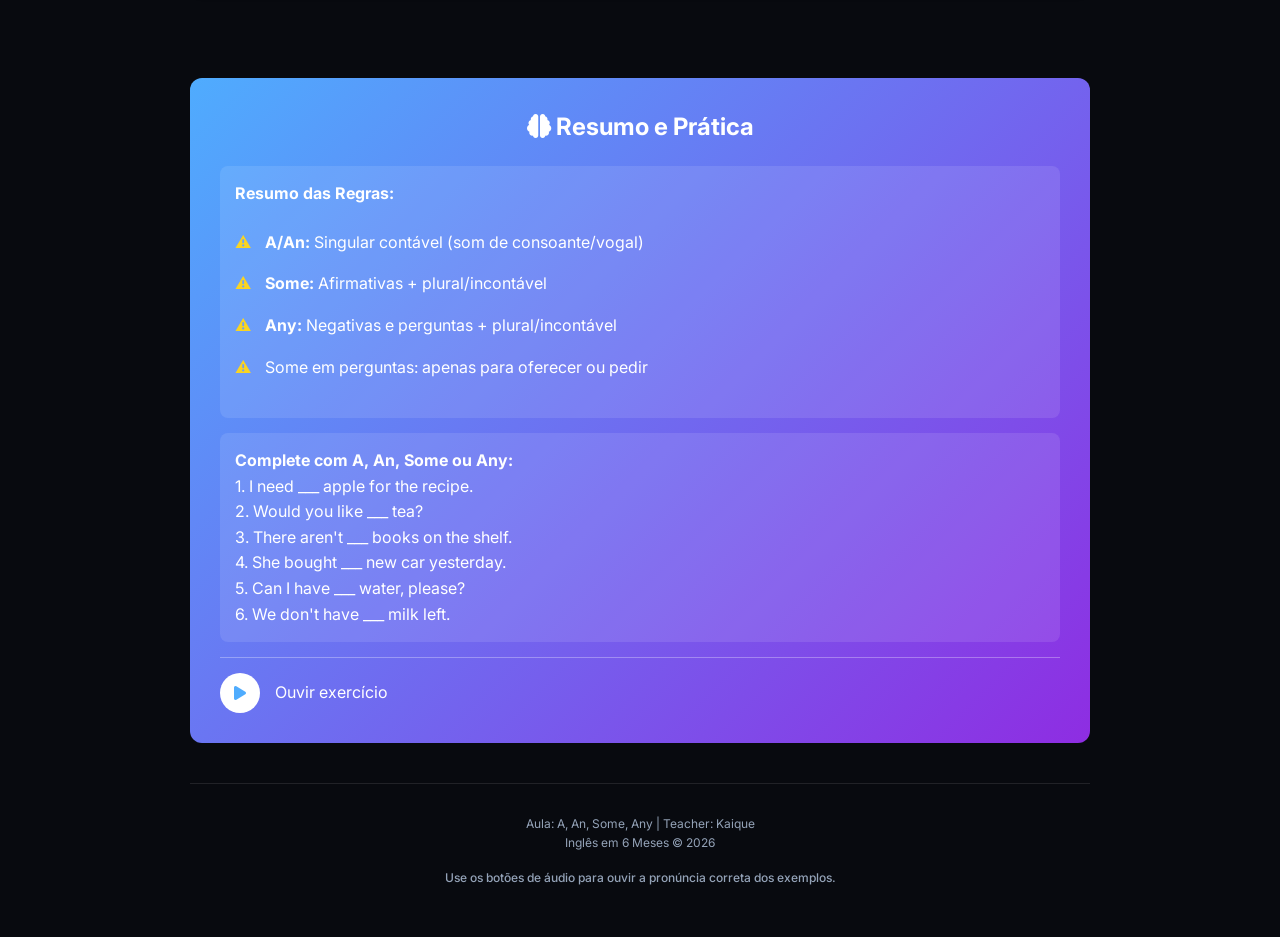
==== commit 8302cdea: "melhorando estilização e criando botão de search" ====
--- a/pages/articles.html
+++ b/pages/articles.html
@@ -6,7 +6,7 @@
     <title>Aula: A, An, Some, Any</title>
     <link rel="stylesheet" href="https://cdnjs.cloudflare.com/ajax/libs/font-awesome/6.4.0/css/all.min.css">
     <link href="https://fonts.googleapis.com/css2?family=Inter:wght@300;400;500;600;700&display=swap" rel="stylesheet">
-    <link rel="stylesheet" href="../css/geral.css">
+    <link rel="stylesheet" href="../css/modules/main.css">
     <link rel="shortcut icon" href="../icons/icon.ico" type="image/x-icon">
 
     <style>
--- a/css/modules/main.css
+++ b/css/modules/main.css
@@ -0,0 +1,201 @@
+/* ============================================
+   MAIN.CSS - Sistema Modular de Estilos
+   Fluência em 6 Meses - Design System
+   ============================================
+
+   Estrutura:
+   1. Base (variáveis, reset, animações)
+   2. Componentes (UI reutilizável)
+   3. Layout (estrutura da página)
+
+   ============================================ */
+
+/* ========== BASE ========== */
+@import url('./base/variables.css');
+@import url('./base/animations.css');
+
+/* ========== COMPONENTES ========== */
+@import url('./components/header.css');
+@import url('./components/progress.css');
+@import url('./components/controls.css');
+@import url('./components/search.css');
+@import url('./components/month-week.css');
+@import url('./components/content-items.css');
+@import url('./components/video-cards.css');
+@import url('./components/timeline.css');
+@import url('./components/complementary.css');
+@import url('./components/modal.css');
+@import url('./components/footer-pwa.css');
+
+/* ========== RESET & ESTILOS BASE ========== */
+* {
+  scrollbar-color: var(--accent-color) var(--primary-bg);
+  scrollbar-width: thin;
+  margin: 0;
+  padding: 0;
+  box-sizing: border-box;
+  font-family: "Inter", "Segoe UI", system-ui, -apple-system, sans-serif;
+}
+
+/* Webkit Scrollbar */
+::-webkit-scrollbar {
+  width: 8px;
+}
+
+::-webkit-scrollbar-track {
+  background: var(--primary-bg);
+}
+
+::-webkit-scrollbar-thumb {
+  background: var(--accent-color);
+  border-radius: 4px;
+}
+
+::-webkit-scrollbar-thumb:hover {
+  background: var(--accent-purple);
+}
+
+/* Body Base */
+body {
+  background-color: var(--primary-bg);
+  background-image:
+    radial-gradient(at 0% 0%, rgba(79, 172, 254, 0.15) 0, transparent 50%),
+    radial-gradient(at 100% 0%, rgba(142, 45, 226, 0.1) 0, transparent 50%);
+  background-attachment: fixed;
+  color: var(--text-primary);
+  min-height: 100vh;
+  font-weight: 400;
+  padding: 20px;
+  line-height: 1.6;
+}
+
+/* Container Principal */
+.container {
+  width: 100%;
+  max-width: var(--container-max-width);
+  margin: 0 auto;
+  opacity: 0;
+  transform: translateY(20px);
+  animation: containerEntrance 0.8s cubic-bezier(0.16, 1, 0.3, 1) forwards;
+}
+
+/* Links Simples (estilo padrão) */
+.simple-links-container {
+  padding: 15px;
+}
+
+.links-category {
+  margin-bottom: 25px;
+}
+
+.links-category h4 {
+  font-size: 16px;
+  color: var(--accent-color);
+  margin-bottom: 12px;
+  padding-bottom: 8px;
+  border-bottom: 2px solid rgba(102, 126, 234, 0.2);
+}
+
+.links-list {
+  display: flex;
+  flex-direction: column;
+  gap: 10px;
+}
+
+.simple-link {
+  display: flex;
+  justify-content: space-between;
+  align-items: center;
+  padding: 12px 15px;
+  background: rgba(102, 126, 234, 0.08);
+  border-radius: 10px;
+  text-decoration: none;
+  color: var(--text-primary);
+  border: 1px solid rgba(102, 126, 234, 0.1);
+  transition: all 0.3s ease;
+}
+
+.simple-link:hover {
+  background: rgba(102, 126, 234, 0.15);
+  border-color: rgba(102, 126, 234, 0.3);
+  transform: translateY(-2px);
+}
+
+.link-content {
+  display: flex;
+  flex-direction: column;
+  gap: 4px;
+  flex: 1;
+}
+
+.link-name {
+  font-weight: 600;
+  font-size: 14px;
+}
+
+.link-desc {
+  font-size: 12px;
+  color: var(--text-secondary);
+  opacity: 0.8;
+}
+
+.simple-link i {
+  color: var(--accent-color);
+  font-size: 14px;
+  margin-left: 10px;
+}
+
+.links-tips {
+  margin-top: 20px;
+  padding: 15px;
+  background: linear-gradient(135deg, rgba(102, 126, 234, 0.1), rgba(155, 81, 224, 0.1));
+  border-radius: 10px;
+  border-left: 4px solid var(--accent-color);
+}
+
+.links-tips p {
+  margin: 0;
+  font-size: 14px;
+  color: var(--text-primary);
+}
+
+/* Utilitários */
+.text-center { text-align: center; }
+.text-right { text-align: right; }
+.text-left { text-align: left; }
+
+.mt-1 { margin-top: 0.5rem; }
+.mt-2 { margin-top: 1rem; }
+.mt-3 { margin-top: 1.5rem; }
+.mb-1 { margin-bottom: 0.5rem; }
+.mb-2 { margin-bottom: 1rem; }
+.mb-3 { margin-bottom: 1.5rem; }
+
+.sr-only {
+  position: absolute;
+  width: 1px;
+  height: 1px;
+  padding: 0;
+  margin: -1px;
+  overflow: hidden;
+  clip: rect(0, 0, 0, 0);
+  white-space: nowrap;
+  border: 0;
+}
+
+/* Responsividade Base */
+@media (max-width: 768px) {
+  body {
+    padding: 15px;
+  }
+
+  .container {
+    padding: 0;
+  }
+}
+
+@media (max-width: 480px) {
+  body {
+    padding: 10px;
+  }
+}
